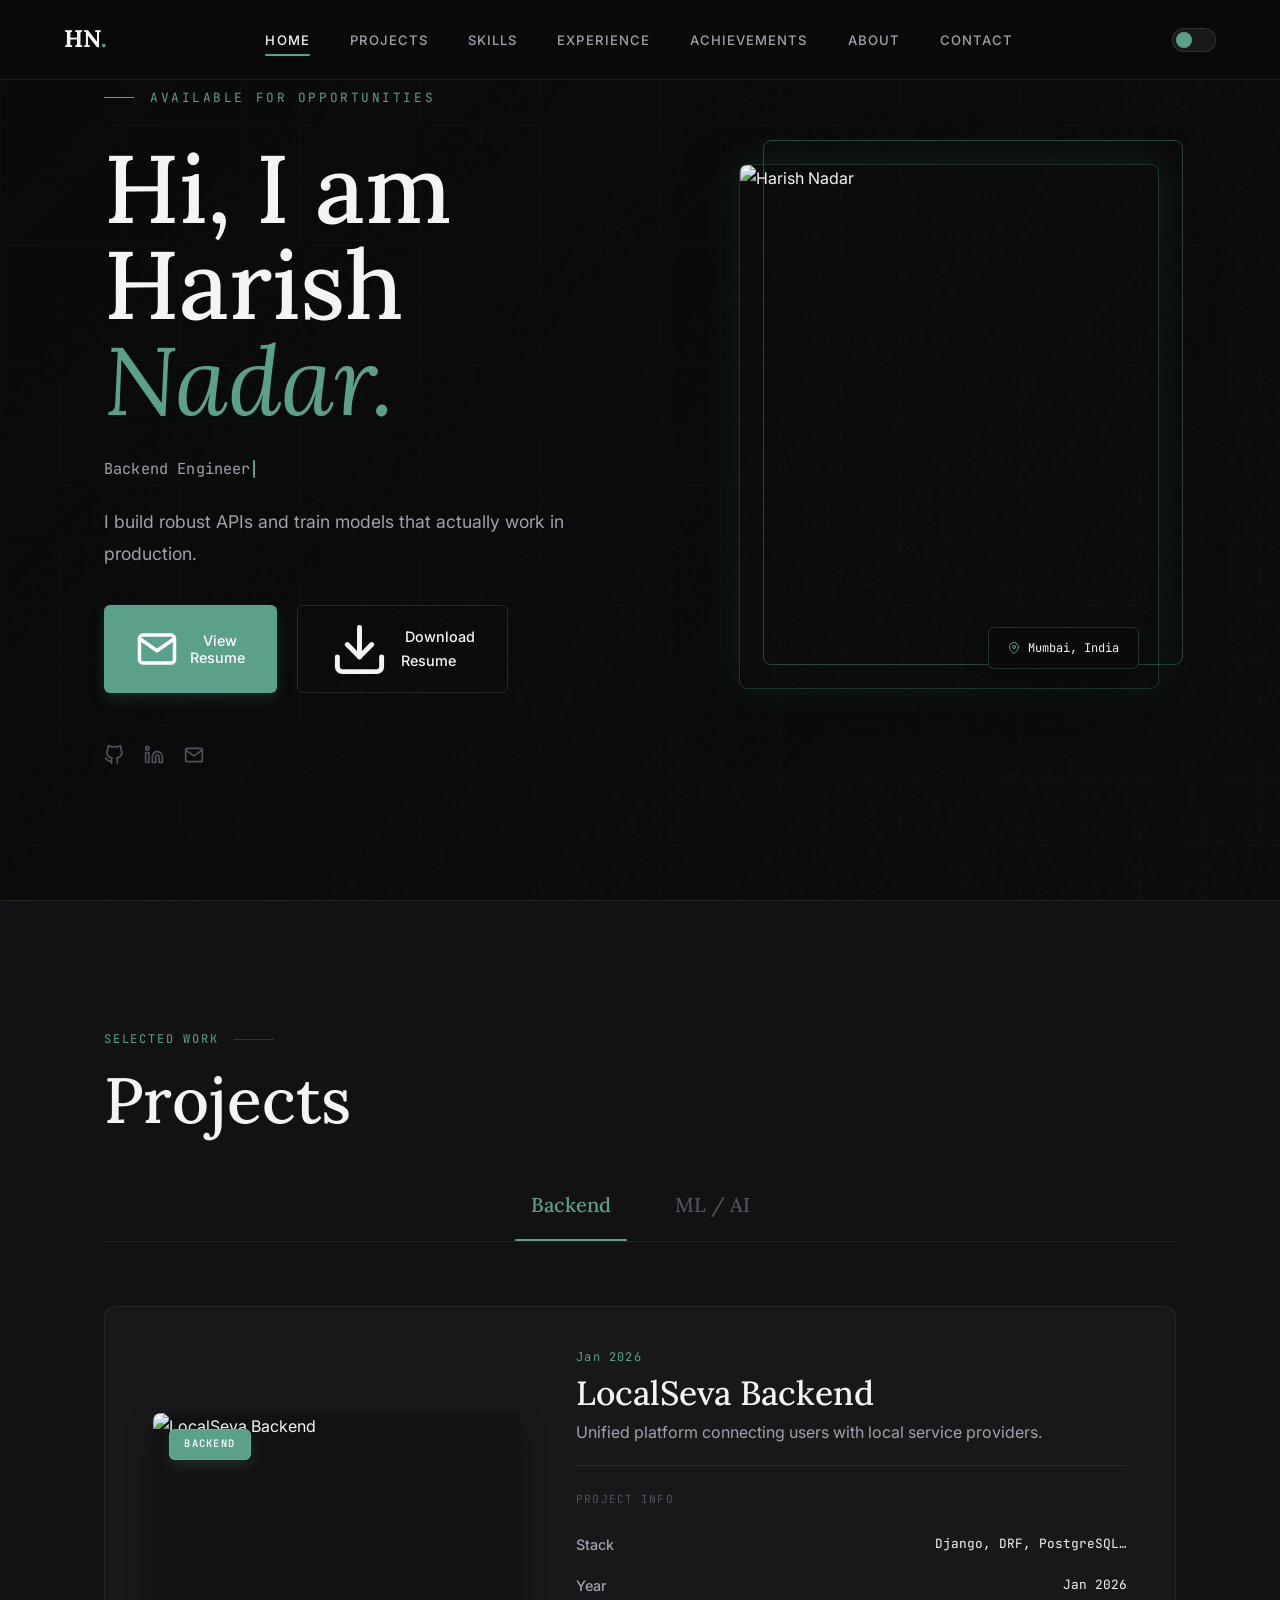
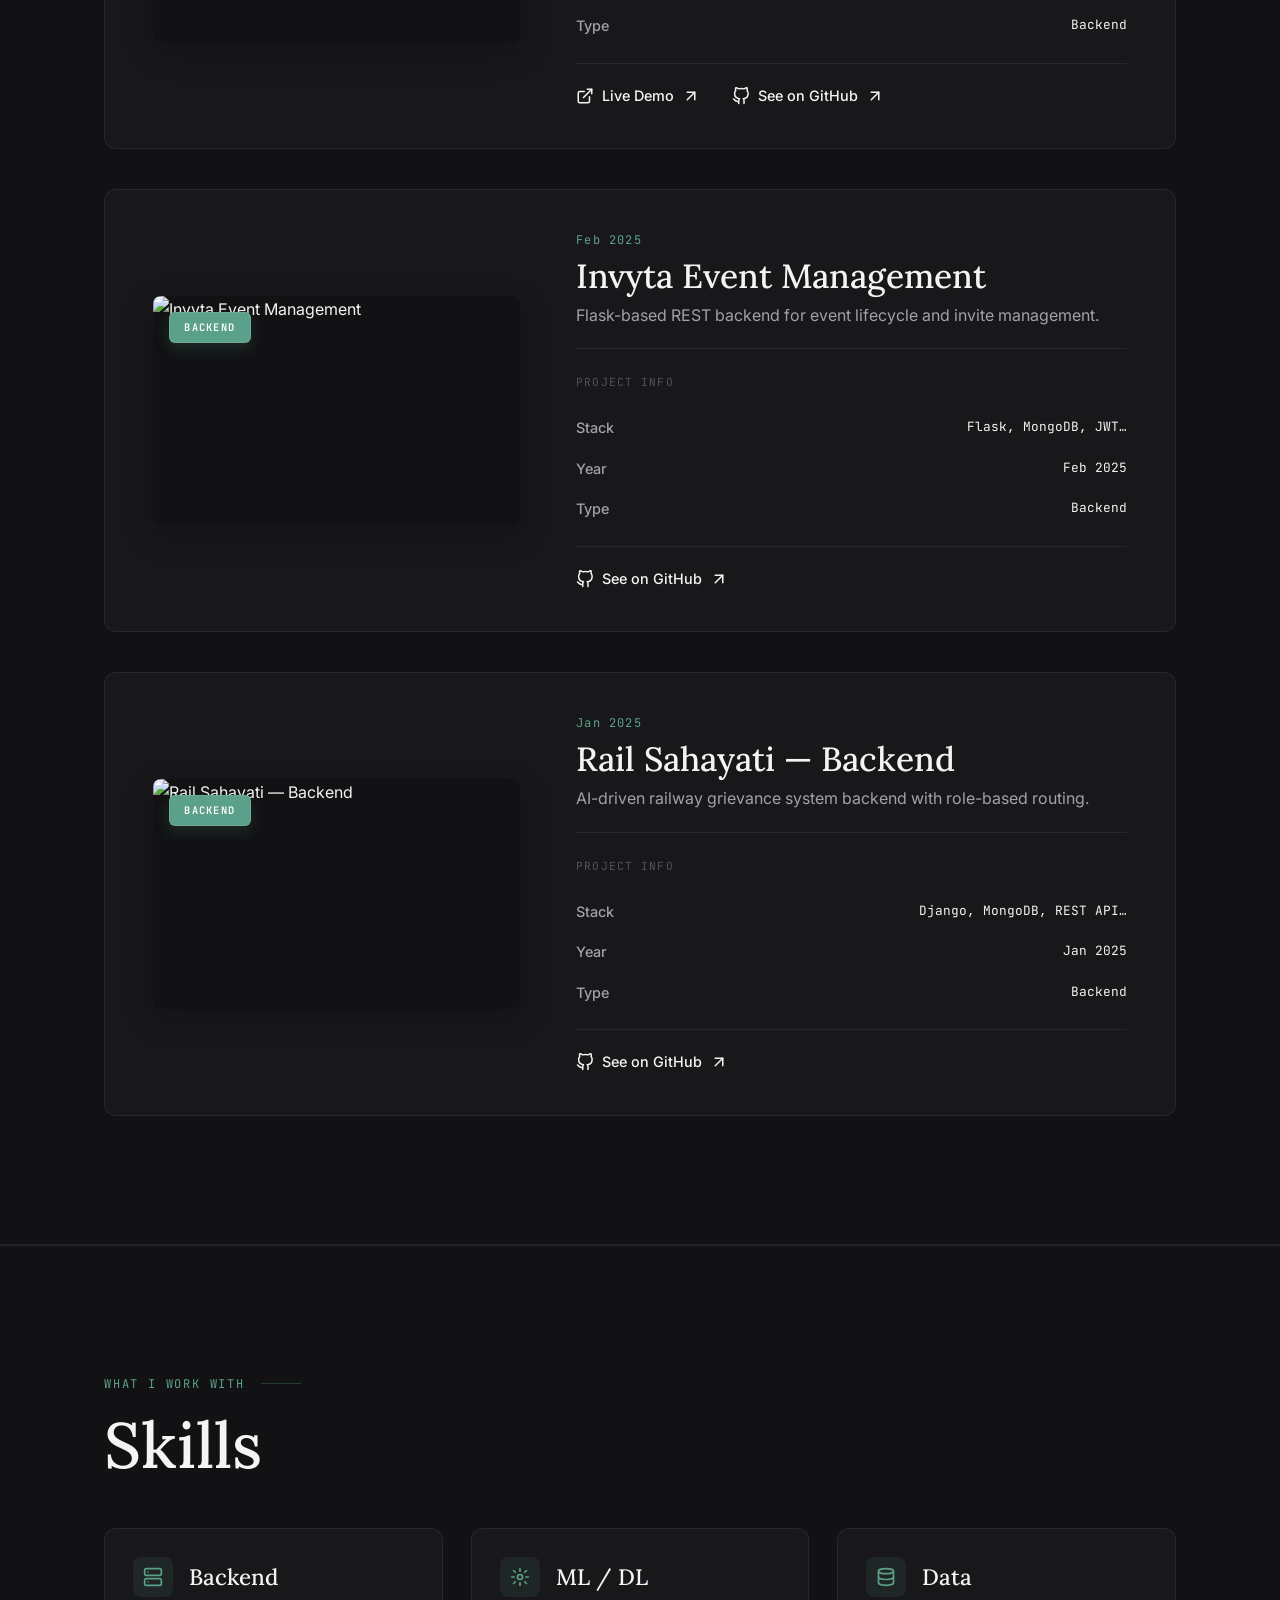
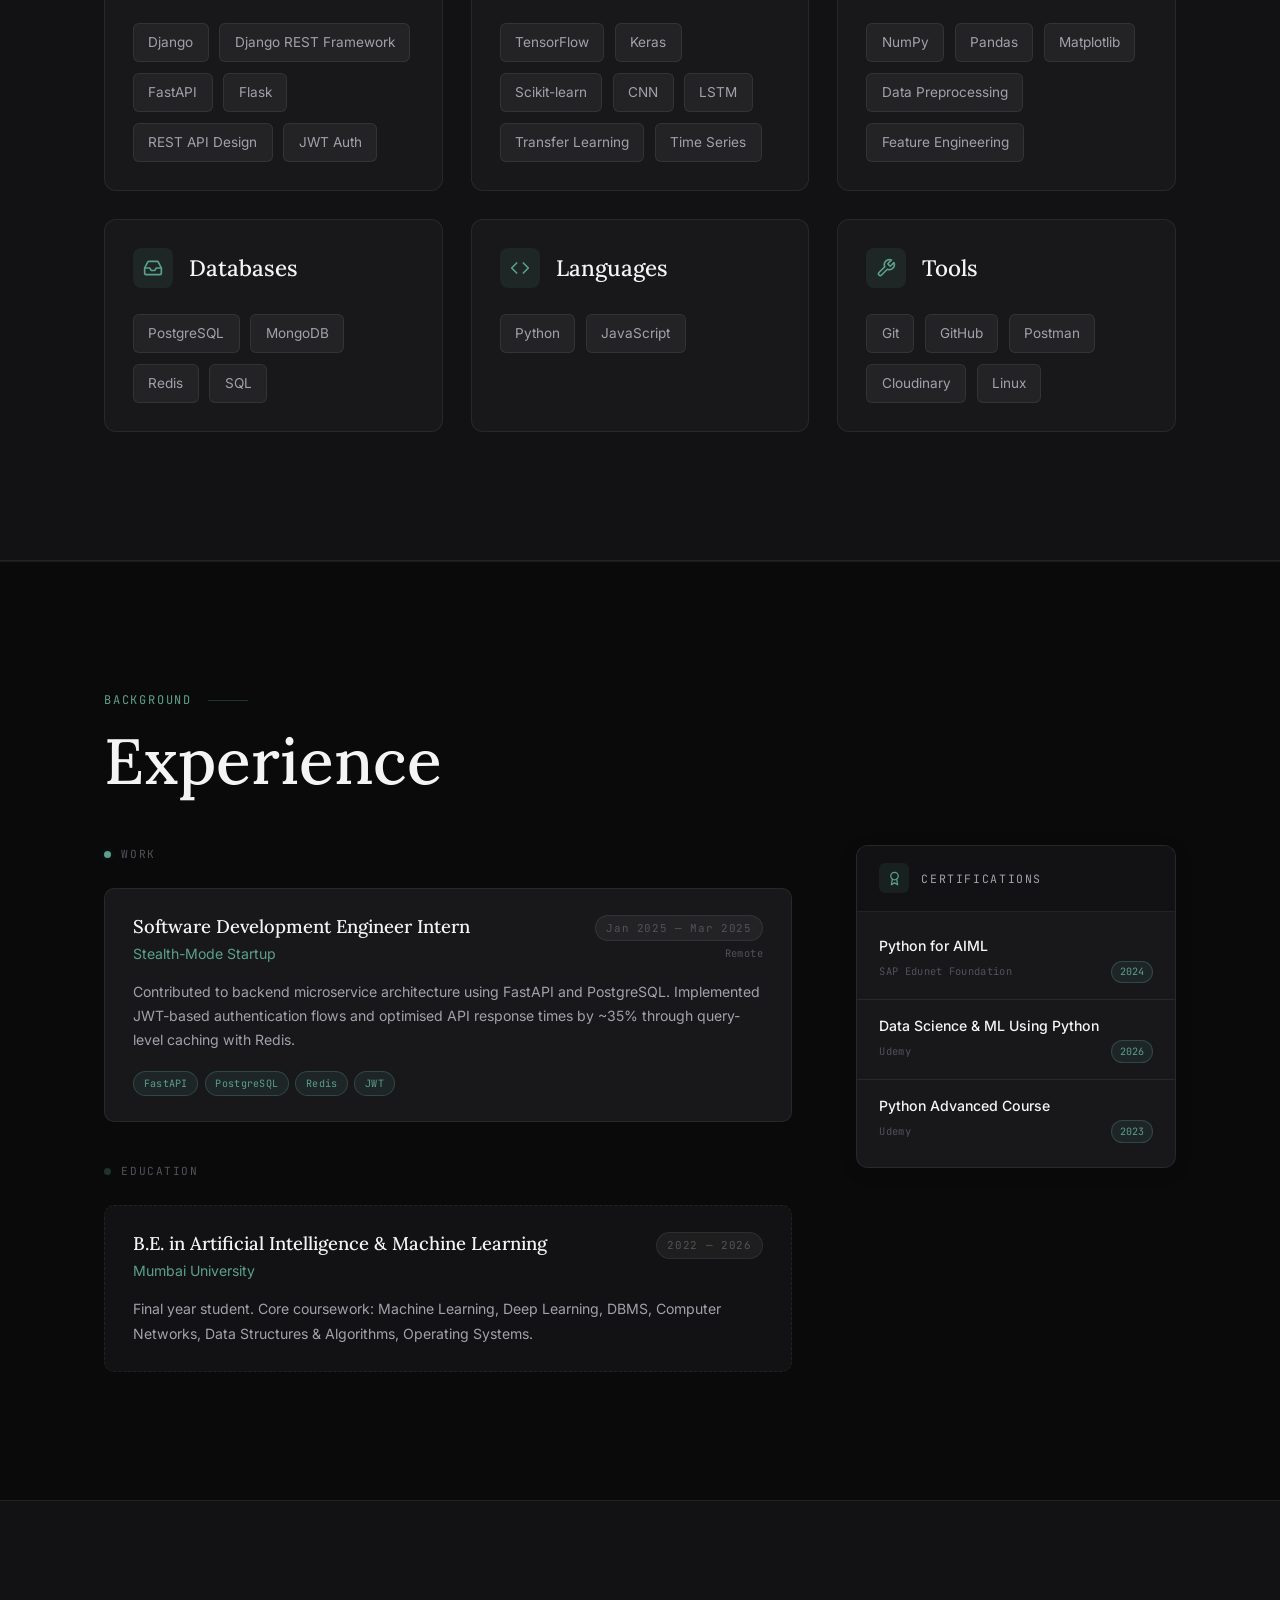
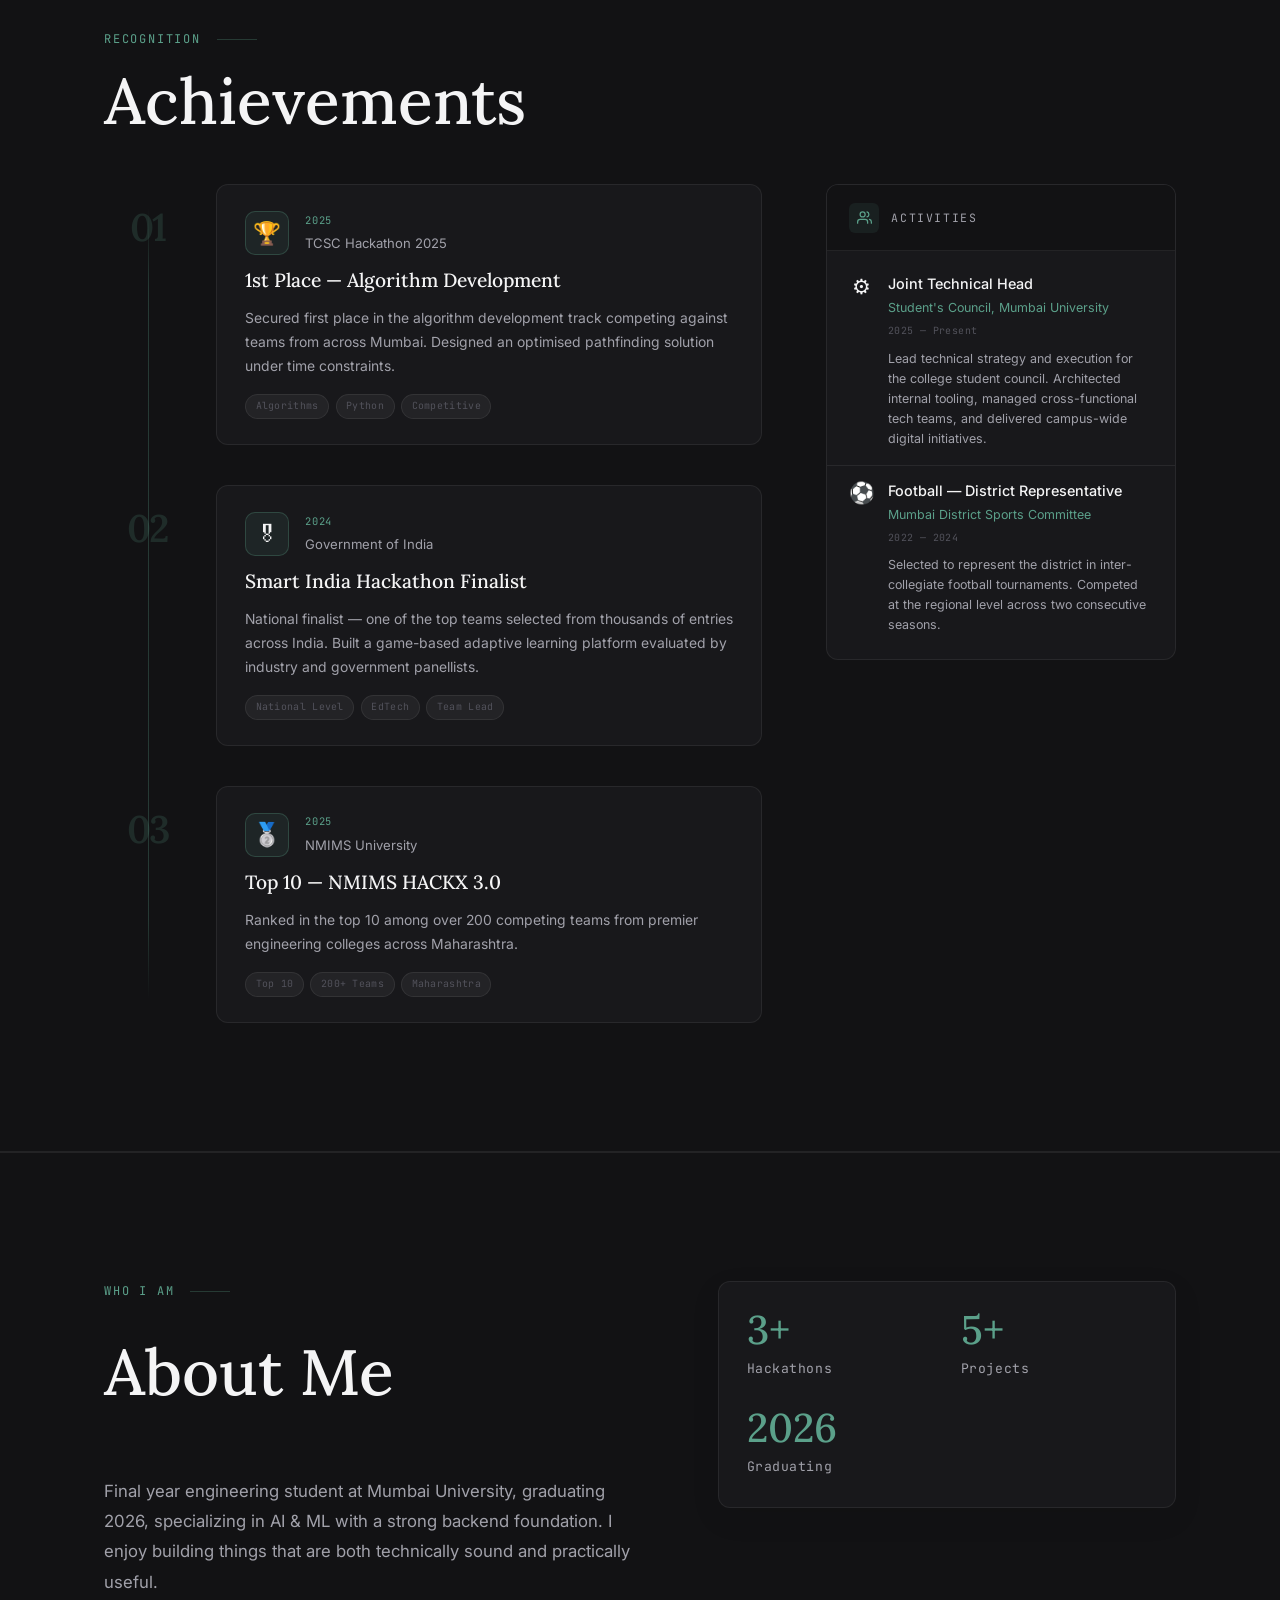
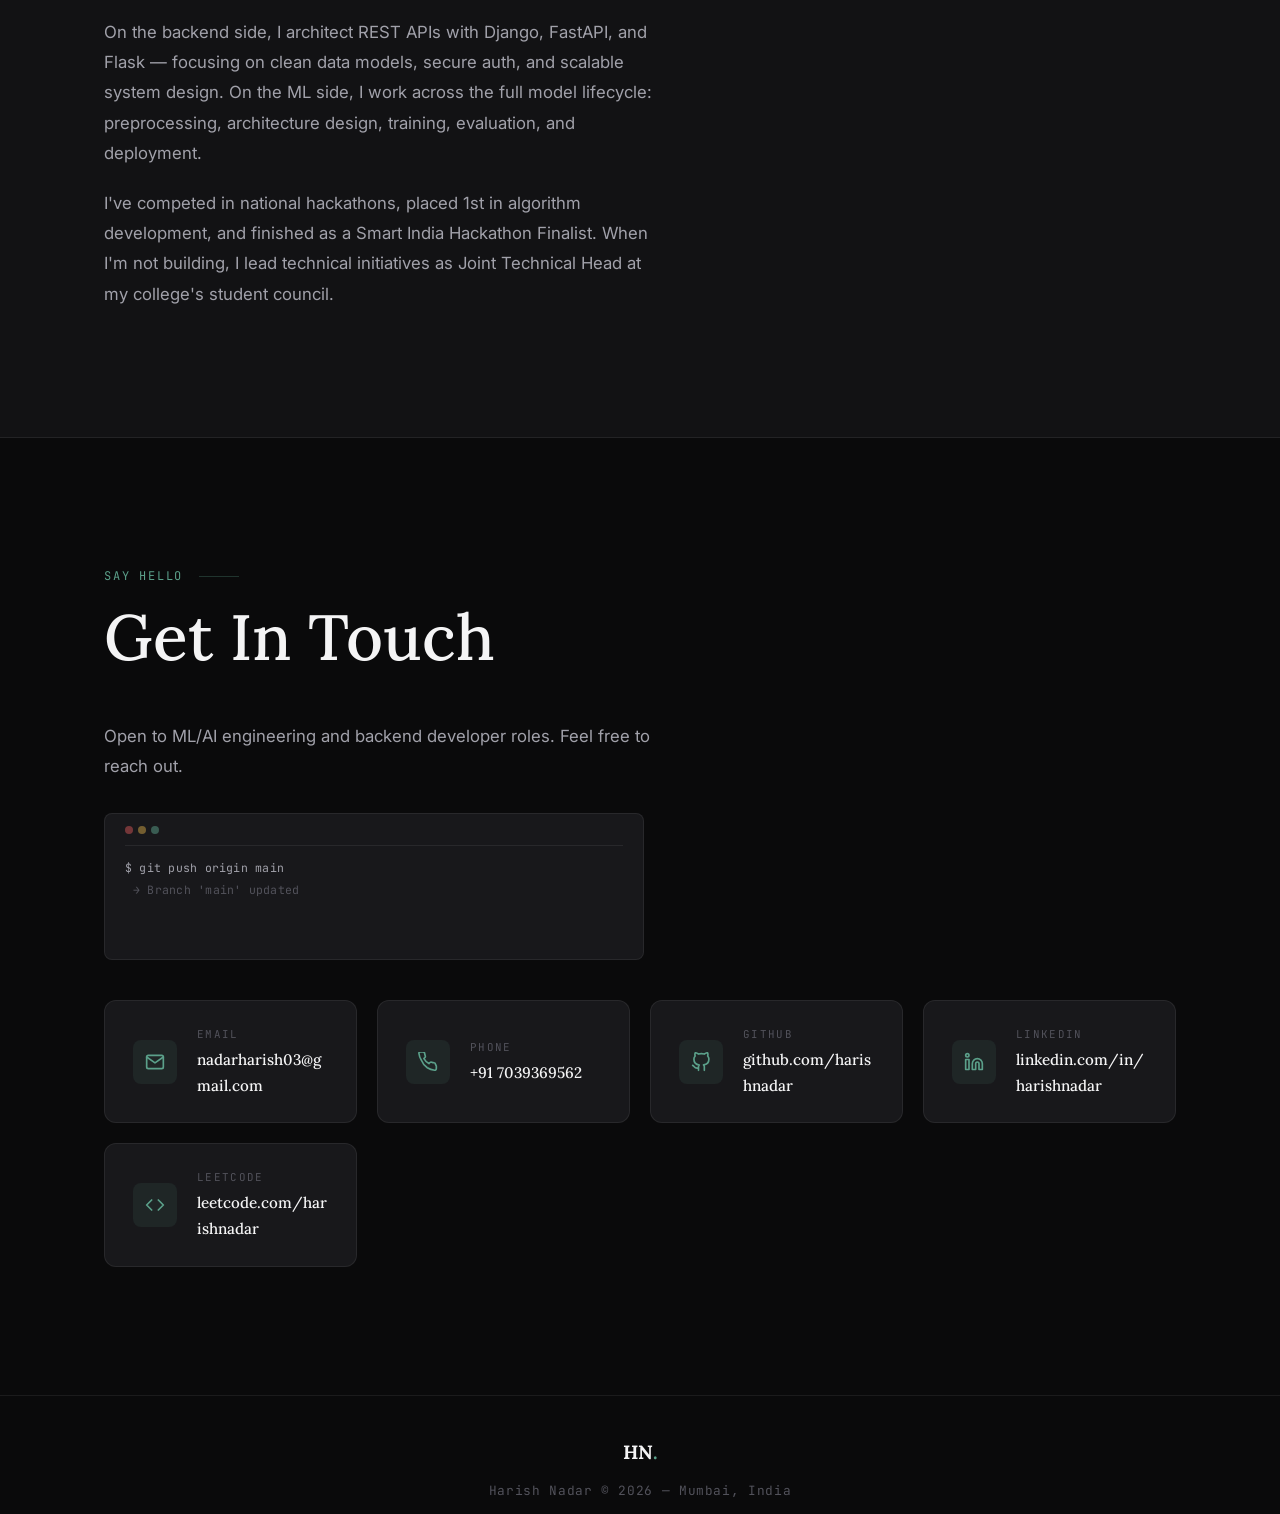
==== index.html @ 237abdd5 "created portio base for my self" ====
<!DOCTYPE html>
<html lang="en">
<head>
  <meta charset="UTF-8" />
  <meta name="viewport" content="width=device-width, initial-scale=1.0" />
  <meta name="description" content="Harish Nadar — Backend Developer & AI/ML Engineer based in Mumbai." />
  <title>Harish Nadar — Portfolio</title>

  <link rel="preconnect" href="https://fonts.googleapis.com">
  <link rel="preconnect" href="https://fonts.gstatic.com" crossorigin>
  <link href="https://fonts.googleapis.com/css2?family=Inter:wght@300;400;500;600&family=Lora:ital,wght@0,400;0,500;0,600;0,700;1,400&family=JetBrains+Mono:wght@400;500&display=swap" rel="stylesheet">

  <link rel="stylesheet" href="css/global.css" />
  <link rel="stylesheet" href="css/navbar.css" />
  <link rel="stylesheet" href="css/hero.css" />
  <link rel="stylesheet" href="css/projects.css" />
  <link rel="stylesheet" href="css/skills.css" />
  <link rel="stylesheet" href="css/experience.css" />
  <link rel="stylesheet" href="css/achievements.css" />
  <link rel="stylesheet" href="css/about.css" />

  <script src="data/hero.js"></script>
  <script src="data/about.js"></script>
  <script src="data/projects_backend.js"></script>
  <script src="data/projects_ml.js"></script>
  <script src="data/skills.js"></script>
  <script src="data/experience.js"></script>
  <script src="data/contact.js"></script>
  <script src="data/resume_backend.js"></script>
  <script src="data/resume_ml.js"></script>
</head>
<body>

  <div id="scroll-progress" aria-hidden="true"></div>

  <nav id="navbar" role="navigation" aria-label="Main navigation">
    <a class="nav-logo" href="#hero">HN<span>.</span></a>
    <ul class="nav-links" id="nav-links" role="list">
      <li><a href="#hero">Home</a></li>
      <li><a href="#projects">Projects</a></li>
      <li><a href="#skills">Skills</a></li>
      <li><a href="#experience">Experience</a></li>
      <li><a href="#achievements">Achievements</a></li>
      <li><a href="#about">About</a></li>
      <li><a href="#contact">Contact</a></li>
    </ul>
    <div class="nav-right">
      <button id="theme-toggle" aria-label="Toggle light/dark mode"></button>
      <button class="nav-hamburger" id="nav-hamburger" aria-label="Toggle menu" aria-expanded="false">
        <span></span><span></span><span></span>
      </button>
    </div>
  </nav>

  <section id="hero"         aria-label="Introduction"></section>
  <section id="projects"     aria-label="Projects"></section>
  <section id="skills"       aria-label="Skills"></section>
  <section id="experience"   aria-label="Experience"></section>
  <section id="achievements" aria-label="Achievements and Activities"></section>
  <section id="about"        aria-label="About"></section>
  <section id="contact"      aria-label="Contact"></section>

  <footer>
    <a class="footer-logo" href="#hero">HN<span>.</span></a>
    <p class="footer-text">Harish Nadar &copy; 2026 &mdash; Mumbai, India</p>
  </footer>

  <script src="js/theme.js"></script>
  <script src="js/navbar.js"></script>
  <script src="js/hero.js"></script>
  <script src="js/projects.js"></script>
  <script src="js/skills.js"></script>
  <script src="js/experience.js"></script>
  <script src="js/achievements.js"></script>
  <script src="js/about.js"></script>
  <script src="js/contact.js"></script>

</body>
</html>
---- css/global.css ----
/* ── Global / Tokens ── */

*, *::before, *::after {
  box-sizing: border-box;
  margin: 0;
  padding: 0;
}

:root {
  /* ── Colors (Dark Mode Default) ── */
  --bg-primary:      #0a0a0b;
  --bg-secondary:    #121214;
  --bg-card:         #18181b;
  --nav-bg:          rgba(10, 10, 11, 0.85);
  --text-primary:    #f4f4f5;
  --text-muted:      #a1a1aa;
  --text-dim:        #52525b;
  --accent:          #5ba08a;
  --accent-light:    rgba(91, 160, 138, 0.1);
  --accent-glow:     rgba(91, 160, 138, 0.18);
  --border:          rgba(255, 255, 255, 0.07);
  --border-hover:    rgba(255, 255, 255, 0.13);
  --border-accent:   rgba(91, 160, 138, 0.28);
  --tag-bg:          rgba(255, 255, 255, 0.05);

  /* ── Typography ── */
  --font-display:    'Lora', serif;
  --font-body:       'Inter', sans-serif;
  --font-mono:       'JetBrains Mono', monospace;

  /* ── Layout ── */
  --max-w: 1200px;
  --pad-x: clamp(1.5rem, 5vw, 6rem);
  --section-spacing: clamp(5rem, 10vw, 8rem);
  
  /* ── Effects ── */
  --transition:        0.3s cubic-bezier(0.4, 0, 0.2, 1);
  --transition-smooth: 0.45s cubic-bezier(0.16, 1, 0.3, 1);
  --transition-bounce: 0.5s cubic-bezier(0.34, 1.56, 0.64, 1);
  --shadow-sm:   0 1px 2px 0 rgb(0 0 0 / 0.05);
  --shadow-md:   0 4px 6px -1px rgb(0 0 0 / 0.1), 0 2px 4px -2px rgb(0 0 0 / 0.1);
  --shadow-lg:   0 20px 40px rgba(0, 0, 0, 0.18);
  --shadow-lift: 0 8px 24px rgba(0, 0, 0, 0.2), 0 2px 8px rgba(0, 0, 0, 0.12);
  --shadow-premium: 0 25px 50px rgba(0, 0, 0, 0.22), 0 0 40px var(--accent-glow);
}

/* ── Light theme ── */
body.light {
  --bg-primary:      #fcfcfc;
  --bg-secondary:    #f4f4f5;
  --bg-card:         #ffffff;
  --nav-bg:          rgba(252, 252, 252, 0.85);
  --text-primary:    #18181b;
  --text-muted:      #52525b;
  --text-dim:        #a1a1aa;
  --accent:          #3a7a67;
  --accent-light:    rgba(58, 122, 103, 0.08);
  --accent-glow:     rgba(58, 122, 103, 0.14);
  --border:          rgba(0, 0, 0, 0.07);
  --border-hover:    rgba(0, 0, 0, 0.11);
  --border-accent:   rgba(58, 122, 103, 0.22);
  --tag-bg:          rgba(0, 0, 0, 0.03);
}

html {
  scroll-behavior: smooth;
  font-size: 16px;
}

body {
  font-family: var(--font-body);
  background: var(--bg-primary);
  color: var(--text-primary);
  line-height: 1.7;
  transition: background var(--transition), color var(--transition);
  overflow-x: hidden;
  -webkit-font-smoothing: antialiased;
}

/* ── Subtle Texture ── */
body::before {
  content: "";
  position: fixed;
  inset: 0;
  z-index: 0;
  pointer-events: none;
  background-image: url("data:image/svg+xml,%3Csvg viewBox='0 0 200 200' xmlns='http://www.w3.org/2000/svg'%3E%3Cfilter id='noiseFilter'%3E%3CfeTurbulence type='fractalNoise' baseFrequency='0.65' numOctaves='3' stitchTiles='stitch'/%3E%3C/filter%3E%3Crect width='100%25' height='100%25' filter='url(%23noiseFilter)'/%3E%3C/svg%3E");
  opacity: 0.015;
  mix-blend-mode: overlay;
}

body.light::before {
  opacity: 0.03;
}

body > * { position: relative; z-index: 1; }

/* ── Keyframes ── */
@keyframes reveal {
  from { opacity: 0; transform: translateY(28px); }
  to   { opacity: 1; transform: translateY(0); }
}

@keyframes revealScale {
  from { opacity: 0; transform: translateY(20px) scale(0.97); }
  to   { opacity: 1; transform: translateY(0) scale(1); }
}

@keyframes fadeIn {
  from { opacity: 0; }
  to   { opacity: 1; }
}

@keyframes fadeUp {
  from { opacity: 0; transform: translateY(16px); }
  to   { opacity: 1; transform: translateY(0); }
}

@keyframes shimmer {
  0%   { background-position: -200% center; }
  100% { background-position: 200% center; }
}

/* ── Section base ── */
section {
  padding: var(--section-spacing) 0;
  scroll-margin-top: 80px;
}

.section-wrap {
  max-width: var(--max-w);
  margin: 0 auto;
  padding: 0 var(--pad-x);
}

.section-label {
  font-family: var(--font-mono);
  font-size: 0.75rem;
  letter-spacing: 0.15em;
  text-transform: uppercase;
  color: var(--accent);
  display: flex;
  align-items: center;
  gap: 1rem;
  margin-bottom: 1rem;
}

.section-label::after {
  content: "";
  height: 1px;
  width: 40px;
  background: var(--border-accent);
}

.section-heading {
  font-family: var(--font-display);
  font-size: clamp(2.5rem, 5vw, 4rem);
  font-weight: 500;
  line-height: 1.1;
  color: var(--text-primary);
  margin-bottom: 3rem;
}

/* ── Buttons ── */
.btn-primary {
  display: inline-flex;
  align-items: center;
  gap: 0.75rem;
  padding: 0.85rem 2rem;
  background: var(--accent);
  color: #fff;
  font-family: var(--font-body);
  font-size: 0.9rem;
  font-weight: 500;
  text-decoration: none;
  border-radius: 6px;
  border: none;
  cursor: pointer;
  transition: all var(--transition-smooth);
  box-shadow: 0 6px 14px var(--accent-glow);
  position: relative;
  overflow: hidden;
}

.btn-primary::after {
  content: "";
  position: absolute;
  inset: 0;
  background: linear-gradient(120deg, transparent 30%, rgba(255,255,255,0.12) 50%, transparent 70%);
  background-size: 200% 100%;
  opacity: 0;
  transition: opacity 0.3s;
}

.btn-primary:hover {
  transform: translateY(-3px);
  box-shadow: 0 14px 28px var(--accent-glow);
  filter: brightness(1.06);
}

.btn-primary:hover::after {
  opacity: 1;
  animation: shimmer 0.7s linear;
}

.btn-primary:active {
  transform: translateY(-1px);
}

.btn-outline {
  display: inline-flex;
  align-items: center;
  gap: 0.75rem;
  padding: 0.85rem 2rem;
  background: transparent;
  color: var(--text-primary);
  font-family: var(--font-body);
  font-size: 0.9rem;
  font-weight: 500;
  text-decoration: none;
  border-radius: 6px;
  border: 1px solid var(--border-hover);
  cursor: pointer;
  transition: all var(--transition-smooth);
}

.btn-outline:hover {
  border-color: var(--accent);
  color: var(--accent);
  background: var(--accent-light);
  transform: translateY(-3px);
  box-shadow: 0 8px 18px var(--accent-glow);
}

.btn-outline:active {
  transform: translateY(-1px);
}

/* ── Tag ── */
.tag {
  font-family: var(--font-mono);
  font-size: 0.7rem;
  padding: 0.35rem 0.9rem;
  border-radius: 100px;
  background: var(--tag-bg);
  color: var(--text-muted);
  border: 1px solid var(--border);
  transition: all var(--transition-smooth);
}

.tag:hover {
  border-color: var(--accent);
  color: var(--accent);
  background: var(--accent-light);
  transform: scale(1.06) translateY(-1px);
  box-shadow: 0 4px 10px var(--accent-glow);
}

/* ── Scrollbar ── */
::-webkit-scrollbar { width: 5px; }
::-webkit-scrollbar-track { background: var(--bg-primary); }
::-webkit-scrollbar-thumb { background: var(--border-hover); border-radius: 10px; }
::-webkit-scrollbar-thumb:hover { background: var(--accent); }

/* ── Reveal Animations ── */
.reveal {
  opacity: 0;
  transform: translateY(28px);
  transition: opacity 0.7s cubic-bezier(0.16, 1, 0.3, 1),
              transform 0.7s cubic-bezier(0.16, 1, 0.3, 1);
}

.reveal.active {
  opacity: 1;
  transform: translateY(0);
}

.reveal-scale {
  opacity: 0;
  transform: translateY(20px) scale(0.97);
  transition: opacity 0.65s cubic-bezier(0.16, 1, 0.3, 1),
              transform 0.65s cubic-bezier(0.16, 1, 0.3, 1);
}

.reveal-scale.active {
  opacity: 1;
  transform: translateY(0) scale(1);
}

/* Stagger delays */
.reveal:nth-child(1), .reveal-scale:nth-child(1) { transition-delay: 0s; }
.reveal:nth-child(2), .reveal-scale:nth-child(2) { transition-delay: 0.08s; }
.reveal:nth-child(3), .reveal-scale:nth-child(3) { transition-delay: 0.16s; }
.reveal:nth-child(4), .reveal-scale:nth-child(4) { transition-delay: 0.24s; }
.reveal:nth-child(5), .reveal-scale:nth-child(5) { transition-delay: 0.32s; }
.reveal:nth-child(6), .reveal-scale:nth-child(6) { transition-delay: 0.40s; }
---- css/navbar.css ----
/* ── Navbar ── */
#navbar {
  position: fixed;
  top: 0;
  left: 0;
  width: 100%;
  height: 80px;
  z-index: 1000;
  display: flex;
  align-items: center;
  justify-content: space-between;
  padding: 0 var(--pad-x);
  background: var(--nav-bg);
  backdrop-filter: blur(14px);
  -webkit-backdrop-filter: blur(14px);
  border-bottom: 1px solid var(--border);
  transition: height var(--transition-smooth), box-shadow var(--transition-smooth);
}

#navbar.scrolled {
  height: 64px;
  box-shadow: 0 1px 20px rgba(0, 0, 0, 0.12);
}

/* Scroll progress indicator */
#scroll-progress {
  position: fixed;
  top: 0;
  left: 0;
  height: 2px;
  background: linear-gradient(90deg, var(--accent), rgba(91, 160, 138, 0.6));
  width: 0%;
  z-index: 1001;
  transition: width 0.08s linear;
  box-shadow: 0 0 8px var(--accent-glow);
}

.nav-logo {
  font-family: var(--font-display);
  font-size: 1.5rem;
  font-weight: 700;
  color: var(--text-primary);
  text-decoration: none;
  letter-spacing: -0.02em;
  transition: color var(--transition-smooth);
}

.nav-logo:hover {
  color: var(--accent);
}

.nav-logo span {
  color: var(--accent);
}

.nav-links {
  display: flex;
  gap: 2.5rem;
  list-style: none;
}

.nav-links a {
  font-family: var(--font-body);
  font-size: 0.82rem;
  font-weight: 500;
  color: var(--text-muted);
  text-decoration: none;
  text-transform: uppercase;
  letter-spacing: 0.08em;
  transition: color var(--transition-smooth);
  position: relative;
  padding: 0.5rem 0;
}

.nav-links a:hover,
.nav-links a.active {
  color: var(--text-primary);
}

.nav-links a::after {
  content: "";
  position: absolute;
  bottom: 0;
  left: 50%;
  width: 0;
  height: 2px;
  background: var(--accent);
  border-radius: 1px;
  transition: width var(--transition-smooth), left var(--transition-smooth);
  box-shadow: 0 0 6px var(--accent-glow);
}

.nav-links a:hover::after,
.nav-links a.active::after {
  width: 100%;
  left: 0;
}

.nav-right {
  display: flex;
  align-items: center;
  gap: 1.5rem;
}

/* Theme toggle */
#theme-toggle {
  width: 44px;
  height: 24px;
  border-radius: 100px;
  background: var(--bg-card);
  border: 1px solid var(--border-hover);
  position: relative;
  cursor: pointer;
  transition: all var(--transition-smooth);
  flex-shrink: 0;
}

#theme-toggle:hover {
  border-color: var(--accent);
  box-shadow: 0 0 10px var(--accent-glow);
}

#theme-toggle::after {
  content: "";
  position: absolute;
  top: 3px;
  left: 3px;
  width: 16px;
  height: 16px;
  border-radius: 50%;
  background: var(--accent);
  transition: transform var(--transition-smooth);
}

body.light #theme-toggle::after {
  transform: translateX(20px);
}

/* Mobile Hamburger */
.nav-hamburger {
  display: none;
  flex-direction: column;
  gap: 5px;
  background: none;
  border: none;
  cursor: pointer;
  padding: 5px;
  z-index: 1002;
}

.nav-hamburger span {
  display: block;
  width: 24px;
  height: 2px;
  background: var(--text-primary);
  transition: all var(--transition-smooth);
  border-radius: 2px;
}

@media (max-width: 900px) {
  .nav-hamburger { display: flex; }
  
  .nav-links {
    position: fixed;
    top: 0;
    right: -100%;
    width: 80%;
    height: 100vh;
    background: var(--bg-primary);
    flex-direction: column;
    align-items: center;
    justify-content: center;
    gap: 2rem;
    transition: right 0.5s cubic-bezier(0.77, 0, 0.175, 1);
    box-shadow: -10px 0 30px rgba(0,0,0,0.15);
    border-left: 1px solid var(--border);
  }
  
  .nav-links.open {
    right: 0;
  }
  
  .nav-links a {
    font-size: 1.1rem;
  }
}
---- css/hero.css ----
/* ── Hero ── */
#hero {
  min-height: 100vh;
  display: flex;
  align-items: center;
  padding-top: 80px;
  position: relative;
  overflow: hidden;
  background: linear-gradient(135deg, var(--bg-primary) 0%, rgba(91, 160, 138, 0.02) 100%);
}

#hero::before {
  content: "";
  position: absolute;
  inset: 0;
  background-image: 
    linear-gradient(90deg, var(--border) 1px, transparent 1px),
    linear-gradient(var(--border) 1px, transparent 1px);
  background-size: 60px 60px;
  opacity: 0.25;
  pointer-events: none;
  z-index: 0;
  animation: gridShift 20s linear infinite;
}

@keyframes gridShift {
  0% { transform: translateY(0); }
  100% { transform: translateY(60px); }
}

/* ── Backend Log Background ── */
.hero-logs {
  position: absolute;
  right: 0;
  top: 0;
  bottom: 0;
  width: 42%;
  display: flex;
  flex-direction: column;
  justify-content: flex-start;
  padding-top: 80px;
  gap: 0;
  pointer-events: none;
  z-index: 0;
  overflow: hidden;
  mask-image: linear-gradient(
    to bottom,
    transparent 0%,
    rgba(0,0,0,0.6) 15%,
    rgba(0,0,0,0.6) 85%,
    transparent 100%
  );
}

.hero-logs .log-stream {
  display: flex;
  flex-direction: column;
  gap: 0;
  animation: logScroll 28s linear infinite;
  will-change: transform;
}

@keyframes logScroll {
  0%   { transform: translateY(0); }
  100% { transform: translateY(-50%); }
}

.hero-logs .log-line {
  font-family: var(--font-mono);
  font-size: 0.68rem;
  line-height: 1.9;
  padding: 0 2rem;
  white-space: nowrap;
  opacity: 0.045;
  color: var(--accent);
  letter-spacing: 0.02em;
  transition: opacity 0.3s;
}

.hero-logs .log-line.log-ok     { color: var(--accent); }
.hero-logs .log-line.log-warn   { color: #e8c97a; }
.hero-logs .log-line.log-error  { color: #e07a7a; }

body.light .hero-logs .log-line { opacity: 0.07; }

/* ── Hero Wrap ── */
.hero-wrap {
  max-width: var(--max-w);
  margin: 0 auto;
  padding: 0 var(--pad-x);
  width: 100%;
  display: grid;
  grid-template-columns: 1.1fr 0.9fr;
  gap: 4rem;
  align-items: center;
  position: relative;
  z-index: 1;
}

.hero-left {
  display: flex;
  flex-direction: column;
  gap: 1.5rem;
  z-index: 2;
}

.hero-label {
  font-family: var(--font-mono);
  font-size: 0.8rem;
  letter-spacing: 0.2em;
  text-transform: uppercase;
  color: var(--accent);
  display: flex;
  align-items: center;
  gap: 1rem;
  opacity: 0;
  animation: heroReveal 0.8s cubic-bezier(0.16, 1, 0.3, 1) forwards;
}

@keyframes heroReveal {
  from { opacity: 0; transform: translateY(20px); }
  to { opacity: 1; transform: translateY(0); }
}

.hero-label::before {
  content: "";
  width: 30px;
  height: 1px;
  background: var(--accent);
}

.hero-heading {
  font-family: var(--font-display);
  font-size: clamp(3.5rem, 8vw, 6rem);
  font-weight: 500;
  line-height: 1;
  color: var(--text-primary);
  margin: 0.5rem 0;
  opacity: 0;
  animation: heroReveal 0.8s cubic-bezier(0.16, 1, 0.3, 1) 0.12s forwards;
}

.hero-heading em {
  font-style: italic;
  font-weight: 400;
  color: var(--accent);
}

/* ── Typing Role Line ── */
.hero-role-wrap {
  height: 1.6rem;
  display: flex;
  align-items: center;
  gap: 0;
  opacity: 0;
  animation: heroReveal 0.8s cubic-bezier(0.16, 1, 0.3, 1) 0.22s forwards;
  margin-top: -0.25rem;
}

.hero-role-text {
  font-family: var(--font-mono);
  font-size: 0.95rem;
  color: var(--text-muted);
  letter-spacing: 0.01em;
}

.hero-cursor {
  display: inline-block;
  width: 2px;
  height: 1.1em;
  background: var(--accent);
  margin-left: 3px;
  vertical-align: middle;
  border-radius: 1px;
  animation: blink 1.1s ease-in-out infinite;
}

@keyframes blink {
  0%, 100% { opacity: 1; }
  50%       { opacity: 0; }
}

.hero-tagline {
  font-size: 1.1rem;
  line-height: 1.8;
  color: var(--text-muted);
  max-width: 520px;
  opacity: 0;
  animation: heroReveal 0.8s cubic-bezier(0.16, 1, 0.3, 1) 0.32s forwards;
}

.hero-actions {
  display: flex;
  gap: 1.25rem;
  margin-top: 0.75rem;
  flex-wrap: wrap;
  opacity: 0;
  animation: heroReveal 0.8s cubic-bezier(0.16, 1, 0.3, 1) 0.42s forwards;
}

.hero-social {
  display: flex;
  align-items: center;
  gap: 1.25rem;
  margin-top: 1.75rem;
  opacity: 0;
  animation: heroReveal 0.8s cubic-bezier(0.16, 1, 0.3, 1) 0.52s forwards;
}

.hero-social a {
  color: var(--text-dim);
  transition: all var(--transition-smooth);
  display: flex;
  align-items: center;
  justify-content: center;
}

.hero-social a:hover {
  color: var(--accent);
  transform: translateY(-3px);
}

.hero-social svg {
  width: 20px;
  height: 20px;
}

.social-divider {
  width: 1px;
  height: 20px;
  background: var(--border);
}

/* ── Hero Right - Photo ── */
.hero-right {
  position: relative;
  display: flex;
  justify-content: center;
  align-items: center;
  opacity: 0;
  animation: fadeIn 1.2s ease 0.5s forwards;
}

.hero-photo-wrap {
  position: relative;
  width: 100%;
  max-width: 420px;
  aspect-ratio: 4/5;
  z-index: 1;
  transition: transform 0.6s cubic-bezier(0.16, 1, 0.3, 1);
}

.hero-photo-frame {
  width: 100%;
  height: 100%;
  border-radius: 8px;
  overflow: hidden;
  box-shadow: 0 20px 60px rgba(0,0,0,0.4), 0 0 40px var(--accent-glow);
  border: 1px solid var(--border-accent);
  position: relative;
  transition: all 0.6s cubic-bezier(0.16, 1, 0.3, 1);
}

.hero-photo-frame img {
  width: 100%;
  height: 100%;
  object-fit: cover;
  transition: transform 0.6s var(--transition);
}

.hero-photo-wrap:hover .hero-photo-frame {
  box-shadow: 0 30px 80px rgba(0,0,0,0.5), 0 0 60px var(--accent-glow);
  border-color: var(--accent);
}

.hero-photo-wrap:hover .hero-photo-frame img {
  transform: scale(1.07);
}

.hero-photo-wrap::before {
  content: "";
  position: absolute;
  top: -24px;
  right: -24px;
  width: 100%;
  height: 100%;
  border: 1.5px solid var(--accent);
  border-radius: 8px;
  z-index: -1;
  transition: all 0.6s cubic-bezier(0.16, 1, 0.3, 1);
  opacity: 0.4;
}

.hero-photo-wrap:hover::before {
  top: -12px;
  right: -12px;
  opacity: 0.9;
}

.hero-location {
  position: absolute;
  bottom: 20px;
  right: 20px;
  background: rgba(10, 10, 11, 0.9);
  backdrop-filter: blur(12px);
  padding: 0.6rem 1.2rem;
  border-radius: 6px;
  border: 1px solid var(--border-accent);
  display: flex;
  align-items: center;
  gap: 0.5rem;
  font-family: var(--font-mono);
  font-size: 0.75rem;
  color: var(--text-primary);
  box-shadow: 0 8px 24px rgba(0,0,0,0.3);
  transition: all var(--transition-smooth);
}

.hero-location:hover {
  background: rgba(10, 10, 11, 0.95);
  border-color: var(--accent);
  box-shadow: 0 12px 32px var(--accent-glow);
}

.hero-location svg {
  width: 12px;
  height: 12px;
  color: var(--accent);
}

/* ── Resume Select Modal ── */
.resume-select-body {
  display: flex;
  flex-direction: column;
  gap: 0.85rem;
  padding: 1.75rem;
}

.resume-type-btn {
  display: flex;
  align-items: center;
  justify-content: space-between;
  padding: 1rem 1.5rem;
  background: var(--bg-secondary);
  border: 1px solid var(--border);
  border-radius: 8px;
  cursor: pointer;
  transition: all var(--transition-smooth);
  text-align: left;
  width: 100%;
  font-family: var(--font-body);
}

.resume-type-btn:hover {
  border-color: var(--accent);
  background: var(--accent-light);
  transform: translateX(4px);
  box-shadow: 0 4px 16px var(--accent-glow);
}

.resume-type-label {
  display: flex;
  flex-direction: column;
  gap: 0.2rem;
}

.resume-type-title {
  font-size: 0.95rem;
  font-weight: 500;
  color: var(--text-primary);
  transition: color var(--transition);
}

.resume-type-btn:hover .resume-type-title {
  color: var(--accent);
}

.resume-type-sub {
  font-family: var(--font-mono);
  font-size: 0.7rem;
  color: var(--text-dim);
  letter-spacing: 0.05em;
}

.resume-type-arrow {
  color: var(--text-dim);
  font-size: 1.1rem;
  transition: all var(--transition-smooth);
}

.resume-type-btn:hover .resume-type-arrow {
  color: var(--accent);
  transform: translateX(4px);
}

/* ── Resume View Modal ── */
#resume-view-modal .modal {
  max-width: 780px;
}

.resume-doc {
  padding: 2.5rem 2.75rem;
  display: flex;
  flex-direction: column;
  gap: 0;
}

.resume-header {
  margin-bottom: 2rem;
  padding-bottom: 1.75rem;
  border-bottom: 1px solid var(--border);
}

.resume-name {
  font-family: var(--font-display);
  font-size: 2.2rem;
  font-weight: 600;
  color: var(--text-primary);
  line-height: 1.1;
  margin-bottom: 0.4rem;
}

.resume-title-line {
  font-family: var(--font-mono);
  font-size: 0.8rem;
  color: var(--accent);
  letter-spacing: 0.15em;
  text-transform: uppercase;
  margin-bottom: 1.1rem;
}

.resume-contact-row {
  display: flex;
  flex-wrap: wrap;
  gap: 0.5rem 1.5rem;
}

.resume-contact-item {
  display: flex;
  align-items: center;
  gap: 0.4rem;
  font-family: var(--font-mono);
  font-size: 0.72rem;
  color: var(--text-muted);
  letter-spacing: 0.03em;
}

.resume-contact-item svg {
  width: 11px;
  height: 11px;
  color: var(--accent);
  flex-shrink: 0;
}

.resume-section {
  margin-bottom: 1.75rem;
}

.resume-section-title {
  font-family: var(--font-mono);
  font-size: 0.68rem;
  letter-spacing: 0.18em;
  text-transform: uppercase;
  color: var(--accent);
  margin-bottom: 0.85rem;
  display: flex;
  align-items: center;
  gap: 0.75rem;
}

.resume-section-title::after {
  content: "";
  flex: 1;
  height: 1px;
  background: var(--border-accent);
  opacity: 0.6;
}

.resume-summary {
  font-size: 0.9rem;
  color: var(--text-muted);
  line-height: 1.75;
}

.resume-skills-grid {
  display: flex;
  flex-direction: column;
  gap: 0.6rem;
}

.resume-skill-row {
  display: grid;
  grid-template-columns: 130px 1fr;
  gap: 0.75rem;
  align-items: start;
  font-size: 0.82rem;
}

.resume-skill-category {
  font-family: var(--font-mono);
  font-size: 0.7rem;
  color: var(--text-dim);
  padding-top: 0.15rem;
  letter-spacing: 0.04em;
}

.resume-skill-pills {
  display: flex;
  flex-wrap: wrap;
  gap: 0.35rem;
}

.resume-skill-pill {
  font-family: var(--font-mono);
  font-size: 0.68rem;
  padding: 0.2rem 0.65rem;
  border-radius: 100px;
  background: var(--tag-bg);
  color: var(--text-muted);
  border: 1px solid var(--border);
}

.resume-entries {
  display: flex;
  flex-direction: column;
  gap: 1.25rem;
}

.resume-entry {
  display: grid;
  grid-template-columns: 1fr auto;
  gap: 0.25rem 1rem;
}

.resume-entry-title {
  font-size: 0.9rem;
  font-weight: 600;
  color: var(--text-primary);
  grid-column: 1;
}

.resume-entry-period {
  font-family: var(--font-mono);
  font-size: 0.68rem;
  color: var(--text-dim);
  grid-column: 2;
  grid-row: 1;
  white-space: nowrap;
  padding-top: 0.15rem;
  letter-spacing: 0.04em;
}

.resume-entry-org {
  font-size: 0.8rem;
  color: var(--accent);
  grid-column: 1;
}

.resume-entry-desc {
  font-size: 0.82rem;
  color: var(--text-muted);
  line-height: 1.65;
  grid-column: 1 / -1;
  margin-top: 0.2rem;
}

.resume-entry-tags {
  display: flex;
  flex-wrap: wrap;
  gap: 0.3rem;
  grid-column: 1 / -1;
  margin-top: 0.35rem;
}

.resume-entry-tag {
  font-family: var(--font-mono);
  font-size: 0.63rem;
  padding: 0.15rem 0.55rem;
  border-radius: 100px;
  background: var(--accent-light);
  color: var(--accent);
  border: 1px solid var(--border-accent);
}

.resume-certs {
  display: flex;
  flex-direction: column;
  gap: 0.75rem;
}

.resume-cert-item {
  display: flex;
  justify-content: space-between;
  align-items: center;
  gap: 1rem;
}

.resume-cert-title {
  font-size: 0.85rem;
  color: var(--text-primary);
}

.resume-cert-meta {
  font-family: var(--font-mono);
  font-size: 0.68rem;
  color: var(--text-dim);
  white-space: nowrap;
  letter-spacing: 0.03em;
}

@media (max-width: 900px) {
  .hero-wrap {
    grid-template-columns: 1fr;
    text-align: center;
    gap: 3rem;
  }
  
  .hero-left {
    align-items: center;
  }
  
  .hero-label, .hero-role-wrap {
    justify-content: center;
  }
  
  .hero-actions {
    justify-content: center;
  }
  
  .hero-social {
    justify-content: center;
  }
  
  .hero-right {
    order: -1;
  }

  .hero-logs {
    display: none;
  }

  .resume-doc {
    padding: 1.5rem;
  }

  .resume-skill-row {
    grid-template-columns: 1fr;
    gap: 0.35rem;
  }

  .resume-entry {
    grid-template-columns: 1fr;
  }

  .resume-entry-period {
    grid-column: 1;
    grid-row: auto;
  }
}
---- css/projects.css ----
/* ── Projects Section ── */
#projects {
  background: var(--bg-secondary);
  border-top: 1px solid var(--border);
  border-bottom: 1px solid var(--border);
}

.project-tabs {
  display: flex;
  gap: 2rem;
  margin-bottom: 4rem;
  border-bottom: 1px solid var(--border);
  padding-bottom: 1rem;
  justify-content: center;
}

.tab-btn {
  background: none;
  border: none;
  font-family: var(--font-display);
  font-size: 1.25rem;
  font-weight: 500;
  color: var(--text-dim);
  cursor: pointer;
  transition: all var(--transition-smooth);
  position: relative;
  padding: 0.5rem 1rem;
}

.tab-btn:hover {
  color: var(--text-primary);
}

.tab-btn.active {
  color: var(--accent);
}

.tab-btn.active::after {
  content: "";
  position: absolute;
  bottom: -1rem;
  left: 0;
  width: 100%;
  height: 2px;
  background: var(--accent);
  border-radius: 1px;
  box-shadow: 0 0 8px var(--accent-glow);
}

/* Projects List */
.projects-list {
  display: flex;
  flex-direction: column;
  gap: 2.5rem;
}

.project-row {
  display: grid;
  grid-template-columns: 0.8fr 1.2fr;
  gap: 3.5rem;
  align-items: center;
  padding: 2.5rem 3rem;
  background: var(--bg-card);
  border-radius: 12px;
  border: 1px solid var(--border);
  transition: border-color var(--transition-smooth),
              transform var(--transition-smooth),
              box-shadow var(--transition-smooth),
              background var(--transition-smooth);
  cursor: pointer;
  opacity: 0;
  transform: translateY(32px);
}

.project-row.visible {
  opacity: 1;
  transform: translateY(0);
}

.project-row:hover {
  border-color: var(--accent);
  transform: translateY(-8px) scale(1.005);
  box-shadow: 0 28px 60px rgba(0,0,0,0.18), 0 0 40px var(--accent-glow);
  background: var(--bg-secondary);
}

/* Project Image */
.pr-image {
  position: relative;
  border-radius: 8px;
  overflow: hidden;
  aspect-ratio: 16/10;
  background: var(--bg-secondary);
  box-shadow: 0 10px 30px rgba(0,0,0,0.2);
  transition: box-shadow var(--transition-smooth);
}

.pr-image img {
  width: 100%;
  height: 100%;
  object-fit: cover;
  transition: transform 0.65s cubic-bezier(0.16, 1, 0.3, 1);
}

.project-row:hover .pr-image {
  box-shadow: 0 20px 50px rgba(0,0,0,0.3);
}

.project-row:hover .pr-image img {
  transform: scale(1.07);
}

.pr-badge {
  position: absolute;
  top: 1rem;
  left: 1rem;
  background: var(--accent);
  color: #fff;
  font-family: var(--font-mono);
  font-size: 0.65rem;
  padding: 0.35rem 0.9rem;
  border-radius: 6px;
  text-transform: uppercase;
  letter-spacing: 0.12em;
  font-weight: 600;
  box-shadow: 0 6px 14px var(--accent-glow);
  backdrop-filter: blur(8px);
  border: 1px solid rgba(255, 255, 255, 0.1);
  transition: all var(--transition-smooth);
}

.project-row:hover .pr-badge {
  transform: translateY(-3px);
  box-shadow: 0 10px 22px var(--accent-glow);
}

/* Project Info */
.pr-info {
  display: flex;
  flex-direction: column;
  gap: 1.25rem;
}

.pr-top {
  display: flex;
  flex-direction: column;
  gap: 0.35rem;
}

.pr-date {
  font-family: var(--font-mono);
  font-size: 0.75rem;
  color: var(--accent);
  letter-spacing: 0.1em;
}

.pr-title {
  font-family: var(--font-display);
  font-size: 2.1rem;
  font-weight: 500;
  color: var(--text-primary);
  line-height: 1.2;
  transition: color var(--transition-smooth);
}

.project-row:hover .pr-title {
  color: var(--accent);
}

.pr-desc {
  font-size: 1rem;
  color: var(--text-muted);
  line-height: 1.65;
}

/* Project Meta Table */
.pr-meta-table {
  display: flex;
  flex-direction: column;
  gap: 1rem;
  padding: 1.5rem 0;
  border-top: 1px solid var(--border);
  border-bottom: 1px solid var(--border);
}

.pr-meta-label {
  font-family: var(--font-mono);
  font-size: 0.7rem;
  text-transform: uppercase;
  letter-spacing: 0.1em;
  color: var(--text-dim);
  margin-bottom: 0.5rem;
}

.pr-meta-row {
  display: flex;
  justify-content: space-between;
  font-size: 0.9rem;
}

.pr-meta-row span:first-child {
  color: var(--text-muted);
  font-weight: 500;
}

.pr-meta-row span:last-child {
  color: var(--text-primary);
  font-family: var(--font-mono);
  font-size: 0.8rem;
}

/* Project Links */
.pr-links {
  display: flex;
  gap: 2rem;
  align-items: center;
}

.pr-link {
  display: inline-flex;
  align-items: center;
  gap: 0.5rem;
  color: var(--text-primary);
  text-decoration: none;
  font-size: 0.9rem;
  font-weight: 500;
  transition: all var(--transition-smooth);
}

.pr-link:hover {
  color: var(--accent);
  transform: translateX(5px);
}

.pr-link svg {
  width: 18px;
  height: 18px;
  transition: transform 0.4s cubic-bezier(0.16, 1, 0.3, 1);
}

.pr-link:hover svg {
  transform: rotate(-45deg) scale(1.1);
}

/* ── Modals ── */
.modal-overlay {
  position: fixed;
  inset: 0;
  background: rgba(10, 10, 11, 0.88);
  backdrop-filter: blur(10px);
  z-index: 2000;
  display: flex;
  align-items: center;
  justify-content: center;
  padding: 2rem;
  opacity: 0;
  pointer-events: none;
  transition: opacity 0.35s var(--transition);
}

.modal-overlay.open {
  opacity: 1;
  pointer-events: auto;
}

.modal {
  background: var(--bg-card);
  width: 100%;
  max-width: 900px;
  max-height: 90vh;
  border-radius: 16px;
  border: 1px solid var(--border);
  overflow-y: auto;
  position: relative;
  transform: scale(0.92) translateY(24px);
  transition: transform 0.4s cubic-bezier(0.16, 1, 0.3, 1);
}

.modal-overlay.open .modal {
  transform: scale(1) translateY(0);
}

.modal-header {
  padding: 1.75rem 2rem;
  border-bottom: 1px solid var(--border);
  display: flex;
  justify-content: space-between;
  align-items: center;
  position: sticky;
  top: 0;
  background: var(--bg-card);
  z-index: 10;
}

.modal-title {
  font-family: var(--font-display);
  font-size: 1.6rem;
  font-weight: 500;
  color: var(--text-primary);
}

.modal-close {
  background: none;
  border: none;
  color: var(--text-muted);
  font-size: 1.4rem;
  cursor: pointer;
  transition: all var(--transition-smooth);
  padding: 0.25rem 0.5rem;
  border-radius: 4px;
}

.modal-close:hover {
  color: var(--accent);
  background: var(--accent-light);
}

.modal-body {
  padding: 2rem;
  display: flex;
  flex-direction: column;
  gap: 2rem;
}

.modal-image {
  width: 100%;
  border-radius: 8px;
  border: 1px solid var(--border);
}

.modal-overview {
  font-size: 1.05rem;
  line-height: 1.8;
  color: var(--text-muted);
}

.modal-highlights-label {
  font-family: var(--font-display);
  font-size: 1.2rem;
  font-weight: 500;
  color: var(--text-primary);
  margin-bottom: 1rem;
}

.modal-highlights {
  list-style: none;
  display: grid;
  grid-template-columns: 1fr 1fr;
  gap: 0.85rem;
}

.modal-highlights li {
  position: relative;
  padding-left: 1.5rem;
  color: var(--text-muted);
  font-size: 0.92rem;
  line-height: 1.6;
}

.modal-highlights li::before {
  content: "→";
  position: absolute;
  left: 0;
  color: var(--accent);
}

.modal-tags {
  display: flex;
  flex-wrap: wrap;
  gap: 0.65rem;
}

.modal-actions {
  display: flex;
  gap: 1rem;
  margin-top: 0.5rem;
}

@media (max-width: 900px) {
  .project-row {
    grid-template-columns: 1fr;
    gap: 2rem;
    padding: 2rem;
  }
  
  .modal-highlights {
    grid-template-columns: 1fr;
  }
}
---- css/skills.css ----
/* ── Skills Section ── */
#skills {
  background: var(--bg-secondary);
  border-top: 1px solid var(--border);
  border-bottom: 1px solid var(--border);
}

.skills-grid {
  display: grid;
  grid-template-columns: repeat(auto-fit, minmax(280px, 1fr));
  gap: 1.75rem;
}

.skill-category {
  background: var(--bg-card);
  border: 1px solid var(--border);
  border-radius: 12px;
  padding: 1.75rem;
  display: flex;
  flex-direction: column;
  gap: 1.25rem;
  transition: border-color var(--transition-smooth),
              transform var(--transition-smooth),
              box-shadow var(--transition-smooth),
              background var(--transition-smooth);
  opacity: 0;
  transform: translateY(24px) scale(0.98);
}

.skill-category.visible {
  opacity: 1;
  transform: translateY(0) scale(1);
}

.skill-category:hover {
  border-color: var(--accent);
  box-shadow: 0 18px 40px rgba(0,0,0,0.12), 0 0 28px var(--accent-glow);
  transform: translateY(-6px) scale(1.01);
  background: var(--bg-secondary);
}

.skill-cat-header {
  display: flex;
  align-items: center;
  gap: 1rem;
  margin-bottom: 0.35rem;
}

.skill-cat-icon {
  width: 40px;
  height: 40px;
  background: var(--accent-light);
  border-radius: 8px;
  display: flex;
  align-items: center;
  justify-content: center;
  flex-shrink: 0;
  transition: all var(--transition-smooth);
}

.skill-category:hover .skill-cat-icon {
  background: var(--accent);
  transform: scale(1.1) rotate(5deg);
}

.skill-cat-icon svg {
  width: 20px;
  height: 20px;
  color: var(--accent);
  transition: color var(--transition);
}

.skill-category:hover .skill-cat-icon svg {
  color: #fff;
}

.skill-cat-name {
  font-family: var(--font-display);
  font-size: 1.4rem;
  font-weight: 500;
  color: var(--text-primary);
}

.skill-pills {
  display: flex;
  flex-wrap: wrap;
  gap: 0.65rem;
}

.skill-pill {
  font-family: var(--font-body);
  font-size: 0.85rem;
  color: var(--text-muted);
  background: var(--tag-bg);
  border: 1px solid var(--border);
  padding: 0.45rem 0.9rem;
  border-radius: 6px;
  transition: all var(--transition-smooth);
  cursor: default;
}

.skill-pill:hover {
  border-color: var(--accent);
  color: var(--accent);
  background: var(--accent-light);
  transform: translateY(-2px);
  box-shadow: 0 4px 10px var(--accent-glow);
}
---- css/experience.css ----
/* ══════════════════════════════════════════
   Experience Section
══════════════════════════════════════════ */
#experience {
  background: var(--bg-primary);
  border-top: 1px solid var(--border);
}

/* Two-column layout: main + sticky certs */
.exp-layout {
  display: grid;
  grid-template-columns: 1fr 320px;
  gap: 4rem;
  align-items: start;
}

/* ── Group labels ── */
.exp-group {
  display: flex;
  flex-direction: column;
  gap: 1.25rem;
  margin-bottom: 2.5rem;
}

.exp-group:last-child {
  margin-bottom: 0;
}

.exp-group-label {
  display: flex;
  align-items: center;
  gap: 0.65rem;
  font-family: var(--font-mono);
  font-size: 0.7rem;
  letter-spacing: 0.14em;
  text-transform: uppercase;
  color: var(--text-dim);
  margin-bottom: 0.25rem;
}

.exp-group-dot {
  width: 7px;
  height: 7px;
  border-radius: 50%;
  background: var(--accent);
  flex-shrink: 0;
  box-shadow: 0 0 6px var(--accent-glow);
}

.exp-group-dot--edu {
  background: var(--border-accent);
  box-shadow: none;
}

/* ── Experience Card ── */
.exp-card {
  background: var(--bg-card);
  border: 1px solid var(--border);
  border-radius: 10px;
  padding: 1.6rem 1.75rem;
  display: flex;
  flex-direction: column;
  gap: 0.9rem;
  transition: border-color var(--transition-smooth),
              box-shadow var(--transition-smooth),
              transform var(--transition-smooth);
  /* reveal */
  opacity: 0;
  transform: translateY(22px);
}

.exp-card.is-visible {
  opacity: 1;
  transform: translateY(0);
}

.exp-card:hover {
  border-color: var(--border-accent);
  box-shadow: 0 12px 30px rgba(0,0,0,0.14), 0 0 20px var(--accent-glow);
  transform: translateY(-4px);
}

.exp-card--edu {
  background: var(--bg-secondary);
  border-style: dashed;
}

.exp-card--edu:hover {
  border-style: solid;
}

.exp-card-head {
  display: flex;
  justify-content: space-between;
  align-items: flex-start;
  gap: 1rem;
}

.exp-card-left {
  display: flex;
  flex-direction: column;
  gap: 0.2rem;
}

.exp-card-title {
  font-family: var(--font-display);
  font-size: 1.15rem;
  font-weight: 500;
  color: var(--text-primary);
  line-height: 1.3;
  transition: color var(--transition-smooth);
}

.exp-card:hover .exp-card-title {
  color: var(--accent);
}

.exp-card-org {
  font-size: 0.88rem;
  color: var(--accent);
  font-family: var(--font-body);
}

.exp-card-right {
  display: flex;
  flex-direction: column;
  align-items: flex-end;
  gap: 0.2rem;
  flex-shrink: 0;
}

.exp-card-period {
  font-family: var(--font-mono);
  font-size: 0.68rem;
  color: var(--text-dim);
  letter-spacing: 0.06em;
  white-space: nowrap;
  background: var(--tag-bg);
  border: 1px solid var(--border);
  padding: 0.2rem 0.65rem;
  border-radius: 100px;
}

.exp-card-location {
  font-family: var(--font-mono);
  font-size: 0.65rem;
  color: var(--text-dim);
  letter-spacing: 0.04em;
}

.exp-card-desc {
  font-size: 0.88rem;
  color: var(--text-muted);
  line-height: 1.72;
}

.exp-card-tags {
  display: flex;
  flex-wrap: wrap;
  gap: 0.4rem;
  margin-top: 0.25rem;
}

.exp-tag {
  font-family: var(--font-mono);
  font-size: 0.63rem;
  padding: 0.18rem 0.6rem;
  border-radius: 100px;
  background: var(--accent-light);
  color: var(--accent);
  border: 1px solid var(--border-accent);
  letter-spacing: 0.03em;
}

/* ══════════════════════════════════════════
   Sticky Certifications Panel
══════════════════════════════════════════ */
.certs-sticky-wrap {
  position: sticky;
  top: 110px;
  align-self: start;
}

.certs-panel {
  background: var(--bg-card);
  border: 1px solid var(--border);
  border-radius: 12px;
  overflow: hidden;
  box-shadow: 0 4px 20px rgba(0,0,0,0.08);
  transition: box-shadow var(--transition-smooth),
              border-color var(--transition-smooth);
}

.certs-panel:hover {
  border-color: var(--border-accent);
  box-shadow: 0 10px 36px rgba(0,0,0,0.12), 0 0 24px var(--accent-glow);
}

.certs-panel-header {
  display: flex;
  align-items: center;
  gap: 0.75rem;
  padding: 1.1rem 1.4rem;
  border-bottom: 1px solid var(--border);
  background: var(--bg-secondary);
}

.certs-panel-icon {
  width: 30px;
  height: 30px;
  background: var(--accent-light);
  border-radius: 6px;
  display: flex;
  align-items: center;
  justify-content: center;
  flex-shrink: 0;
}

.certs-panel-icon svg {
  width: 15px;
  height: 15px;
  color: var(--accent);
}

.certs-panel-title {
  font-family: var(--font-mono);
  font-size: 0.72rem;
  letter-spacing: 0.14em;
  text-transform: uppercase;
  color: var(--text-muted);
}

.cert-list {
  display: flex;
  flex-direction: column;
  padding: 0.5rem 0;
}

/* ── Cert Card ── */
.cert-card {
  position: relative;
  padding: 1rem 1.4rem;
  border-bottom: 1px solid var(--border);
  transition: background var(--transition-smooth),
              padding-left var(--transition-smooth);
  cursor: default;
  /* reveal */
  opacity: 0;
  transform: translateX(12px);
}

.cert-card.is-visible {
  opacity: 1;
  transform: translateX(0);
}

.cert-card:last-child {
  border-bottom: none;
}

.cert-card:hover {
  background: var(--accent-light);
  padding-left: 1.8rem;
}

.cert-card-bar {
  position: absolute;
  left: 0;
  top: 0;
  bottom: 0;
  width: 3px;
  background: var(--accent);
  border-radius: 0 2px 2px 0;
  transform: scaleY(0);
  transform-origin: bottom;
  transition: transform var(--transition-smooth);
}

.cert-card:hover .cert-card-bar {
  transform: scaleY(1);
}

.cert-card-inner {
  display: flex;
  flex-direction: column;
  gap: 0.3rem;
}

.cert-card-title {
  font-size: 0.88rem;
  font-weight: 500;
  color: var(--text-primary);
  line-height: 1.4;
  transition: color var(--transition-smooth);
}

.cert-card:hover .cert-card-title {
  color: var(--accent);
}

.cert-card-meta {
  display: flex;
  justify-content: space-between;
  align-items: center;
  gap: 0.5rem;
}

.cert-issuer {
  font-family: var(--font-mono);
  font-size: 0.65rem;
  color: var(--text-dim);
  letter-spacing: 0.03em;
}

.cert-year {
  font-family: var(--font-mono);
  font-size: 0.63rem;
  color: var(--accent);
  background: var(--accent-light);
  border: 1px solid var(--border-accent);
  padding: 0.1rem 0.5rem;
  border-radius: 100px;
}

/* ══════════════════════════════════════════
   Responsive
══════════════════════════════════════════ */
@media (max-width: 960px) {
  .exp-layout {
    grid-template-columns: 1fr;
    gap: 3rem;
  }

  .certs-sticky-wrap {
    position: relative;
    top: auto;
  }
}
---- css/achievements.css ----
/* ══════════════════════════════════════════
   Achievements Section
══════════════════════════════════════════ */
#achievements {
  background: var(--bg-secondary);
  border-top: 1px solid var(--border);
  border-bottom: 1px solid var(--border);
}

/* Two-column layout: timeline + sticky activities */
.ach-layout {
  display: grid;
  grid-template-columns: 1fr 350px;
  gap: 4rem;
  align-items: start;
}

/* ══════════════════════════════════════════
   Achievement Timeline Items
══════════════════════════════════════════ */
.ach-timeline {
  display: flex;
  flex-direction: column;
  gap: 0;
  position: relative;
}

/* Vertical guide line */
.ach-timeline::before {
  content: "";
  position: absolute;
  left: 44px;
  top: 24px;
  bottom: 24px;
  width: 1px;
  background: linear-gradient(
    to bottom,
    transparent,
    var(--border-accent) 10%,
    var(--border-accent) 90%,
    transparent
  );
  pointer-events: none;
}

.ach-item {
  display: grid;
  grid-template-columns: 88px 1fr;
  gap: 0 1.5rem;
  padding-bottom: 2.5rem;
  /* reveal */
  opacity: 0;
  transform: translateX(-16px);
  transition: opacity 0.6s cubic-bezier(0.16, 1, 0.3, 1),
              transform 0.6s cubic-bezier(0.16, 1, 0.3, 1);
}

.ach-item:last-child {
  padding-bottom: 0;
}

.ach-item.is-visible {
  opacity: 1;
  transform: translateX(0);
}

/* Rank number */
.ach-rank {
  display: flex;
  align-items: flex-start;
  justify-content: center;
  padding-top: 1.5rem;
  font-family: var(--font-display);
  font-size: 2.4rem;
  font-weight: 600;
  color: var(--accent);
  line-height: 1;
  letter-spacing: -0.03em;
  opacity: 0.18;
  transition: opacity var(--transition-smooth),
              transform var(--transition-smooth);
  user-select: none;
}

.ach-item:hover .ach-rank {
  opacity: 0.55;
  transform: scale(1.08);
}

/* Achievement content card */
.ach-content {
  background: var(--bg-card);
  border: 1px solid var(--border);
  border-radius: 12px;
  padding: 1.6rem 1.75rem;
  display: flex;
  flex-direction: column;
  gap: 0.85rem;
  transition: border-color var(--transition-smooth),
              box-shadow var(--transition-smooth),
              transform var(--transition-smooth);
  position: relative;
  overflow: hidden;
}

/* Left accent stripe on hover */
.ach-content::before {
  content: "";
  position: absolute;
  left: 0;
  top: 0;
  bottom: 0;
  width: 3px;
  background: linear-gradient(to bottom, var(--accent), transparent);
  border-radius: 2px 0 0 2px;
  transform: scaleY(0);
  transform-origin: top;
  transition: transform 0.4s cubic-bezier(0.16, 1, 0.3, 1);
}

.ach-item:hover .ach-content {
  border-color: var(--accent);
  box-shadow: 0 16px 40px rgba(0,0,0,0.16), 0 0 30px var(--accent-glow);
  transform: translateX(6px) translateY(-3px);
}

.ach-item:hover .ach-content::before {
  transform: scaleY(1);
}

.ach-content-head {
  display: flex;
  align-items: center;
  gap: 1rem;
}

.ach-badge-wrap {
  width: 44px;
  height: 44px;
  background: var(--accent-light);
  border: 1px solid var(--border-accent);
  border-radius: 10px;
  display: flex;
  align-items: center;
  justify-content: center;
  flex-shrink: 0;
  font-size: 1.4rem;
  line-height: 1;
  transition: all var(--transition-smooth);
}

.ach-item:hover .ach-badge-wrap {
  background: var(--accent);
  border-color: var(--accent);
  transform: scale(1.1) rotate(-5deg);
}

.ach-meta {
  display: flex;
  flex-direction: column;
  gap: 0.15rem;
}

.ach-period {
  font-family: var(--font-mono);
  font-size: 0.65rem;
  color: var(--accent);
  letter-spacing: 0.08em;
}

.ach-org {
  font-size: 0.82rem;
  color: var(--text-muted);
}

.ach-title {
  font-family: var(--font-display);
  font-size: 1.2rem;
  font-weight: 500;
  color: var(--text-primary);
  line-height: 1.3;
  transition: color var(--transition-smooth);
}

.ach-item:hover .ach-title {
  color: var(--accent);
}

.ach-desc {
  font-size: 0.87rem;
  color: var(--text-muted);
  line-height: 1.72;
}

.ach-tags {
  display: flex;
  flex-wrap: wrap;
  gap: 0.4rem;
  margin-top: 0.1rem;
}

.ach-tag {
  font-family: var(--font-mono);
  font-size: 0.62rem;
  padding: 0.18rem 0.6rem;
  border-radius: 100px;
  background: var(--tag-bg);
  color: var(--text-dim);
  border: 1px solid var(--border);
  letter-spacing: 0.03em;
  transition: all var(--transition-smooth);
}

.ach-item:hover .ach-tag {
  border-color: var(--border-accent);
  color: var(--text-muted);
}

/* ══════════════════════════════════════════
   Sticky Activities Card
══════════════════════════════════════════ */
.act-sticky-wrap {
  position: sticky;
  top: 110px;
  align-self: start;
}

.act-card {
  background: var(--bg-card);
  border: 1px solid var(--border);
  border-radius: 12px;
  overflow: hidden;
  transition: border-color var(--transition-smooth),
              box-shadow var(--transition-smooth);
}

.act-card:hover {
  border-color: var(--border-accent);
  box-shadow: 0 10px 36px rgba(0,0,0,0.12), 0 0 24px var(--accent-glow);
}

.act-card-header {
  display: flex;
  align-items: center;
  gap: 0.75rem;
  padding: 1.1rem 1.4rem;
  border-bottom: 1px solid var(--border);
  background: var(--bg-secondary);
}

.act-card-icon {
  width: 30px;
  height: 30px;
  background: var(--accent-light);
  border-radius: 6px;
  display: flex;
  align-items: center;
  justify-content: center;
  flex-shrink: 0;
}

.act-card-icon svg {
  width: 15px;
  height: 15px;
  color: var(--accent);
}

.act-card-title {
  font-family: var(--font-mono);
  font-size: 0.72rem;
  letter-spacing: 0.14em;
  text-transform: uppercase;
  color: var(--text-muted);
}

.act-list {
  display: flex;
  flex-direction: column;
  padding: 0.5rem 0;
}

/* ── Activity Item ── */
.act-item {
  display: flex;
  gap: 0.9rem;
  padding: 1rem 1.4rem;
  border-bottom: 1px solid var(--border);
  transition: background var(--transition-smooth),
              padding-left var(--transition-smooth);
  /* reveal */
  opacity: 0;
  transform: translateY(10px);
}

.act-item.is-visible {
  opacity: 1;
  transform: translateY(0);
}

.act-item:last-child {
  border-bottom: none;
}

.act-item:hover {
  background: var(--accent-light);
  padding-left: 1.8rem;
}

.act-item-icon {
  font-size: 1.3rem;
  line-height: 1;
  flex-shrink: 0;
  padding-top: 0.1rem;
  width: 24px;
  text-align: center;
}

.act-item-body {
  display: flex;
  flex-direction: column;
  gap: 0.2rem;
}

.act-item-title {
  font-size: 0.9rem;
  font-weight: 500;
  color: var(--text-primary);
  line-height: 1.3;
  transition: color var(--transition-smooth);
}

.act-item:hover .act-item-title {
  color: var(--accent);
}

.act-item-org {
  font-size: 0.78rem;
  color: var(--accent);
}

.act-item-period {
  font-family: var(--font-mono);
  font-size: 0.62rem;
  color: var(--text-dim);
  letter-spacing: 0.04em;
  margin-top: 0.1rem;
}

.act-item-desc {
  font-size: 0.78rem;
  color: var(--text-muted);
  line-height: 1.6;
  margin-top: 0.35rem;
}

/* ══════════════════════════════════════════
   Responsive
══════════════════════════════════════════ */
@media (max-width: 960px) {
  .ach-layout {
    grid-template-columns: 1fr;
    gap: 3rem;
  }

  .act-sticky-wrap {
    position: relative;
    top: auto;
  }

  .ach-timeline::before {
    left: 36px;
  }

  .ach-item {
    grid-template-columns: 70px 1fr;
  }

  .ach-rank {
    font-size: 1.9rem;
  }
}

@media (max-width: 600px) {
  .ach-item {
    grid-template-columns: 1fr;
  }

  .ach-rank {
    display: none;
  }

  .ach-timeline::before {
    display: none;
  }
}
---- css/about.css ----
/* ══════════════════════════════════════════
   About Section
══════════════════════════════════════════ */
#about {
  background: var(--bg-secondary);
  border-top: 1px solid var(--border);
  border-bottom: 1px solid var(--border);
}

#about .section-inner {
  display: grid;
  grid-template-columns: 1.2fr 1fr;
  gap: 4rem;
  align-items: start;
}

.about-text {
  display: flex;
  flex-direction: column;
  gap: 1.25rem;
}

.about-para {
  font-size: 1.05rem;
  color: var(--text-muted);
  line-height: 1.8;
  margin: 0;
  opacity: 0;
  transform: translateY(18px);
  transition: opacity 0.6s cubic-bezier(0.16, 1, 0.3, 1),
              transform 0.6s cubic-bezier(0.16, 1, 0.3, 1);
}

.about-para.active {
  opacity: 1;
  transform: translateY(0);
}

.about-para:nth-child(3) { transition-delay: 0.05s; }
.about-para:nth-child(4) { transition-delay: 0.12s; }
.about-para:nth-child(5) { transition-delay: 0.20s; }

/* ── Stats (CSS sticky) ── */
.about-stats-container {
  position: sticky;
  top: 110px;
  align-self: start;
}

.about-stats {
  display: grid;
  grid-template-columns: repeat(2, 1fr);
  gap: 1.75rem;
  padding: 1.75rem;
  background: var(--bg-card);
  border: 1px solid var(--border);
  border-radius: 12px;
  box-shadow: 0 10px 30px rgba(0,0,0,0.08);
  transition: all var(--transition-smooth);
}

.about-stats:hover {
  box-shadow: 0 20px 50px rgba(0,0,0,0.16), 0 0 40px var(--accent-glow);
  border-color: var(--border-accent);
}

.about-stat {
  display: flex;
  flex-direction: column;
  gap: 0.5rem;
  transition: all var(--transition-smooth);
  cursor: default;
}

.about-stat:hover {
  transform: translateY(-3px);
}

.stat-value {
  font-family: var(--font-display);
  font-size: 2.5rem;
  font-weight: 500;
  color: var(--accent);
  transition: all var(--transition-smooth);
  line-height: 1;
}

.about-stat:hover .stat-value {
  font-size: 2.8rem;
  text-shadow: 0 0 20px var(--accent-glow);
}

.stat-label {
  font-size: 0.82rem;
  color: var(--text-muted);
  font-family: var(--font-mono);
  letter-spacing: 0.04em;
}

@media (max-width: 900px) {
  #about .section-inner {
    grid-template-columns: 1fr;
    gap: 3rem;
  }

  .about-stats-container {
    position: relative;
    top: auto;
  }

  .about-stats {
    grid-template-columns: repeat(2, 1fr);
  }
}

/* ══════════════════════════════════════════
   Contact Section
══════════════════════════════════════════ */
#contact {
  padding-top: var(--section-spacing);
  padding-bottom: var(--section-spacing);
  background: var(--bg-primary);
}

.contact-sub {
  font-size: 1.05rem;
  color: var(--text-muted);
  margin-bottom: 2rem;
  max-width: 560px;
  line-height: 1.8;
}

/* ── Terminal Strip ── */
.terminal-strip {
  background: var(--bg-card);
  border: 1px solid var(--border);
  border-radius: 8px;
  padding: 0.75rem 1.25rem 1rem;
  margin-bottom: 2.5rem;
  max-width: 540px;
  overflow: hidden;
  position: relative;
}

.terminal-strip-dots {
  display: flex;
  gap: 5px;
  margin-bottom: 0.75rem;
  padding-bottom: 0.65rem;
  border-bottom: 1px solid var(--border);
}

.terminal-strip-dots span {
  width: 8px;
  height: 8px;
  border-radius: 50%;
  background: var(--border-hover);
  display: block;
}

.terminal-strip-dots span:nth-child(1) { background: rgba(255, 100, 100, 0.4); }
.terminal-strip-dots span:nth-child(2) { background: rgba(255, 200, 80, 0.4);  }
.terminal-strip-dots span:nth-child(3) { background: rgba(91, 160, 138, 0.5);  }

.terminal-lines {
  display: flex;
  flex-direction: column;
  gap: 0.15rem;
  min-height: 3.6rem;
}

/* Individual terminal line */
.t-line {
  font-family: var(--font-mono);
  font-size: 0.72rem;
  line-height: 1.7;
  letter-spacing: 0.02em;
  opacity: 0;
  transform: translateY(6px);
  transition: opacity 0.4s ease, transform 0.4s ease;
  white-space: nowrap;
  overflow: hidden;
  text-overflow: ellipsis;
}

.t-line.t-visible {
  opacity: 1;
  transform: translateY(0);
}

.t-line.t-fading {
  opacity: 0;
  transform: translateY(-5px);
  transition: opacity 0.45s ease, transform 0.45s ease;
}

.t-cmd {
  color: var(--text-muted);
}

.t-cmd::before {
  /* prefix already in text */
}

.t-out {
  color: var(--text-dim);
  padding-left: 0.5rem;
}

.t-out.t-ok {
  color: var(--accent);
  opacity: 0;
}

.t-out.t-ok.t-visible {
  opacity: 0.75;
}

body.light .t-out.t-ok.t-visible {
  opacity: 0.9;
}

/* ── Contact Grid ── */
.contact-grid {
  display: grid;
  grid-template-columns: repeat(auto-fit, minmax(240px, 1fr));
  gap: 1.25rem;
}

.contact-card {
  background: var(--bg-card);
  border: 1px solid var(--border);
  border-radius: 12px;
  padding: 1.5rem 1.75rem;
  display: flex;
  align-items: center;
  gap: 1.25rem;
  text-decoration: none;
  transition: all var(--transition-smooth);
  min-height: 90px;
}

.contact-card:hover {
  border-color: var(--accent);
  box-shadow: 0 16px 40px rgba(0,0,0,0.14), 0 0 26px var(--accent-glow);
  transform: translateY(-5px) scale(1.01);
  background: var(--bg-secondary);
}

.contact-icon {
  width: 44px;
  height: 44px;
  background: var(--accent-light);
  border-radius: 8px;
  display: flex;
  align-items: center;
  justify-content: center;
  flex-shrink: 0;
  transition: all var(--transition-smooth);
}

.contact-card:hover .contact-icon {
  background: var(--accent);
  transform: scale(1.08) rotate(-4deg);
}

.contact-icon svg {
  width: 20px;
  height: 20px;
  color: var(--accent);
  transition: color var(--transition);
}

.contact-card:hover .contact-icon svg {
  color: #fff;
}

.contact-info {
  display: flex;
  flex-direction: column;
  gap: 0.2rem;
  flex: 1;
  min-width: 0;
}

.contact-label {
  font-family: var(--font-mono);
  font-size: 0.68rem;
  color: var(--text-dim);
  letter-spacing: 0.12em;
  text-transform: uppercase;
}

.contact-value {
  font-family: var(--font-display);
  font-size: 0.95rem;
  font-weight: 500;
  color: var(--text-primary);
  word-break: break-word;
  overflow-wrap: break-word;
  transition: color var(--transition);
}

.contact-card:hover .contact-value {
  color: var(--accent);
}

/* ══════════════════════════════════════════
   Footer
══════════════════════════════════════════ */
footer {
  background: var(--bg-primary);
  border-top: 1px solid var(--border);
  padding: 2.5rem var(--pad-x);
  text-align: center;
}

.footer-logo {
  font-family: var(--font-display);
  font-size: 1.2rem;
  font-weight: 700;
  color: var(--text-primary);
  text-decoration: none;
  display: inline-block;
  margin-bottom: 0.75rem;
  transition: color var(--transition);
}

.footer-logo:hover {
  color: var(--accent);
}

.footer-logo span {
  color: var(--accent);
}

.footer-text {
  font-size: 0.8rem;
  color: var(--text-dim);
  font-family: var(--font-mono);
  letter-spacing: 0.05em;
}

@media (max-width: 900px) {
  .contact-grid {
    grid-template-columns: 1fr;
  }

  .terminal-strip {
    max-width: 100%;
  }
}
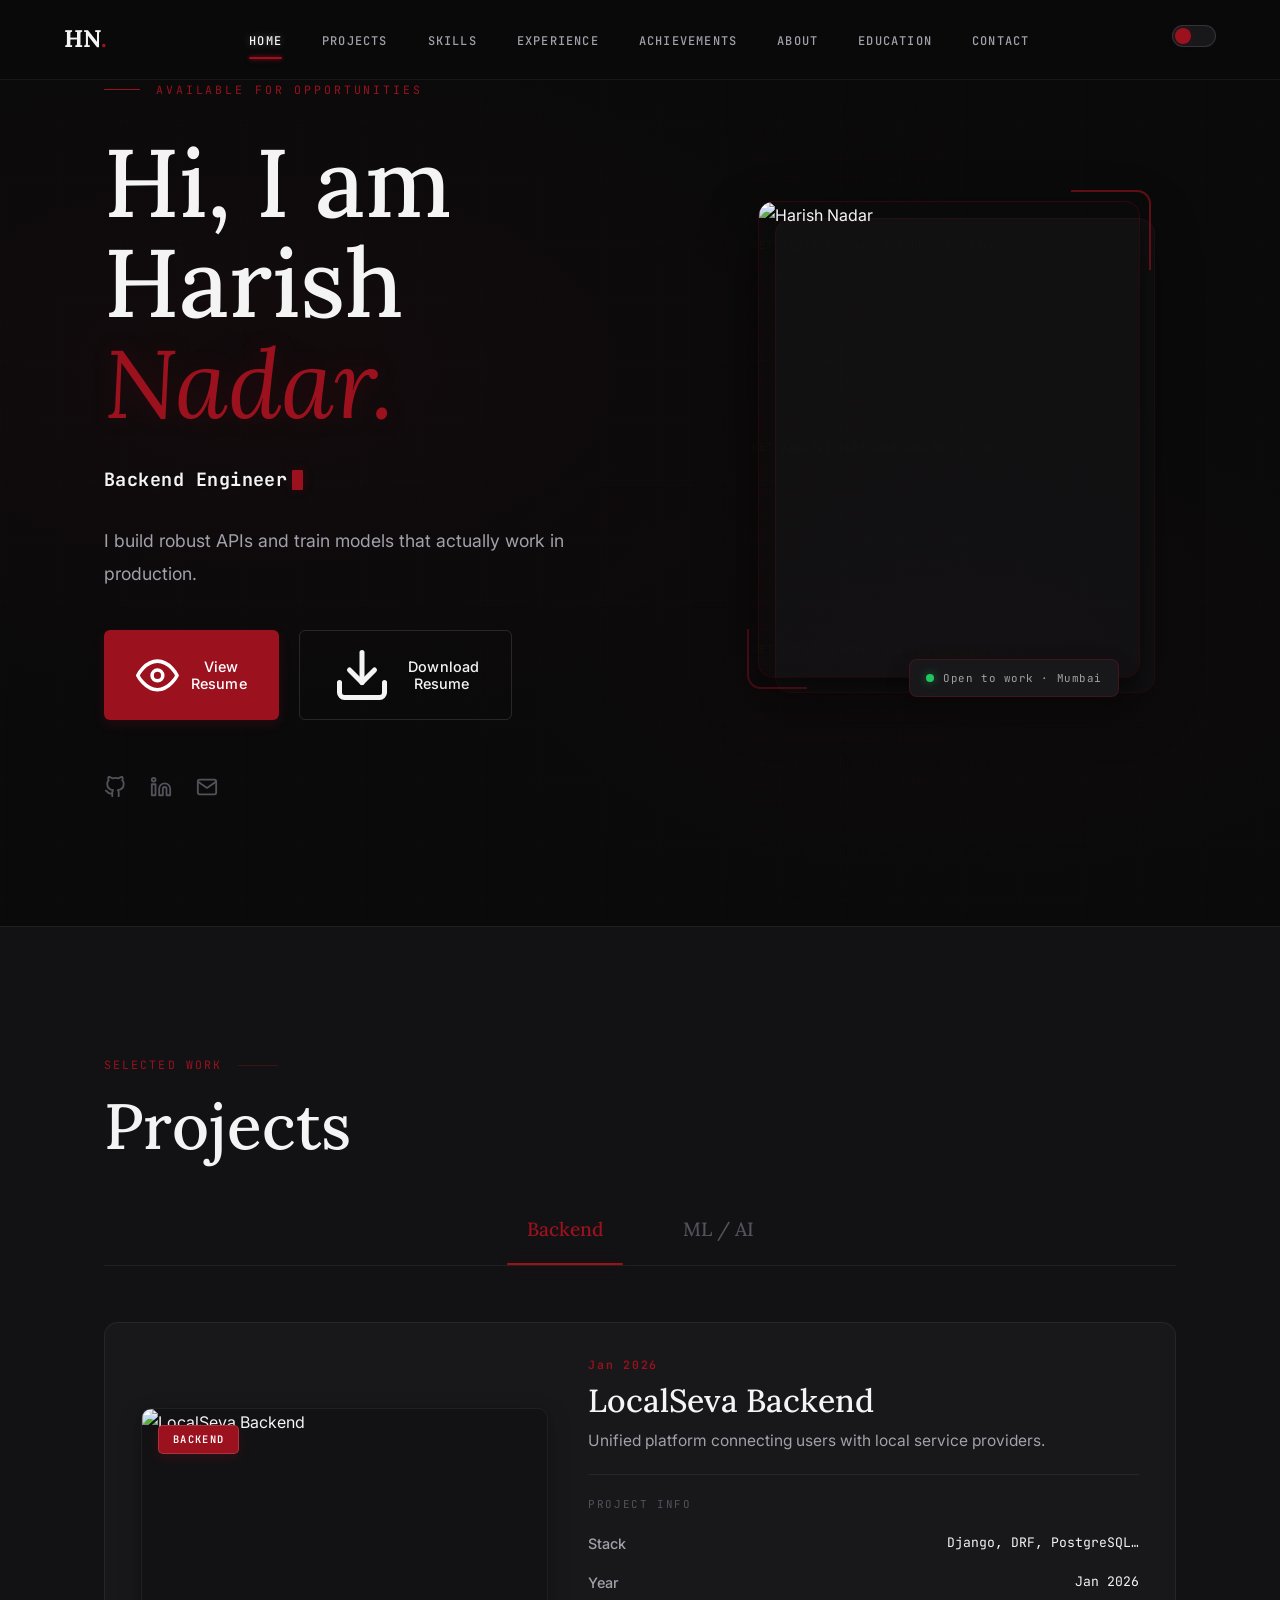
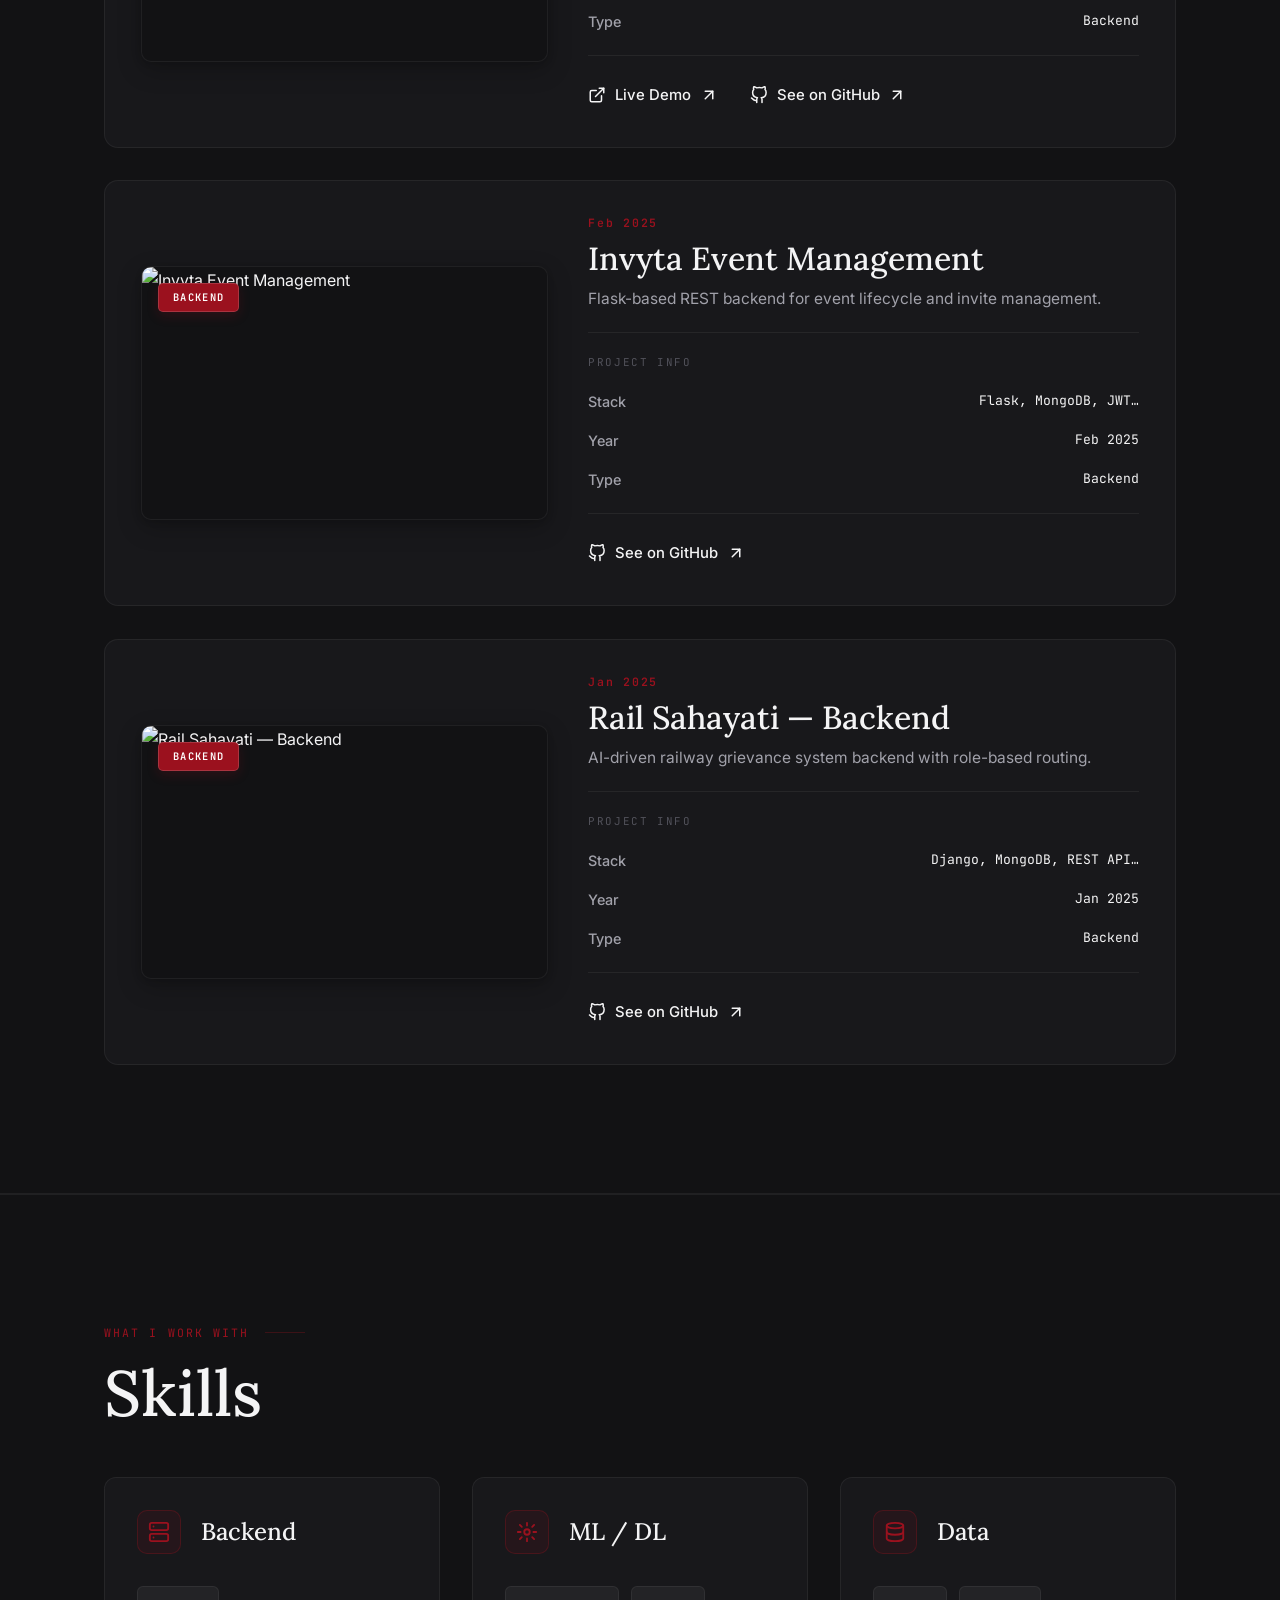
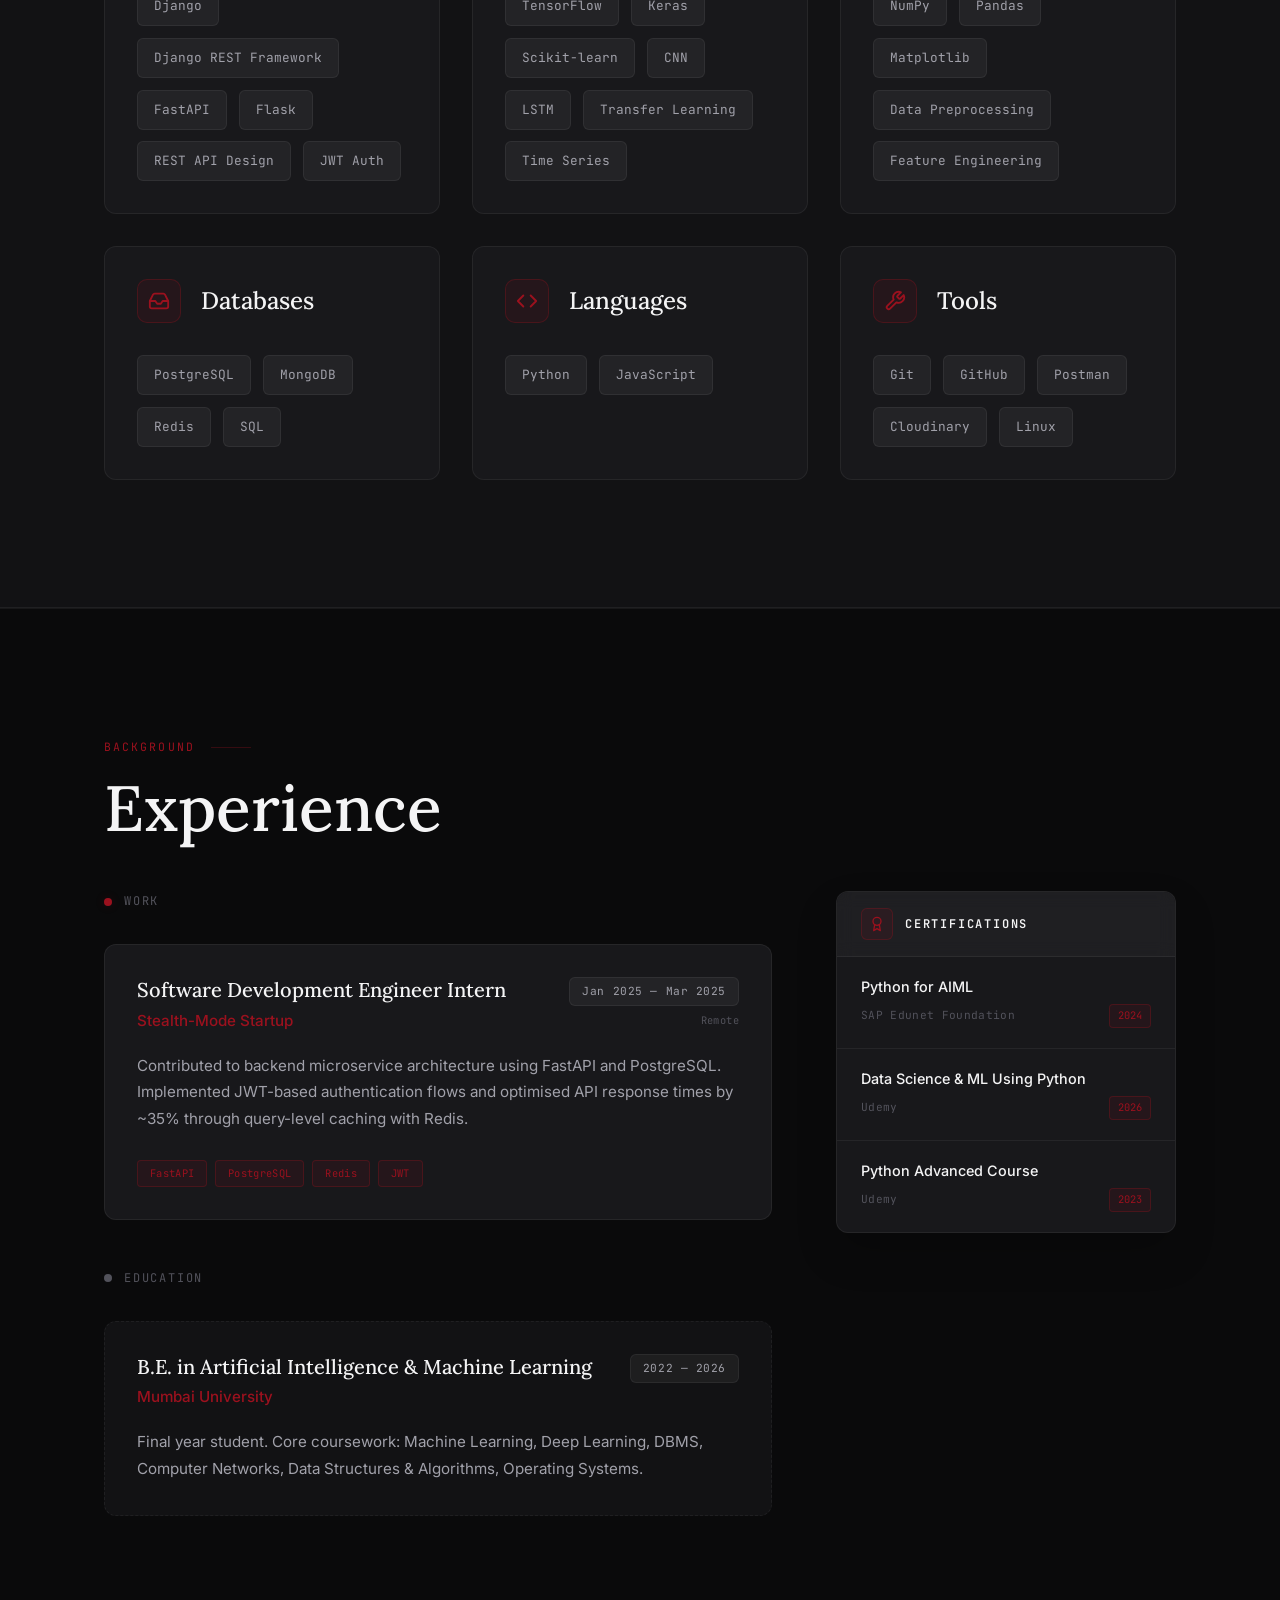
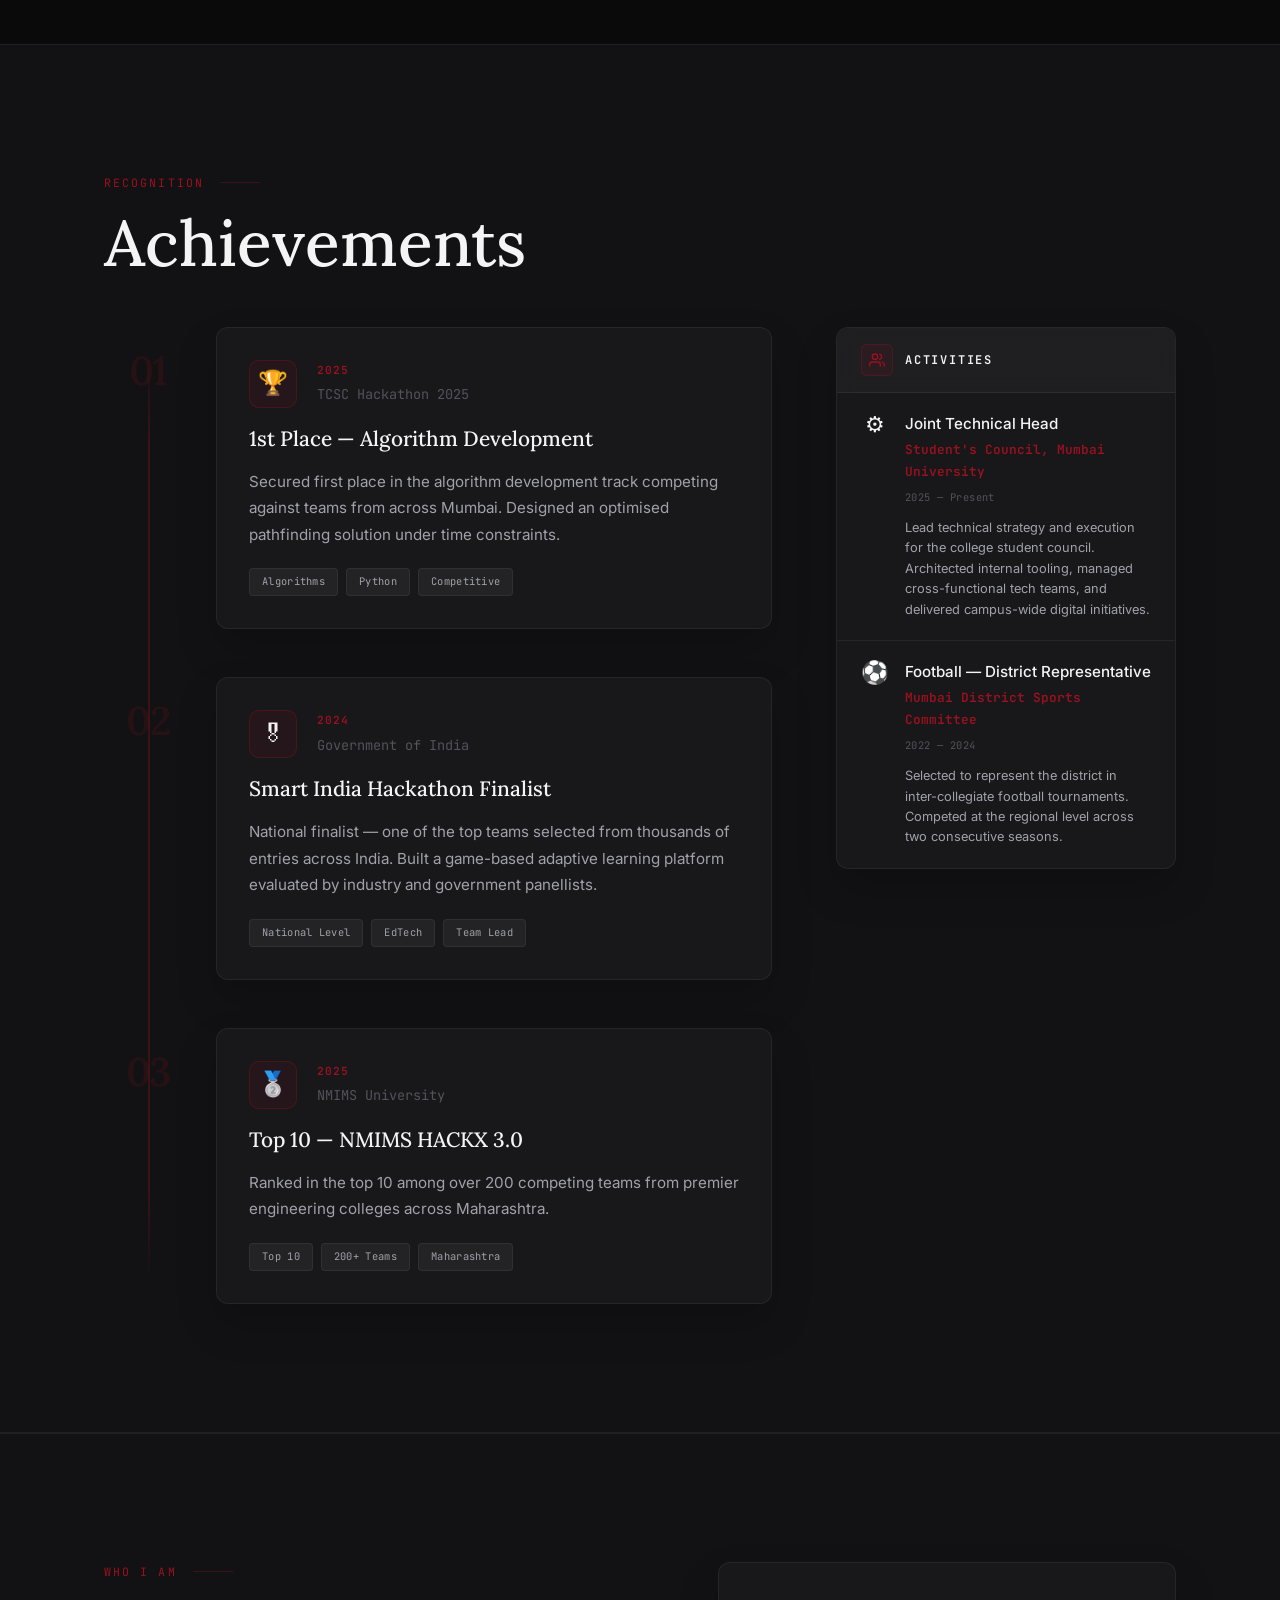
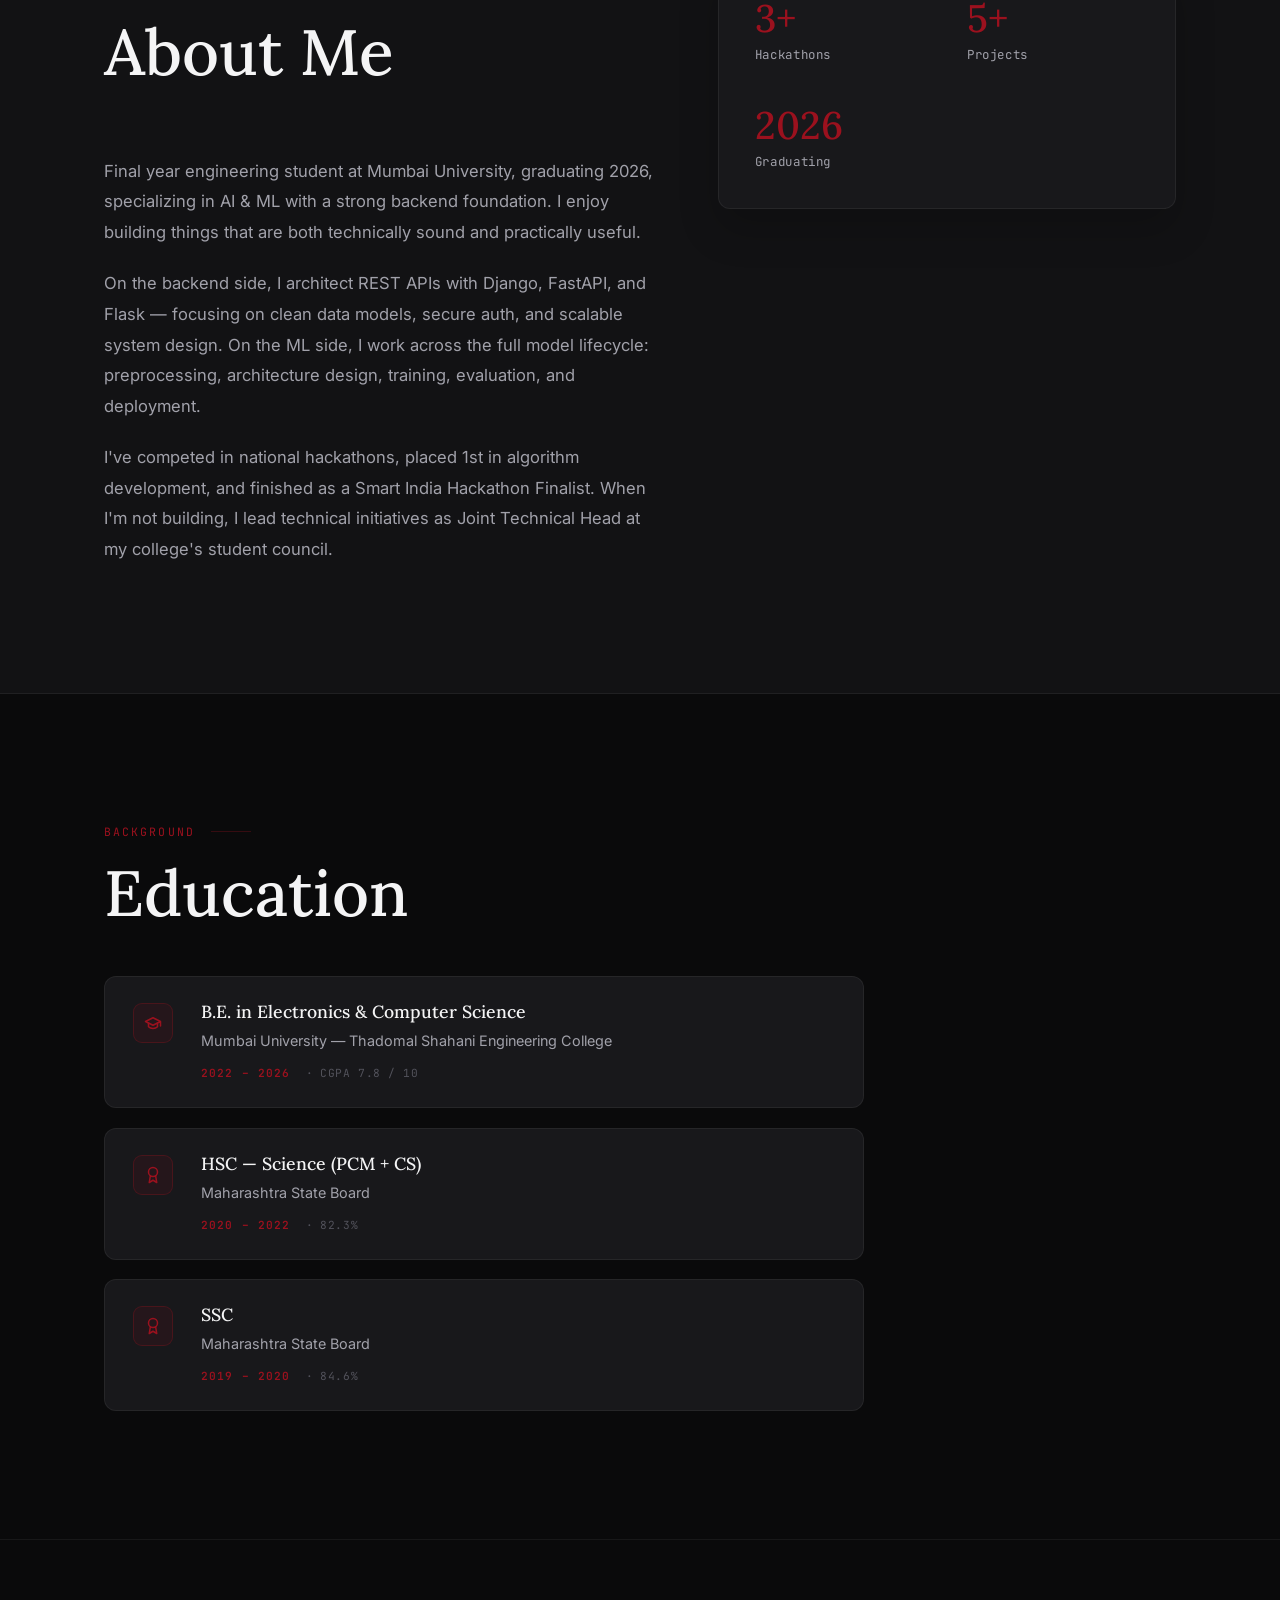
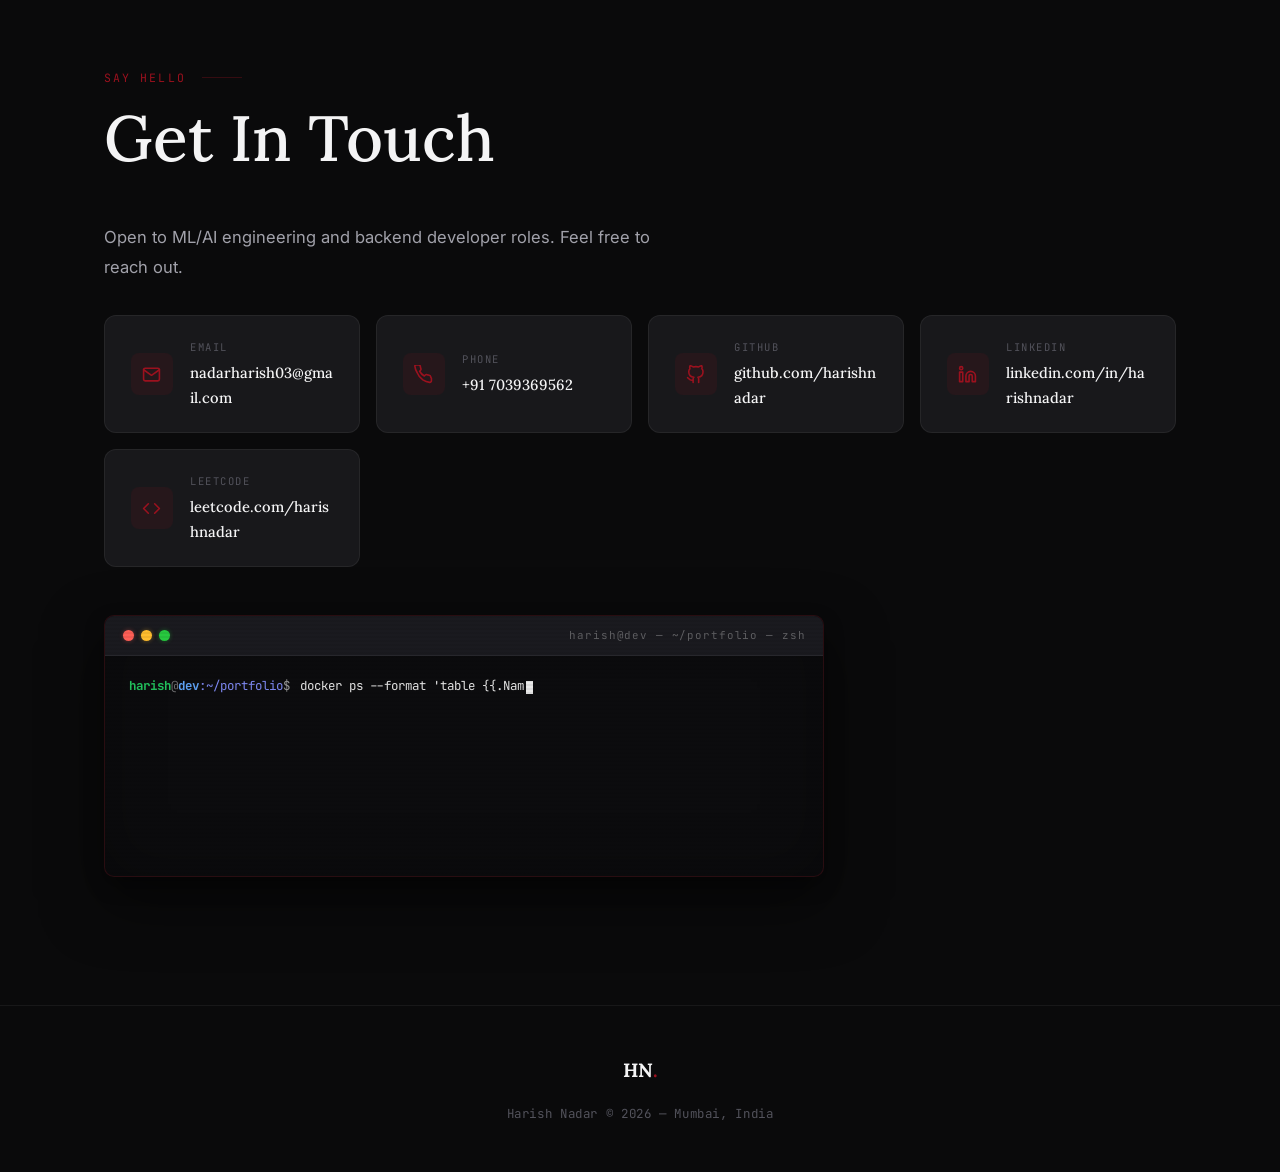
==== commit c7217670: "added few changes to ui elements but the download glitch still exists" ====
--- a/index.html
+++ b/index.html
@@ -8,7 +8,7 @@
 
   <link rel="preconnect" href="https://fonts.googleapis.com">
   <link rel="preconnect" href="https://fonts.gstatic.com" crossorigin>
-  <link href="https://fonts.googleapis.com/css2?family=Inter:wght@300;400;500;600&family=Lora:ital,wght@0,400;0,500;0,600;0,700;1,400&family=JetBrains+Mono:wght@400;500&display=swap" rel="stylesheet">
+  <link href="https://fonts.googleapis.com/css2?family=Inter:wght@300;400;500;600&family=Lora:ital,wght@0,400;0,500;0,600;0,700;1,400&family=JetBrains+Mono:wght@400;500;600;700&display=swap" rel="stylesheet">
 
   <link rel="stylesheet" href="css/global.css" />
   <link rel="stylesheet" href="css/navbar.css" />
@@ -25,6 +25,7 @@
   <script src="data/projects_ml.js"></script>
   <script src="data/skills.js"></script>
   <script src="data/experience.js"></script>
+  <script src="data/education.js"></script>   <!-- add this -->
   <script src="data/contact.js"></script>
   <script src="data/resume_backend.js"></script>
   <script src="data/resume_ml.js"></script>
@@ -42,6 +43,7 @@
       <li><a href="#experience">Experience</a></li>
       <li><a href="#achievements">Achievements</a></li>
       <li><a href="#about">About</a></li>
+      <li><a href="#education">Education</a></li>
       <li><a href="#contact">Contact</a></li>
     </ul>
     <div class="nav-right">
@@ -58,6 +60,7 @@
   <section id="experience"   aria-label="Experience"></section>
   <section id="achievements" aria-label="Achievements and Activities"></section>
   <section id="about"        aria-label="About"></section>
+  <section id="education"    aria-label="Education"></section>
   <section id="contact"      aria-label="Contact"></section>
 
   <footer>
@@ -73,6 +76,7 @@
   <script src="js/experience.js"></script>
   <script src="js/achievements.js"></script>
   <script src="js/about.js"></script>
+  <script src="js/education.js"></script>
   <script src="js/contact.js"></script>
 
 </body>
--- a/css/global.css
+++ b/css/global.css
@@ -15,12 +15,15 @@
   --text-primary:    #f4f4f5;
   --text-muted:      #a1a1aa;
   --text-dim:        #52525b;
-  --accent:          #5ba08a;
-  --accent-light:    rgba(91, 160, 138, 0.1);
-  --accent-glow:     rgba(91, 160, 138, 0.18);
-  --border:          rgba(255, 255, 255, 0.07);
-  --border-hover:    rgba(255, 255, 255, 0.13);
-  --border-accent:   rgba(91, 160, 138, 0.28);
+
+  /* Ruby/Crimson Accent */
+  --accent:          #9b111e;
+  --accent-rgb:      155, 17, 30;
+  --accent-light:    rgba(155, 17, 30, 0.1);
+  --accent-glow:     rgba(155, 17, 30, 0.2);
+  --border:          rgba(255, 255, 255, 0.06);
+  --border-hover:    rgba(255, 255, 255, 0.12);
+  --border-accent:   rgba(155, 17, 30, 0.3);
   --tag-bg:          rgba(255, 255, 255, 0.05);
 
   /* ── Typography ── */
@@ -32,39 +35,77 @@
   --max-w: 1200px;
   --pad-x: clamp(1.5rem, 5vw, 6rem);
   --section-spacing: clamp(5rem, 10vw, 8rem);
-  
+
   /* ── Effects ── */
-  --transition:        0.3s cubic-bezier(0.4, 0, 0.2, 1);
-  --transition-smooth: 0.45s cubic-bezier(0.16, 1, 0.3, 1);
-  --transition-bounce: 0.5s cubic-bezier(0.34, 1.56, 0.64, 1);
-  --shadow-sm:   0 1px 2px 0 rgb(0 0 0 / 0.05);
-  --shadow-md:   0 4px 6px -1px rgb(0 0 0 / 0.1), 0 2px 4px -2px rgb(0 0 0 / 0.1);
-  --shadow-lg:   0 20px 40px rgba(0, 0, 0, 0.18);
-  --shadow-lift: 0 8px 24px rgba(0, 0, 0, 0.2), 0 2px 8px rgba(0, 0, 0, 0.12);
+  --ease-premium:      cubic-bezier(0.25, 0.46, 0.45, 0.94);
+  --ease-out-expo:     cubic-bezier(0.19, 1, 0.22, 1);
+  --ease-in-out-quart: cubic-bezier(0.77, 0, 0.175, 1);
+
+  --transition:        0.4s var(--ease-premium);
+  --transition-smooth: 0.6s var(--ease-out-expo);
+  --transition-bounce: 0.55s cubic-bezier(0.34, 1.56, 0.64, 1);
+  --transition-snappy: 0.2s cubic-bezier(0.4, 0, 0.2, 1);
+
+  --shadow-sm:      0 1px 2px 0 rgb(0 0 0 / 0.05);
+  --glass-bg:       rgba(18, 18, 20, 0.7);
+  --glass-border:   rgba(255, 255, 255, 0.08);
+  --panel-shadow:   0 20px 50px rgba(0, 0, 0, 0.3);
+  --shadow-md:      0 4px 6px -1px rgb(0 0 0 / 0.1), 0 2px 4px -2px rgb(0 0 0 / 0.1);
+  --shadow-lg:      0 20px 40px rgba(0, 0, 0, 0.18);
+  --shadow-lift:    0 8px 24px rgba(0, 0, 0, 0.2), 0 2px 8px rgba(0, 0, 0, 0.12);
   --shadow-premium: 0 25px 50px rgba(0, 0, 0, 0.22), 0 0 40px var(--accent-glow);
 }
 
-/* ── Light theme ── */
+/* ══════════════════════════════════════════
+   Light Theme — Fully redesigned palette
+══════════════════════════════════════════ */
 body.light {
-  --bg-primary:      #fcfcfc;
-  --bg-secondary:    #f4f4f5;
-  --bg-card:         #ffffff;
-  --nav-bg:          rgba(252, 252, 252, 0.85);
-  --text-primary:    #18181b;
-  --text-muted:      #52525b;
-  --text-dim:        #a1a1aa;
-  --accent:          #3a7a67;
-  --accent-light:    rgba(58, 122, 103, 0.08);
-  --accent-glow:     rgba(58, 122, 103, 0.14);
+  /* Warm off-white base — not harsh white */
+  --bg-primary:    #f7f5f2;
+  --bg-secondary:  #efece8;
+  --bg-card:       #faf9f7;
+  --nav-bg:        rgba(247, 245, 242, 0.88);
+
+  /* High-contrast readable text */
+  --text-primary:  #1a1714;
+  --text-muted:    #4a4540;
+  --text-dim:      #9e9790;
+
+  /* Refined accent — deep ruby with better visibility on light bg */
+  --accent:          #a01020;
+  --accent-rgb:      160, 16, 32;
+  --accent-light:    rgba(160, 16, 32, 0.07);
+  --accent-glow:     rgba(160, 16, 32, 0.14);
+
+  /* Subtle borders — soft, not stark */
   --border:          rgba(0, 0, 0, 0.07);
-  --border-hover:    rgba(0, 0, 0, 0.11);
-  --border-accent:   rgba(58, 122, 103, 0.22);
-  --tag-bg:          rgba(0, 0, 0, 0.03);
-}
-
+  --border-hover:    rgba(0, 0, 0, 0.13);
+  --border-accent:   rgba(160, 16, 32, 0.22);
+  --tag-bg:          rgba(0, 0, 0, 0.04);
+
+  /* Elevated shadows for light mode depth */
+  --shadow-sm:      0 1px 3px rgba(0,0,0,0.06), 0 1px 2px rgba(0,0,0,0.04);
+  --shadow-md:      0 4px 12px rgba(0,0,0,0.08), 0 2px 4px rgba(0,0,0,0.05);
+  --shadow-lg:      0 12px 28px rgba(0,0,0,0.1), 0 4px 8px rgba(0,0,0,0.06);
+  --shadow-lift:    0 8px 20px rgba(0,0,0,0.1), 0 2px 6px rgba(0,0,0,0.06);
+  --shadow-premium: 0 16px 40px rgba(0,0,0,0.12), 0 0 20px rgba(160,16,32,0.1);
+  --glass-bg:       rgba(247, 245, 242, 0.75);
+  --glass-border:   rgba(0, 0, 0, 0.08);
+  --panel-shadow:   0 12px 32px rgba(0, 0, 0, 0.1);
+}
+
+/* ── Smooth scroll with high-quality feel ── */
 html {
   scroll-behavior: smooth;
   font-size: 16px;
+  /* High-refresh smooth scroll */
+  scroll-padding-top: 80px;
+}
+
+@media (prefers-reduced-motion: no-preference) {
+  html {
+    scroll-behavior: smooth;
+  }
 }
 
 body {
@@ -72,9 +113,11 @@
   background: var(--bg-primary);
   color: var(--text-primary);
   line-height: 1.7;
-  transition: background var(--transition), color var(--transition);
+  transition: background 0.5s var(--ease-premium), color 0.5s var(--ease-premium);
   overflow-x: hidden;
   -webkit-font-smoothing: antialiased;
+  -moz-osx-font-smoothing: grayscale;
+  text-rendering: optimizeLegibility;
 }
 
 /* ── Subtle Texture ── */
@@ -90,7 +133,28 @@
 }
 
 body.light::before {
-  opacity: 0.03;
+  opacity: 0.025;
+  mix-blend-mode: multiply;
+}
+
+/* Background Tech Animations Container */
+.tech-bg-animations {
+  position: fixed;
+  inset: 0;
+  z-index: 0;
+  pointer-events: none;
+  overflow: hidden;
+  user-select: none;
+}
+
+.tech-bg-element {
+  position: absolute;
+  font-family: var(--font-mono);
+  font-size: 0.75rem;
+  color: var(--accent);
+  opacity: 0;
+  white-space: nowrap;
+  transition: opacity 1s ease, transform 1s ease;
 }
 
 body > * { position: relative; z-index: 1; }
@@ -135,8 +199,8 @@
 
 .section-label {
   font-family: var(--font-mono);
-  font-size: 0.75rem;
-  letter-spacing: 0.15em;
+  font-size: 0.72rem;
+  letter-spacing: 0.18em;
   text-transform: uppercase;
   color: var(--accent);
   display: flex;
@@ -166,7 +230,7 @@
   display: inline-flex;
   align-items: center;
   gap: 0.75rem;
-  padding: 0.85rem 2rem;
+  padding: 0.875rem 2rem;
   background: var(--accent);
   color: #fff;
   font-family: var(--font-body);
@@ -177,9 +241,11 @@
   border: none;
   cursor: pointer;
   transition: all var(--transition-smooth);
-  box-shadow: 0 6px 14px var(--accent-glow);
+  box-shadow: 0 4px 12px var(--accent-glow), 0 1px 3px rgba(0,0,0,0.2);
   position: relative;
   overflow: hidden;
+  will-change: transform, box-shadow;
+  letter-spacing: 0.01em;
 }
 
 .btn-primary::after {
@@ -193,9 +259,9 @@
 }
 
 .btn-primary:hover {
-  transform: translateY(-3px);
-  box-shadow: 0 14px 28px var(--accent-glow);
-  filter: brightness(1.06);
+  transform: translateY(-4px) scale(1.015);
+  box-shadow: 0 16px 36px var(--accent-glow), 0 4px 12px rgba(0,0,0,0.15);
+  filter: brightness(1.08);
 }
 
 .btn-primary:hover::after {
@@ -204,14 +270,15 @@
 }
 
 .btn-primary:active {
-  transform: translateY(-1px);
+  transform: translateY(-1px) scale(0.97);
+  transition: all var(--transition-snappy);
 }
 
 .btn-outline {
   display: inline-flex;
   align-items: center;
   gap: 0.75rem;
-  padding: 0.85rem 2rem;
+  padding: 0.875rem 2rem;
   background: transparent;
   color: var(--text-primary);
   font-family: var(--font-body);
@@ -222,52 +289,78 @@
   border: 1px solid var(--border-hover);
   cursor: pointer;
   transition: all var(--transition-smooth);
+  will-change: transform, box-shadow, border-color;
+  letter-spacing: 0.01em;
+}
+
+body.light .btn-outline {
+  box-shadow: var(--shadow-sm);
 }
 
 .btn-outline:hover {
   border-color: var(--accent);
   color: var(--accent);
   background: var(--accent-light);
-  transform: translateY(-3px);
-  box-shadow: 0 8px 18px var(--accent-glow);
+  transform: translateY(-4px) scale(1.015);
+  box-shadow: 0 12px 28px var(--accent-glow);
 }
 
 .btn-outline:active {
-  transform: translateY(-1px);
+  transform: translateY(-1px) scale(0.97);
+  transition: all var(--transition-snappy);
 }
 
 /* ── Tag ── */
 .tag {
   font-family: var(--font-mono);
   font-size: 0.7rem;
-  padding: 0.35rem 0.9rem;
+  padding: 0.35rem 0.85rem;
   border-radius: 100px;
   background: var(--tag-bg);
   color: var(--text-muted);
   border: 1px solid var(--border);
   transition: all var(--transition-smooth);
+  will-change: transform, box-shadow, border-color;
+}
+
+body.light .tag {
+  box-shadow: 0 1px 3px rgba(0,0,0,0.05);
 }
 
 .tag:hover {
   border-color: var(--accent);
   color: var(--accent);
   background: var(--accent-light);
-  transform: scale(1.06) translateY(-1px);
-  box-shadow: 0 4px 10px var(--accent-glow);
+  transform: scale(1.08) translateY(-2px);
+  box-shadow: 0 6px 14px var(--accent-glow);
 }
 
 /* ── Scrollbar ── */
-::-webkit-scrollbar { width: 5px; }
-::-webkit-scrollbar-track { background: var(--bg-primary); }
+::-webkit-scrollbar { width: 4px; }
+::-webkit-scrollbar-track { background: transparent; }
 ::-webkit-scrollbar-thumb { background: var(--border-hover); border-radius: 10px; }
 ::-webkit-scrollbar-thumb:hover { background: var(--accent); }
+
+/* ── Scroll Progress Bar ── */
+#scroll-progress {
+  position: fixed;
+  top: 0;
+  left: 0;
+  height: 2px;
+  background: linear-gradient(90deg, var(--accent), rgba(var(--accent-rgb), 0.4));
+  width: 0%;
+  z-index: 9999;
+  transition: width 0.1s linear;
+  box-shadow: 0 0 8px var(--accent-glow);
+}
 
 /* ── Reveal Animations ── */
 .reveal {
   opacity: 0;
-  transform: translateY(28px);
-  transition: opacity 0.7s cubic-bezier(0.16, 1, 0.3, 1),
-              transform 0.7s cubic-bezier(0.16, 1, 0.3, 1);
+  transform: translateY(30px);
+  transition: opacity 0.85s var(--ease-out-expo),
+              transform 0.85s var(--ease-out-expo);
+  will-change: opacity, transform;
 }
 
 .reveal.active {
@@ -278,8 +371,9 @@
 .reveal-scale {
   opacity: 0;
   transform: translateY(20px) scale(0.97);
-  transition: opacity 0.65s cubic-bezier(0.16, 1, 0.3, 1),
-              transform 0.65s cubic-bezier(0.16, 1, 0.3, 1);
+  transition: opacity 0.85s var(--ease-out-expo),
+              transform 0.85s var(--ease-out-expo);
+  will-change: opacity, transform;
 }
 
 .reveal-scale.active {
@@ -288,9 +382,9 @@
 }
 
 /* Stagger delays */
-.reveal:nth-child(1), .reveal-scale:nth-child(1) { transition-delay: 0s; }
-.reveal:nth-child(2), .reveal-scale:nth-child(2) { transition-delay: 0.08s; }
-.reveal:nth-child(3), .reveal-scale:nth-child(3) { transition-delay: 0.16s; }
-.reveal:nth-child(4), .reveal-scale:nth-child(4) { transition-delay: 0.24s; }
-.reveal:nth-child(5), .reveal-scale:nth-child(5) { transition-delay: 0.32s; }
-.reveal:nth-child(6), .reveal-scale:nth-child(6) { transition-delay: 0.40s; }
+.reveal:nth-child(1), .reveal-scale:nth-child(1) { transition-delay: 0.05s; }
+.reveal:nth-child(2), .reveal-scale:nth-child(2) { transition-delay: 0.15s; }
+.reveal:nth-child(3), .reveal-scale:nth-child(3) { transition-delay: 0.25s; }
+.reveal:nth-child(4), .reveal-scale:nth-child(4) { transition-delay: 0.35s; }
+.reveal:nth-child(5), .reveal-scale:nth-child(5) { transition-delay: 0.45s; }
+.reveal:nth-child(6), .reveal-scale:nth-child(6) { transition-delay: 0.55s; }
--- a/css/navbar.css
+++ b/css/navbar.css
@@ -19,7 +19,8 @@
 
 #navbar.scrolled {
   height: 64px;
-  box-shadow: 0 1px 20px rgba(0, 0, 0, 0.12);
+  box-shadow: 0 4px 30px rgba(0, 0, 0, 0.2);
+  border-bottom: 1px solid var(--border-accent);
 }
 
 /* Scroll progress indicator */
@@ -28,11 +29,12 @@
   top: 0;
   left: 0;
   height: 2px;
-  background: linear-gradient(90deg, var(--accent), rgba(91, 160, 138, 0.6));
+  background: var(--accent);
   width: 0%;
   z-index: 1001;
-  transition: width 0.08s linear;
-  box-shadow: 0 0 8px var(--accent-glow);
+  transition: width 0.1s linear;
+  box-shadow: 0 0 15px var(--accent-glow), 0 0 5px var(--accent);
+  will-change: width;
 }
 
 .nav-logo {
@@ -42,11 +44,12 @@
   color: var(--text-primary);
   text-decoration: none;
   letter-spacing: -0.02em;
-  transition: color var(--transition-smooth);
+  transition: all var(--transition-smooth);
 }
 
 .nav-logo:hover {
   color: var(--accent);
+  text-shadow: 0 0 10px var(--accent-glow);
 }
 
 .nav-logo span {
@@ -60,52 +63,49 @@
 }
 
 .nav-links a {
-  font-family: var(--font-body);
-  font-size: 0.82rem;
+  font-family: var(--font-mono); /* Using mono for a more tech feel */
+  font-size: 0.75rem;
   font-weight: 500;
   color: var(--text-muted);
   text-decoration: none;
   text-transform: uppercase;
-  letter-spacing: 0.08em;
-  transition: color var(--transition-smooth);
+  letter-spacing: 0.1em;
+  transition: all var(--transition-smooth);
   position: relative;
   padding: 0.5rem 0;
+  will-change: color, text-shadow;
 }
 
 .nav-links a:hover,
 .nav-links a.active {
   color: var(--text-primary);
-}
-
+  text-shadow: 0 0 8px rgba(255, 255, 255, 0.3);
+}
+
+/* Scroll-based active indicator (checkpoint glow) */
 .nav-links a::after {
   content: "";
   position: absolute;
-  bottom: 0;
+  bottom: -2px;
   left: 50%;
   width: 0;
   height: 2px;
   background: var(--accent);
   border-radius: 1px;
-  transition: width var(--transition-smooth), left var(--transition-smooth);
-  box-shadow: 0 0 6px var(--accent-glow);
-}
-
-.nav-links a:hover::after,
+  transition: width 0.4s var(--ease-out-expo), left 0.4s var(--ease-out-expo);
+  box-shadow: 0 0 10px var(--accent-glow), 0 0 4px var(--accent);
+  will-change: width, left;
+}
+
 .nav-links a.active::after {
   width: 100%;
   left: 0;
 }
 
-.nav-right {
-  display: flex;
-  align-items: center;
-  gap: 1.5rem;
-}
-
 /* Theme toggle */
 #theme-toggle {
   width: 44px;
-  height: 24px;
+  height: 22px;
   border-radius: 100px;
   background: var(--bg-card);
   border: 1px solid var(--border-hover);
@@ -113,34 +113,37 @@
   cursor: pointer;
   transition: all var(--transition-smooth);
   flex-shrink: 0;
+  will-change: box-shadow, border-color;
 }
 
 #theme-toggle:hover {
   border-color: var(--accent);
-  box-shadow: 0 0 10px var(--accent-glow);
+  box-shadow: 0 0 15px var(--accent-glow);
 }
 
 #theme-toggle::after {
   content: "";
   position: absolute;
-  top: 3px;
-  left: 3px;
+  top: 2px;
+  left: 2px;
   width: 16px;
   height: 16px;
   border-radius: 50%;
   background: var(--accent);
-  transition: transform var(--transition-smooth);
+  transition: transform 0.4s var(--ease-out-expo);
+  will-change: transform;
+  box-shadow: 0 0 8px var(--accent-glow);
 }
 
 body.light #theme-toggle::after {
-  transform: translateX(20px);
+  transform: translateX(22px);
 }
 
 /* Mobile Hamburger */
 .nav-hamburger {
   display: none;
   flex-direction: column;
-  gap: 5px;
+  gap: 6px;
   background: none;
   border: none;
   cursor: pointer;
@@ -150,11 +153,23 @@
 
 .nav-hamburger span {
   display: block;
-  width: 24px;
-  height: 2px;
+  width: 22px;
+  height: 1.5px;
   background: var(--text-primary);
   transition: all var(--transition-smooth);
   border-radius: 2px;
+}
+
+.nav-hamburger.open span:nth-child(1) {
+  transform: translateY(7.5px) rotate(45deg);
+}
+
+.nav-hamburger.open span:nth-child(2) {
+  opacity: 0;
+}
+
+.nav-hamburger.open span:nth-child(3) {
+  transform: translateY(-7.5px) rotate(-45deg);
 }
 
 @media (max-width: 900px) {
@@ -164,16 +179,16 @@
     position: fixed;
     top: 0;
     right: -100%;
-    width: 80%;
+    width: 100%;
     height: 100vh;
     background: var(--bg-primary);
     flex-direction: column;
     align-items: center;
     justify-content: center;
-    gap: 2rem;
-    transition: right 0.5s cubic-bezier(0.77, 0, 0.175, 1);
-    box-shadow: -10px 0 30px rgba(0,0,0,0.15);
-    border-left: 1px solid var(--border);
+    gap: 2.5rem;
+    transition: right 0.6s var(--ease-in-out-quart);
+    box-shadow: -10px 0 30px rgba(0,0,0,0.3);
+    border-left: 1px solid var(--border-accent);
   }
   
   .nav-links.open {
@@ -181,6 +196,7 @@
   }
   
   .nav-links a {
-    font-size: 1.1rem;
+    font-size: 1.2rem;
+    letter-spacing: 0.2em;
   }
 }
--- a/css/hero.css
+++ b/css/hero.css
@@ -6,39 +6,54 @@
   padding-top: 80px;
   position: relative;
   overflow: hidden;
-  background: linear-gradient(135deg, var(--bg-primary) 0%, rgba(91, 160, 138, 0.02) 100%);
+  /* Balanced gradient — no heavy dark bias */
+  background:
+    radial-gradient(ellipse 80% 60% at 20% 40%, rgba(var(--accent-rgb), 0.055) 0%, transparent 65%),
+    radial-gradient(ellipse 70% 50% at 75% 70%, rgba(var(--accent-rgb), 0.03) 0%, transparent 60%),
+    var(--bg-primary);
+}
+
+body.light #hero {
+  background:
+    radial-gradient(ellipse 80% 60% at 20% 40%, rgba(var(--accent-rgb), 0.06) 0%, transparent 65%),
+    radial-gradient(ellipse 60% 45% at 80% 65%, rgba(var(--accent-rgb), 0.03) 0%, transparent 55%),
+    var(--bg-primary);
 }
 
 #hero::before {
   content: "";
   position: absolute;
   inset: 0;
-  background-image: 
+  background-image:
     linear-gradient(90deg, var(--border) 1px, transparent 1px),
     linear-gradient(var(--border) 1px, transparent 1px);
   background-size: 60px 60px;
-  opacity: 0.25;
+  opacity: 0.12;
   pointer-events: none;
   z-index: 0;
-  animation: gridShift 20s linear infinite;
+  animation: gridShift 40s linear infinite;
+}
+
+body.light #hero::before {
+  opacity: 0.09;
 }
 
 @keyframes gridShift {
-  0% { transform: translateY(0); }
+  0%   { transform: translateY(0); }
   100% { transform: translateY(60px); }
 }
 
-/* ── Backend Log Background ── */
+/* ── Ambient Backend Log Background ── */
 .hero-logs {
   position: absolute;
   right: 0;
   top: 0;
   bottom: 0;
-  width: 42%;
+  width: 45%;
   display: flex;
   flex-direction: column;
   justify-content: flex-start;
-  padding-top: 80px;
+  padding-top: 100px;
   gap: 0;
   pointer-events: none;
   z-index: 0;
@@ -46,8 +61,8 @@
   mask-image: linear-gradient(
     to bottom,
     transparent 0%,
-    rgba(0,0,0,0.6) 15%,
-    rgba(0,0,0,0.6) 85%,
+    rgba(0,0,0,1) 20%,
+    rgba(0,0,0,1) 80%,
     transparent 100%
   );
 }
@@ -56,7 +71,7 @@
   display: flex;
   flex-direction: column;
   gap: 0;
-  animation: logScroll 28s linear infinite;
+  animation: logScroll 40s linear infinite;
   will-change: transform;
 }
 
@@ -67,21 +82,21 @@
 
 .hero-logs .log-line {
   font-family: var(--font-mono);
-  font-size: 0.68rem;
-  line-height: 1.9;
-  padding: 0 2rem;
+  font-size: 0.7rem;
+  line-height: 2;
+  padding: 0 3rem;
   white-space: nowrap;
-  opacity: 0.045;
+  opacity: 0.03;
   color: var(--accent);
   letter-spacing: 0.02em;
-  transition: opacity 0.3s;
-}
-
-.hero-logs .log-line.log-ok     { color: var(--accent); }
-.hero-logs .log-line.log-warn   { color: #e8c97a; }
-.hero-logs .log-line.log-error  { color: #e07a7a; }
-
-body.light .hero-logs .log-line { opacity: 0.07; }
+}
+
+.hero-logs .log-line.log-ok    { color: var(--accent); opacity: 0.05; }
+.hero-logs .log-line.log-warn  { color: #f59e0b; opacity: 0.035; }
+.hero-logs .log-line.log-error { color: #ef4444; opacity: 0.03; }
+
+body.light .hero-logs .log-line       { opacity: 0.05; }
+body.light .hero-logs .log-line.log-ok { opacity: 0.07; }
 
 /* ── Hero Wrap ── */
 .hero-wrap {
@@ -100,31 +115,31 @@
 .hero-left {
   display: flex;
   flex-direction: column;
-  gap: 1.5rem;
+  gap: 1.75rem;
   z-index: 2;
 }
 
 .hero-label {
   font-family: var(--font-mono);
-  font-size: 0.8rem;
-  letter-spacing: 0.2em;
+  font-size: 0.72rem;
+  letter-spacing: 0.25em;
   text-transform: uppercase;
   color: var(--accent);
   display: flex;
   align-items: center;
   gap: 1rem;
   opacity: 0;
-  animation: heroReveal 0.8s cubic-bezier(0.16, 1, 0.3, 1) forwards;
+  animation: heroReveal 1s var(--ease-out-expo) forwards;
 }
 
 @keyframes heroReveal {
-  from { opacity: 0; transform: translateY(20px); }
-  to { opacity: 1; transform: translateY(0); }
+  from { opacity: 0; transform: translateY(30px); }
+  to   { opacity: 1; transform: translateY(0); }
 }
 
 .hero-label::before {
   content: "";
-  width: 30px;
+  width: 36px;
   height: 1px;
   background: var(--accent);
 }
@@ -133,60 +148,69 @@
   font-family: var(--font-display);
   font-size: clamp(3.5rem, 8vw, 6rem);
   font-weight: 500;
-  line-height: 1;
+  line-height: 1.05;
   color: var(--text-primary);
-  margin: 0.5rem 0;
-  opacity: 0;
-  animation: heroReveal 0.8s cubic-bezier(0.16, 1, 0.3, 1) 0.12s forwards;
+  margin: 0.25rem 0;
+  opacity: 0;
+  animation: heroReveal 1s var(--ease-out-expo) 0.1s forwards;
 }
 
 .hero-heading em {
   font-style: italic;
   font-weight: 400;
   color: var(--accent);
-}
-
-/* ── Typing Role Line ── */
+  text-shadow: 0 0 24px var(--accent-glow);
+}
+
+/* ── Typing Role Line — bold, high contrast, clearly visible ── */
 .hero-role-wrap {
-  height: 1.6rem;
+  height: 2.2rem;
   display: flex;
   align-items: center;
   gap: 0;
   opacity: 0;
-  animation: heroReveal 0.8s cubic-bezier(0.16, 1, 0.3, 1) 0.22s forwards;
+  animation: heroReveal 1s var(--ease-out-expo) 0.2s forwards;
   margin-top: -0.25rem;
 }
 
 .hero-role-text {
   font-family: var(--font-mono);
-  font-size: 0.95rem;
-  color: var(--text-muted);
-  letter-spacing: 0.01em;
+  font-size: 1.15rem;
+  font-weight: 700;
+  color: var(--text-primary);
+  letter-spacing: 0.025em;
+  text-shadow: 0 1px 3px rgba(0,0,0,0.15);
+}
+
+body.light .hero-role-text {
+  color: var(--text-primary);
+  text-shadow: none;
 }
 
 .hero-cursor {
   display: inline-block;
-  width: 2px;
-  height: 1.1em;
+  width: 11px;
+  height: 1.25em;
   background: var(--accent);
-  margin-left: 3px;
+  margin-left: 5px;
   vertical-align: middle;
+  animation: t-blink 0.85s step-end infinite;
+  box-shadow: 0 0 12px var(--accent-glow);
   border-radius: 1px;
-  animation: blink 1.1s ease-in-out infinite;
-}
-
-@keyframes blink {
-  0%, 100% { opacity: 1; }
+}
+
+@keyframes t-blink {
+  from, to { opacity: 1; }
   50%       { opacity: 0; }
 }
 
 .hero-tagline {
   font-size: 1.1rem;
-  line-height: 1.8;
+  line-height: 1.85;
   color: var(--text-muted);
   max-width: 520px;
   opacity: 0;
-  animation: heroReveal 0.8s cubic-bezier(0.16, 1, 0.3, 1) 0.32s forwards;
+  animation: heroReveal 1s var(--ease-out-expo) 0.3s forwards;
 }
 
 .hero-actions {
@@ -195,16 +219,16 @@
   margin-top: 0.75rem;
   flex-wrap: wrap;
   opacity: 0;
-  animation: heroReveal 0.8s cubic-bezier(0.16, 1, 0.3, 1) 0.42s forwards;
+  animation: heroReveal 1s var(--ease-out-expo) 0.4s forwards;
 }
 
 .hero-social {
   display: flex;
   align-items: center;
-  gap: 1.25rem;
+  gap: 1.5rem;
   margin-top: 1.75rem;
   opacity: 0;
-  animation: heroReveal 0.8s cubic-bezier(0.16, 1, 0.3, 1) 0.52s forwards;
+  animation: heroReveal 1s var(--ease-out-expo) 0.5s forwards;
 }
 
 .hero-social a {
@@ -217,133 +241,236 @@
 
 .hero-social a:hover {
   color: var(--accent);
-  transform: translateY(-3px);
+  transform: translateY(-5px) scale(1.12);
+  filter: drop-shadow(0 0 8px var(--accent-glow));
 }
 
 .hero-social svg {
-  width: 20px;
-  height: 20px;
-}
-
-.social-divider {
-  width: 1px;
-  height: 20px;
-  background: var(--border);
-}
-
-/* ── Hero Right - Photo ── */
+  width: 22px;
+  height: 22px;
+}
+
+/* ── Hero Right - Photo (Modern layered card layout) ── */
 .hero-right {
   position: relative;
   display: flex;
   justify-content: center;
   align-items: center;
   opacity: 0;
-  animation: fadeIn 1.2s ease 0.5s forwards;
-}
-
+  animation: fadeIn 1.5s var(--ease-out-expo) 0.6s forwards;
+  /* smooth scroll parallax handled via JS — needs will-change */
+  will-change: transform;
+}
+
+/* Outer container with layered feel */
 .hero-photo-wrap {
   position: relative;
   width: 100%;
-  max-width: 420px;
-  aspect-ratio: 4/5;
+  max-width: 380px;
   z-index: 1;
-  transition: transform 0.6s cubic-bezier(0.16, 1, 0.3, 1);
-}
-
+  /* Use aspect-ratio for frame proportions */
+}
+
+/* Decorative background card (layer 1) */
+.hero-photo-wrap::before {
+  content: "";
+  position: absolute;
+  top: 16px;
+  left: 16px;
+  right: -16px;
+  bottom: -16px;
+  background: var(--bg-card);
+  border: 1px solid var(--border-accent);
+  border-radius: 16px;
+  z-index: -2;
+  transition: all 0.8s var(--ease-out-expo);
+  opacity: 0.5;
+}
+
+body.light .hero-photo-wrap::before {
+  box-shadow: var(--shadow-lg);
+  opacity: 0.8;
+}
+
+/* Accent line decoration (layer 2) */
+.hero-photo-wrap::after {
+  content: "";
+  position: absolute;
+  top: -12px;
+  right: -12px;
+  width: 80px;
+  height: 80px;
+  border-top: 2px solid var(--accent);
+  border-right: 2px solid var(--accent);
+  border-radius: 0 14px 0 0;
+  z-index: 2;
+  transition: all 0.8s var(--ease-out-expo);
+  opacity: 0.6;
+}
+
+.hero-photo-wrap:hover::before {
+  top: 12px;
+  left: 12px;
+  right: -12px;
+  bottom: -12px;
+  opacity: 0.7;
+}
+
+.hero-photo-wrap:hover::after {
+  opacity: 1;
+  top: -8px;
+  right: -8px;
+}
+
+/* Bottom-left accent corner */
+.hero-photo-accent-corner {
+  position: absolute;
+  bottom: -12px;
+  left: -12px;
+  width: 60px;
+  height: 60px;
+  border-bottom: 2px solid rgba(var(--accent-rgb), 0.4);
+  border-left: 2px solid rgba(var(--accent-rgb), 0.4);
+  border-radius: 0 0 0 14px;
+  z-index: 2;
+  transition: all 0.8s var(--ease-out-expo);
+}
+
+.hero-photo-wrap:hover .hero-photo-accent-corner {
+  opacity: 0.8;
+  bottom: -8px;
+  left: -8px;
+}
+
+/* Status badge */
+.hero-status-badge {
+  position: absolute;
+  bottom: -20px;
+  right: 20px;
+  background: var(--bg-card);
+  border: 1px solid var(--border-accent);
+  border-radius: 8px;
+  padding: 0.55rem 1rem;
+  display: flex;
+  align-items: center;
+  gap: 0.6rem;
+  z-index: 5;
+  box-shadow: 0 8px 24px rgba(0,0,0,0.2);
+  transition: all var(--transition-smooth);
+}
+
+body.light .hero-status-badge {
+  box-shadow: var(--shadow-md);
+  background: var(--bg-primary);
+}
+
+.hero-status-badge:hover {
+  transform: translateY(-3px);
+  box-shadow: 0 12px 30px rgba(0,0,0,0.25);
+}
+
+.hero-status-dot {
+  width: 8px;
+  height: 8px;
+  border-radius: 50%;
+  background: #22c55e;
+  box-shadow: 0 0 8px rgba(34,197,94,0.5);
+  animation: statusPulse 2.5s ease-in-out infinite;
+  flex-shrink: 0;
+}
+
+@keyframes statusPulse {
+  0%, 100% { box-shadow: 0 0 6px rgba(34,197,94,0.4); }
+  50%       { box-shadow: 0 0 14px rgba(34,197,94,0.7); }
+}
+
+.hero-status-text {
+  font-family: var(--font-mono);
+  font-size: 0.68rem;
+  color: var(--text-muted);
+  letter-spacing: 0.05em;
+  white-space: nowrap;
+}
+
+/* Main photo frame */
 .hero-photo-frame {
   width: 100%;
-  height: 100%;
-  border-radius: 8px;
+  aspect-ratio: 4 / 5;
+  border-radius: 14px;
   overflow: hidden;
-  box-shadow: 0 20px 60px rgba(0,0,0,0.4), 0 0 40px var(--accent-glow);
-  border: 1px solid var(--border-accent);
+  box-shadow:
+    0 24px 60px rgba(0,0,0,0.45),
+    0 8px 20px rgba(0,0,0,0.25),
+    0 0 0 1px var(--border-accent);
   position: relative;
-  transition: all 0.6s cubic-bezier(0.16, 1, 0.3, 1);
+  transition: all 0.8s var(--ease-out-expo);
+}
+
+body.light .hero-photo-frame {
+  box-shadow:
+    0 16px 40px rgba(0,0,0,0.14),
+    0 4px 12px rgba(0,0,0,0.08),
+    0 0 0 1px var(--border-accent);
+}
+
+.hero-photo-frame::after {
+  content: "";
+  position: absolute;
+  inset: 0;
+  background: linear-gradient(
+    160deg,
+    transparent 50%,
+    rgba(var(--accent-rgb), 0.08) 100%
+  );
+  pointer-events: none;
+  z-index: 1;
+  transition: opacity 0.6s;
+  opacity: 0;
+}
+
+.hero-photo-wrap:hover .hero-photo-frame {
+  box-shadow:
+    0 32px 80px rgba(0,0,0,0.55),
+    0 12px 30px rgba(0,0,0,0.3),
+    0 0 0 1px var(--accent);
+}
+
+.hero-photo-wrap:hover .hero-photo-frame::after {
+  opacity: 1;
 }
 
 .hero-photo-frame img {
   width: 100%;
   height: 100%;
   object-fit: cover;
-  transition: transform 0.6s var(--transition);
-}
-
-.hero-photo-wrap:hover .hero-photo-frame {
-  box-shadow: 0 30px 80px rgba(0,0,0,0.5), 0 0 60px var(--accent-glow);
-  border-color: var(--accent);
+  transition: transform 1.2s var(--ease-out-expo), filter 0.8s;
+  filter: grayscale(0.15) contrast(1.02);
+  display: block;
 }
 
 .hero-photo-wrap:hover .hero-photo-frame img {
-  transform: scale(1.07);
-}
-
-.hero-photo-wrap::before {
-  content: "";
-  position: absolute;
-  top: -24px;
-  right: -24px;
-  width: 100%;
-  height: 100%;
-  border: 1.5px solid var(--accent);
-  border-radius: 8px;
-  z-index: -1;
-  transition: all 0.6s cubic-bezier(0.16, 1, 0.3, 1);
-  opacity: 0.4;
-}
-
-.hero-photo-wrap:hover::before {
-  top: -12px;
-  right: -12px;
-  opacity: 0.9;
-}
-
-.hero-location {
-  position: absolute;
-  bottom: 20px;
-  right: 20px;
-  background: rgba(10, 10, 11, 0.9);
-  backdrop-filter: blur(12px);
-  padding: 0.6rem 1.2rem;
-  border-radius: 6px;
-  border: 1px solid var(--border-accent);
-  display: flex;
-  align-items: center;
-  gap: 0.5rem;
-  font-family: var(--font-mono);
-  font-size: 0.75rem;
-  color: var(--text-primary);
-  box-shadow: 0 8px 24px rgba(0,0,0,0.3);
-  transition: all var(--transition-smooth);
-}
-
-.hero-location:hover {
-  background: rgba(10, 10, 11, 0.95);
-  border-color: var(--accent);
-  box-shadow: 0 12px 32px var(--accent-glow);
-}
-
-.hero-location svg {
-  width: 12px;
-  height: 12px;
-  color: var(--accent);
-}
+  transform: scale(1.04);
+  filter: grayscale(0) contrast(1.04);
+}
+
+.hero-location { display: none; }
 
 /* ── Resume Select Modal ── */
 .resume-select-body {
   display: flex;
   flex-direction: column;
-  gap: 0.85rem;
-  padding: 1.75rem;
+  gap: 1rem;
+  padding: 2rem;
 }
 
 .resume-type-btn {
   display: flex;
   align-items: center;
   justify-content: space-between;
-  padding: 1rem 1.5rem;
+  padding: 1.25rem 1.75rem;
   background: var(--bg-secondary);
   border: 1px solid var(--border);
-  border-radius: 8px;
+  border-radius: 10px;
   cursor: pointer;
   transition: all var(--transition-smooth);
   text-align: left;
@@ -351,121 +478,163 @@
   font-family: var(--font-body);
 }
 
+body.light .resume-type-btn {
+  box-shadow: var(--shadow-sm);
+}
+
 .resume-type-btn:hover {
   border-color: var(--accent);
   background: var(--accent-light);
-  transform: translateX(4px);
-  box-shadow: 0 4px 16px var(--accent-glow);
+  transform: translateX(6px);
+  box-shadow: 0 10px 25px var(--accent-glow);
 }
 
 .resume-type-label {
   display: flex;
   flex-direction: column;
-  gap: 0.2rem;
+  gap: 0.3rem;
 }
 
 .resume-type-title {
-  font-size: 0.95rem;
-  font-weight: 500;
+  font-size: 1.05rem;
+  font-weight: 600;
   color: var(--text-primary);
   transition: color var(--transition);
 }
 
-.resume-type-btn:hover .resume-type-title {
-  color: var(--accent);
-}
+.resume-type-btn:hover .resume-type-title { color: var(--accent); }
 
 .resume-type-sub {
   font-family: var(--font-mono);
-  font-size: 0.7rem;
+  font-size: 0.72rem;
   color: var(--text-dim);
   letter-spacing: 0.05em;
 }
 
 .resume-type-arrow {
   color: var(--text-dim);
-  font-size: 1.1rem;
+  font-size: 1.2rem;
   transition: all var(--transition-smooth);
 }
 
 .resume-type-btn:hover .resume-type-arrow {
   color: var(--accent);
-  transform: translateX(4px);
+  transform: translateX(5px);
+}
+
+/* ── Download option row ── */
+.resume-download-row {
+  display: flex;
+  gap: 0.75rem;
+  padding: 0 2rem 2rem;
+}
+
+.resume-download-btn {
+  flex: 1;
+  display: flex;
+  align-items: center;
+  justify-content: center;
+  gap: 0.5rem;
+  padding: 0.65rem 1rem;
+  background: transparent;
+  border: 1px solid var(--border-hover);
+  border-radius: 8px;
+  font-family: var(--font-mono);
+  font-size: 0.72rem;
+  color: var(--text-muted);
+  cursor: pointer;
+  text-decoration: none;
+  transition: all var(--transition-smooth);
+  letter-spacing: 0.05em;
+  text-transform: uppercase;
+}
+
+.resume-download-btn:hover {
+  border-color: var(--accent);
+  color: var(--accent);
+  background: var(--accent-light);
+}
+
+.resume-download-btn svg {
+  width: 14px;
+  height: 14px;
 }
 
 /* ── Resume View Modal ── */
-#resume-view-modal .modal {
-  max-width: 780px;
-}
+#resume-view-modal .modal { max-width: 840px; }
 
 .resume-doc {
-  padding: 2.5rem 2.75rem;
+  padding: 3rem;
   display: flex;
   flex-direction: column;
   gap: 0;
 }
 
 .resume-header {
-  margin-bottom: 2rem;
-  padding-bottom: 1.75rem;
+  margin-bottom: 2.5rem;
+  padding-bottom: 2rem;
   border-bottom: 1px solid var(--border);
 }
 
 .resume-name {
   font-family: var(--font-display);
-  font-size: 2.2rem;
+  font-size: 2.5rem;
   font-weight: 600;
   color: var(--text-primary);
   line-height: 1.1;
-  margin-bottom: 0.4rem;
+  margin-bottom: 0.5rem;
 }
 
 .resume-title-line {
   font-family: var(--font-mono);
-  font-size: 0.8rem;
+  font-size: 0.85rem;
   color: var(--accent);
   letter-spacing: 0.15em;
   text-transform: uppercase;
-  margin-bottom: 1.1rem;
+  margin-bottom: 1.5rem;
+  font-weight: 600;
 }
 
 .resume-contact-row {
   display: flex;
   flex-wrap: wrap;
-  gap: 0.5rem 1.5rem;
+  gap: 0.75rem 2rem;
 }
 
 .resume-contact-item {
   display: flex;
   align-items: center;
-  gap: 0.4rem;
-  font-family: var(--font-mono);
-  font-size: 0.72rem;
+  gap: 0.5rem;
+  font-family: var(--font-mono);
+  font-size: 0.75rem;
   color: var(--text-muted);
   letter-spacing: 0.03em;
-}
+  text-decoration: none;
+  transition: color var(--transition);
+}
+
+.resume-contact-item:hover { color: var(--accent); }
 
 .resume-contact-item svg {
-  width: 11px;
-  height: 11px;
+  width: 14px;
+  height: 14px;
   color: var(--accent);
   flex-shrink: 0;
 }
 
-.resume-section {
-  margin-bottom: 1.75rem;
-}
+.resume-section { margin-bottom: 2rem; }
 
 .resume-section-title {
   font-family: var(--font-mono);
-  font-size: 0.68rem;
-  letter-spacing: 0.18em;
+  font-size: 0.72rem;
+  letter-spacing: 0.2em;
   text-transform: uppercase;
   color: var(--accent);
-  margin-bottom: 0.85rem;
-  display: flex;
-  align-items: center;
-  gap: 0.75rem;
+  margin-bottom: 1.25rem;
+  display: flex;
+  align-items: center;
+  gap: 1rem;
+  font-weight: 600;
 }
 
 .resume-section-title::after {
@@ -473,187 +642,41 @@
   flex: 1;
   height: 1px;
   background: var(--border-accent);
-  opacity: 0.6;
+  opacity: 0.4;
 }
 
 .resume-summary {
-  font-size: 0.9rem;
+  font-size: 0.95rem;
   color: var(--text-muted);
-  line-height: 1.75;
+  line-height: 1.8;
 }
 
 .resume-skills-grid {
   display: flex;
   flex-direction: column;
-  gap: 0.6rem;
+  gap: 0.8rem;
 }
 
 .resume-skill-row {
   display: grid;
-  grid-template-columns: 130px 1fr;
-  gap: 0.75rem;
+  grid-template-columns: 150px 1fr;
+  gap: 1rem;
   align-items: start;
-  font-size: 0.82rem;
-}
-
-.resume-skill-category {
-  font-family: var(--font-mono);
-  font-size: 0.7rem;
-  color: var(--text-dim);
-  padding-top: 0.15rem;
-  letter-spacing: 0.04em;
-}
-
-.resume-skill-pills {
-  display: flex;
-  flex-wrap: wrap;
-  gap: 0.35rem;
-}
-
-.resume-skill-pill {
-  font-family: var(--font-mono);
-  font-size: 0.68rem;
-  padding: 0.2rem 0.65rem;
-  border-radius: 100px;
-  background: var(--tag-bg);
-  color: var(--text-muted);
-  border: 1px solid var(--border);
-}
-
-.resume-entries {
-  display: flex;
-  flex-direction: column;
-  gap: 1.25rem;
-}
-
-.resume-entry {
-  display: grid;
-  grid-template-columns: 1fr auto;
-  gap: 0.25rem 1rem;
-}
-
-.resume-entry-title {
   font-size: 0.9rem;
-  font-weight: 600;
-  color: var(--text-primary);
-  grid-column: 1;
-}
-
-.resume-entry-period {
-  font-family: var(--font-mono);
-  font-size: 0.68rem;
-  color: var(--text-dim);
-  grid-column: 2;
-  grid-row: 1;
-  white-space: nowrap;
-  padding-top: 0.15rem;
-  letter-spacing: 0.04em;
-}
-
-.resume-entry-org {
-  font-size: 0.8rem;
-  color: var(--accent);
-  grid-column: 1;
-}
-
-.resume-entry-desc {
-  font-size: 0.82rem;
-  color: var(--text-muted);
-  line-height: 1.65;
-  grid-column: 1 / -1;
-  margin-top: 0.2rem;
-}
-
-.resume-entry-tags {
-  display: flex;
-  flex-wrap: wrap;
-  gap: 0.3rem;
-  grid-column: 1 / -1;
-  margin-top: 0.35rem;
-}
-
-.resume-entry-tag {
-  font-family: var(--font-mono);
-  font-size: 0.63rem;
-  padding: 0.15rem 0.55rem;
-  border-radius: 100px;
-  background: var(--accent-light);
-  color: var(--accent);
-  border: 1px solid var(--border-accent);
-}
-
-.resume-certs {
-  display: flex;
-  flex-direction: column;
-  gap: 0.75rem;
-}
-
-.resume-cert-item {
-  display: flex;
-  justify-content: space-between;
-  align-items: center;
-  gap: 1rem;
-}
-
-.resume-cert-title {
-  font-size: 0.85rem;
-  color: var(--text-primary);
-}
-
-.resume-cert-meta {
-  font-family: var(--font-mono);
-  font-size: 0.68rem;
-  color: var(--text-dim);
-  white-space: nowrap;
-  letter-spacing: 0.03em;
-}
-
+}
+
+/* Responsive */
 @media (max-width: 900px) {
   .hero-wrap {
     grid-template-columns: 1fr;
-    text-align: center;
     gap: 3rem;
   }
-  
-  .hero-left {
-    align-items: center;
-  }
-  
-  .hero-label, .hero-role-wrap {
+
+  .hero-right {
     justify-content: center;
   }
-  
-  .hero-actions {
-    justify-content: center;
+
+  .hero-photo-wrap {
+    max-width: 300px;
   }
-  
-  .hero-social {
-    justify-content: center;
-  }
-  
-  .hero-right {
-    order: -1;
-  }
-
-  .hero-logs {
-    display: none;
-  }
-
-  .resume-doc {
-    padding: 1.5rem;
-  }
-
-  .resume-skill-row {
-    grid-template-columns: 1fr;
-    gap: 0.35rem;
-  }
-
-  .resume-entry {
-    grid-template-columns: 1fr;
-  }
-
-  .resume-entry-period {
-    grid-column: 1;
-    grid-row: auto;
-  }
-}
+}
--- a/css/projects.css
+++ b/css/projects.css
@@ -7,8 +7,8 @@
 
 .project-tabs {
   display: flex;
-  gap: 2rem;
-  margin-bottom: 4rem;
+  gap: 2.5rem;
+  margin-bottom: 3.5rem;
   border-bottom: 1px solid var(--border);
   padding-bottom: 1rem;
   justify-content: center;
@@ -18,22 +18,22 @@
   background: none;
   border: none;
   font-family: var(--font-display);
-  font-size: 1.25rem;
+  font-size: 1.2rem;
   font-weight: 500;
   color: var(--text-dim);
   cursor: pointer;
   transition: all var(--transition-smooth);
   position: relative;
-  padding: 0.5rem 1rem;
+  padding: 0.5rem 1.25rem;
+  will-change: color, transform;
 }
 
 .tab-btn:hover {
   color: var(--text-primary);
-}
-
-.tab-btn.active {
-  color: var(--accent);
-}
+  transform: translateY(-2px);
+}
+
+.tab-btn.active { color: var(--accent); }
 
 .tab-btn.active::after {
   content: "";
@@ -44,32 +44,43 @@
   height: 2px;
   background: var(--accent);
   border-radius: 1px;
-  box-shadow: 0 0 8px var(--accent-glow);
-}
-
-/* Projects List */
+  box-shadow: 0 0 12px var(--accent-glow);
+  animation: slideIn 0.5s var(--ease-out-expo);
+}
+
+@keyframes slideIn {
+  from { width: 0; left: 50%; }
+  to   { width: 100%; left: 0; }
+}
+
+/* ── Projects List ── */
 .projects-list {
   display: flex;
   flex-direction: column;
-  gap: 2.5rem;
-}
-
+  gap: 2rem;
+}
+
+/* ── Redesigned Project Card ── */
 .project-row {
   display: grid;
-  grid-template-columns: 0.8fr 1.2fr;
-  gap: 3.5rem;
-  align-items: center;
-  padding: 2.5rem 3rem;
+  grid-template-columns: 0.85fr 1.15fr;
+  gap: 2.5rem;
+  align-items: center;
+  padding: 2rem 2.25rem;
   background: var(--bg-card);
-  border-radius: 12px;
+  border-radius: 14px;
   border: 1px solid var(--border);
-  transition: border-color var(--transition-smooth),
-              transform var(--transition-smooth),
-              box-shadow var(--transition-smooth),
-              background var(--transition-smooth);
+  transition: all 0.55s var(--ease-out-expo);
   cursor: pointer;
   opacity: 0;
-  transform: translateY(32px);
+  transform: translateY(28px);
+  will-change: transform, box-shadow, border-color;
+  position: relative;
+  overflow: hidden;
+}
+
+body.light .project-row {
+  box-shadow: 0 2px 8px rgba(0,0,0,0.05), 0 1px 3px rgba(0,0,0,0.04);
 }
 
 .project-row.visible {
@@ -77,33 +88,76 @@
   transform: translateY(0);
 }
 
+.project-row::before {
+  content: "";
+  position: absolute;
+  top: 0;
+  left: 0;
+  right: 0;
+  height: 1px;
+  background: linear-gradient(90deg, transparent, rgba(var(--accent-rgb), 0.5), transparent);
+  opacity: 0;
+  transition: opacity 0.5s;
+}
+
+.project-row::after {
+  content: "";
+  position: absolute;
+  inset: 0;
+  background: radial-gradient(ellipse at top right, rgba(var(--accent-rgb), 0.04), transparent 65%);
+  opacity: 0;
+  transition: opacity 0.6s;
+  pointer-events: none;
+}
+
 .project-row:hover {
-  border-color: var(--accent);
-  transform: translateY(-8px) scale(1.005);
-  box-shadow: 0 28px 60px rgba(0,0,0,0.18), 0 0 40px var(--accent-glow);
+  border-color: var(--border-accent);
+  transform: translateY(-8px);
+  box-shadow:
+    0 20px 50px rgba(0,0,0,0.18),
+    0 8px 16px rgba(0,0,0,0.1),
+    0 0 0 1px rgba(var(--accent-rgb), 0.12);
   background: var(--bg-secondary);
 }
 
-/* Project Image */
+body.light .project-row:hover {
+  box-shadow:
+    0 16px 36px rgba(0,0,0,0.11),
+    0 6px 12px rgba(0,0,0,0.07),
+    0 0 0 1px rgba(var(--accent-rgb), 0.15);
+}
+
+.project-row:hover::before,
+.project-row:hover::after { opacity: 1; }
+
+/* ── Project Image ── */
 .pr-image {
   position: relative;
-  border-radius: 8px;
+  border-radius: 10px;
   overflow: hidden;
-  aspect-ratio: 16/10;
+  aspect-ratio: 16 / 10;
   background: var(--bg-secondary);
-  box-shadow: 0 10px 30px rgba(0,0,0,0.2);
-  transition: box-shadow var(--transition-smooth);
+  box-shadow: 0 8px 24px rgba(0,0,0,0.22), 0 2px 6px rgba(0,0,0,0.12);
+  transition: all var(--transition-smooth);
+  border: 1px solid var(--border);
+}
+
+body.light .pr-image {
+  box-shadow: var(--shadow-md);
 }
 
 .pr-image img {
   width: 100%;
   height: 100%;
   object-fit: cover;
-  transition: transform 0.65s cubic-bezier(0.16, 1, 0.3, 1);
+  transition: transform 1s var(--ease-out-expo);
+  will-change: transform;
+  display: block;
 }
 
 .project-row:hover .pr-image {
-  box-shadow: 0 20px 50px rgba(0,0,0,0.3);
+  box-shadow: 0 16px 40px rgba(0,0,0,0.3), 0 4px 10px rgba(0,0,0,0.16);
+  border-color: rgba(var(--accent-rgb), 0.3);
 }
 
 .project-row:hover .pr-image img {
@@ -118,23 +172,23 @@
   color: #fff;
   font-family: var(--font-mono);
   font-size: 0.65rem;
-  padding: 0.35rem 0.9rem;
-  border-radius: 6px;
+  padding: 0.3rem 0.85rem;
+  border-radius: 5px;
   text-transform: uppercase;
-  letter-spacing: 0.12em;
+  letter-spacing: 0.14em;
   font-weight: 600;
-  box-shadow: 0 6px 14px var(--accent-glow);
-  backdrop-filter: blur(8px);
-  border: 1px solid rgba(255, 255, 255, 0.1);
-  transition: all var(--transition-smooth);
+  box-shadow: 0 4px 12px var(--accent-glow);
+  border: 1px solid rgba(255, 255, 255, 0.15);
+  transition: all var(--transition-smooth);
+  z-index: 2;
 }
 
 .project-row:hover .pr-badge {
   transform: translateY(-3px);
-  box-shadow: 0 10px 22px var(--accent-glow);
-}
-
-/* Project Info */
+  box-shadow: 0 8px 18px var(--accent-glow);
+}
+
+/* ── Project Info ── */
 .pr-info {
   display: flex;
   flex-direction: column;
@@ -144,110 +198,126 @@
 .pr-top {
   display: flex;
   flex-direction: column;
-  gap: 0.35rem;
+  gap: 0.45rem;
 }
 
 .pr-date {
   font-family: var(--font-mono);
-  font-size: 0.75rem;
+  font-size: 0.72rem;
   color: var(--accent);
-  letter-spacing: 0.1em;
+  letter-spacing: 0.15em;
+  font-weight: 600;
 }
 
 .pr-title {
   font-family: var(--font-display);
-  font-size: 2.1rem;
+  font-size: 2rem;
   font-weight: 500;
   color: var(--text-primary);
   line-height: 1.2;
   transition: color var(--transition-smooth);
 }
 
-.project-row:hover .pr-title {
-  color: var(--accent);
-}
+.project-row:hover .pr-title { color: var(--accent); }
 
 .pr-desc {
-  font-size: 1rem;
+  font-size: 0.97rem;
   color: var(--text-muted);
-  line-height: 1.65;
-}
-
-/* Project Meta Table */
+  line-height: 1.75;
+}
+
+/* ── Project Meta Table ── */
 .pr-meta-table {
   display: flex;
   flex-direction: column;
-  gap: 1rem;
-  padding: 1.5rem 0;
+  gap: 0.9rem;
+  padding: 1.25rem 0;
   border-top: 1px solid var(--border);
   border-bottom: 1px solid var(--border);
 }
 
 .pr-meta-label {
   font-family: var(--font-mono);
-  font-size: 0.7rem;
+  font-size: 0.68rem;
   text-transform: uppercase;
-  letter-spacing: 0.1em;
+  letter-spacing: 0.15em;
   color: var(--text-dim);
-  margin-bottom: 0.5rem;
+  margin-bottom: 0.25rem;
 }
 
 .pr-meta-row {
   display: flex;
   justify-content: space-between;
   font-size: 0.9rem;
+  gap: 1rem;
 }
 
 .pr-meta-row span:first-child {
   color: var(--text-muted);
   font-weight: 500;
+  flex-shrink: 0;
 }
 
 .pr-meta-row span:last-child {
   color: var(--text-primary);
   font-family: var(--font-mono);
-  font-size: 0.8rem;
-}
-
-/* Project Links */
+  font-size: 0.82rem;
+  text-align: right;
+}
+
+/* ── Project Links ── */
 .pr-links {
   display: flex;
   gap: 2rem;
   align-items: center;
+  flex-wrap: wrap;
 }
 
 .pr-link {
   display: inline-flex;
   align-items: center;
-  gap: 0.5rem;
+  gap: 0.55rem;
   color: var(--text-primary);
   text-decoration: none;
-  font-size: 0.9rem;
-  font-weight: 500;
-  transition: all var(--transition-smooth);
+  font-size: 0.93rem;
+  font-weight: 500;
+  transition: all var(--transition-smooth);
+  padding: 0.45rem 0;
+  position: relative;
+}
+
+.pr-link::after {
+  content: "";
+  position: absolute;
+  bottom: 0;
+  left: 0;
+  width: 0;
+  height: 1px;
+  background: var(--accent);
+  transition: width 0.35s var(--ease-out-expo);
 }
 
 .pr-link:hover {
   color: var(--accent);
-  transform: translateX(5px);
-}
+}
+
+.pr-link:hover::after { width: 100%; }
 
 .pr-link svg {
   width: 18px;
   height: 18px;
-  transition: transform 0.4s cubic-bezier(0.16, 1, 0.3, 1);
-}
-
-.pr-link:hover svg {
-  transform: rotate(-45deg) scale(1.1);
-}
+  transition: transform 0.5s var(--ease-out-expo);
+}
+
+.pr-link:hover svg { transform: rotate(-30deg) scale(1.15); }
 
 /* ── Modals ── */
 .modal-overlay {
   position: fixed;
   inset: 0;
-  background: rgba(10, 10, 11, 0.88);
-  backdrop-filter: blur(10px);
+  background: rgba(8, 8, 10, 0.88);
+  backdrop-filter: blur(16px);
+  -webkit-backdrop-filter: blur(16px);
   z-index: 2000;
   display: flex;
   align-items: center;
@@ -255,7 +325,11 @@
   padding: 2rem;
   opacity: 0;
   pointer-events: none;
-  transition: opacity 0.35s var(--transition);
+  transition: opacity 0.4s var(--ease-premium);
+}
+
+body.light .modal-overlay {
+  background: rgba(30, 28, 25, 0.7);
 }
 
 .modal-overlay.open {
@@ -266,14 +340,19 @@
 .modal {
   background: var(--bg-card);
   width: 100%;
-  max-width: 900px;
+  max-width: 960px;
   max-height: 90vh;
-  border-radius: 16px;
-  border: 1px solid var(--border);
+  border-radius: 18px;
+  border: 1px solid var(--border-accent);
   overflow-y: auto;
   position: relative;
-  transform: scale(0.92) translateY(24px);
-  transition: transform 0.4s cubic-bezier(0.16, 1, 0.3, 1);
+  transform: scale(0.92) translateY(32px);
+  transition: transform 0.55s var(--ease-out-expo);
+  box-shadow: 0 40px 100px rgba(0,0,0,0.55);
+}
+
+body.light .modal {
+  box-shadow: 0 24px 64px rgba(0,0,0,0.18), 0 8px 20px rgba(0,0,0,0.1);
 }
 
 .modal-overlay.open .modal {
@@ -281,7 +360,7 @@
 }
 
 .modal-header {
-  padding: 1.75rem 2rem;
+  padding: 1.75rem 2.25rem;
   border-bottom: 1px solid var(--border);
   display: flex;
   justify-content: space-between;
@@ -290,100 +369,126 @@
   top: 0;
   background: var(--bg-card);
   z-index: 10;
+  backdrop-filter: blur(12px);
 }
 
 .modal-title {
   font-family: var(--font-display);
-  font-size: 1.6rem;
+  font-size: 1.65rem;
   font-weight: 500;
   color: var(--text-primary);
 }
 
 .modal-close {
   background: none;
-  border: none;
+  border: 1px solid var(--border);
   color: var(--text-muted);
-  font-size: 1.4rem;
+  font-size: 1rem;
   cursor: pointer;
   transition: all var(--transition-smooth);
-  padding: 0.25rem 0.5rem;
-  border-radius: 4px;
+  padding: 0.45rem 0.65rem;
+  border-radius: 7px;
+  display: flex;
+  align-items: center;
+  justify-content: center;
+  line-height: 1;
 }
 
 .modal-close:hover {
   color: var(--accent);
   background: var(--accent-light);
+  border-color: var(--accent);
+  transform: rotate(90deg);
 }
 
 .modal-body {
-  padding: 2rem;
+  padding: 2.25rem;
   display: flex;
   flex-direction: column;
-  gap: 2rem;
+  gap: 2.25rem;
 }
 
 .modal-image {
   width: 100%;
-  border-radius: 8px;
+  border-radius: 10px;
   border: 1px solid var(--border);
+  box-shadow: var(--shadow-lg);
 }
 
 .modal-overview {
   font-size: 1.05rem;
-  line-height: 1.8;
+  line-height: 1.85;
   color: var(--text-muted);
 }
 
 .modal-highlights-label {
   font-family: var(--font-display);
-  font-size: 1.2rem;
-  font-weight: 500;
-  color: var(--text-primary);
-  margin-bottom: 1rem;
+  font-size: 1.3rem;
+  font-weight: 500;
+  color: var(--text-primary);
+  margin-bottom: 1.25rem;
 }
 
 .modal-highlights {
   list-style: none;
   display: grid;
   grid-template-columns: 1fr 1fr;
-  gap: 0.85rem;
+  gap: 1rem;
 }
 
 .modal-highlights li {
   position: relative;
-  padding-left: 1.5rem;
+  padding: 0.85rem 1rem 0.85rem 2.25rem;
   color: var(--text-muted);
-  font-size: 0.92rem;
+  font-size: 0.97rem;
   line-height: 1.6;
+  background: var(--bg-secondary);
+  border-radius: 8px;
+  border: 1px solid var(--border);
+  transition: all var(--transition-smooth);
+}
+
+body.light .modal-highlights li {
+  box-shadow: var(--shadow-sm);
+}
+
+.modal-highlights li:hover {
+  border-color: var(--border-accent);
+  background: var(--accent-light);
 }
 
 .modal-highlights li::before {
   content: "→";
   position: absolute;
-  left: 0;
+  left: 0.85rem;
   color: var(--accent);
+  font-weight: bold;
 }
 
 .modal-tags {
   display: flex;
   flex-wrap: wrap;
-  gap: 0.65rem;
+  gap: 0.6rem;
 }
 
 .modal-actions {
   display: flex;
-  gap: 1rem;
+  gap: 1.25rem;
   margin-top: 0.5rem;
 }
 
 @media (max-width: 900px) {
   .project-row {
     grid-template-columns: 1fr;
-    gap: 2rem;
-    padding: 2rem;
+    gap: 1.75rem;
+    padding: 1.75rem;
   }
-  
+
   .modal-highlights {
     grid-template-columns: 1fr;
   }
-}
+
+  .pr-title {
+    font-size: 1.65rem;
+  }
+}
--- a/css/skills.css
+++ b/css/skills.css
@@ -7,24 +7,24 @@
 
 .skills-grid {
   display: grid;
-  grid-template-columns: repeat(auto-fit, minmax(280px, 1fr));
-  gap: 1.75rem;
+  grid-template-columns: repeat(auto-fit, minmax(300px, 1fr));
+  gap: 2rem;
 }
 
 .skill-category {
   background: var(--bg-card);
   border: 1px solid var(--border);
   border-radius: 12px;
-  padding: 1.75rem;
+  padding: 2rem;
   display: flex;
   flex-direction: column;
-  gap: 1.25rem;
-  transition: border-color var(--transition-smooth),
-              transform var(--transition-smooth),
-              box-shadow var(--transition-smooth),
-              background var(--transition-smooth);
+  gap: 1.5rem;
+  transition: all var(--transition-smooth);
   opacity: 0;
   transform: translateY(24px) scale(0.98);
+  will-change: transform, box-shadow, border-color;
+  position: relative;
+  overflow: hidden;
 }
 
 .skill-category.visible {
@@ -32,40 +32,58 @@
   transform: translateY(0) scale(1);
 }
 
+.skill-category::before {
+  content: "";
+  position: absolute;
+  top: 0;
+  left: 0;
+  width: 100%;
+  height: 2px;
+  background: linear-gradient(90deg, transparent, var(--accent), transparent);
+  opacity: 0;
+  transition: opacity 0.4s;
+}
+
 .skill-category:hover {
-  border-color: var(--accent);
-  box-shadow: 0 18px 40px rgba(0,0,0,0.12), 0 0 28px var(--accent-glow);
-  transform: translateY(-6px) scale(1.01);
+  border-color: var(--border-accent);
+  box-shadow: var(--shadow-premium);
+  transform: translateY(-10px) scale(1.02);
   background: var(--bg-secondary);
+}
+
+.skill-category:hover::before {
+  opacity: 1;
 }
 
 .skill-cat-header {
   display: flex;
   align-items: center;
-  gap: 1rem;
-  margin-bottom: 0.35rem;
+  gap: 1.25rem;
+  margin-bottom: 0.5rem;
 }
 
 .skill-cat-icon {
-  width: 40px;
-  height: 40px;
+  width: 44px;
+  height: 44px;
   background: var(--accent-light);
-  border-radius: 8px;
+  border-radius: 10px;
   display: flex;
   align-items: center;
   justify-content: center;
   flex-shrink: 0;
   transition: all var(--transition-smooth);
+  border: 1px solid var(--border-accent);
 }
 
 .skill-category:hover .skill-cat-icon {
   background: var(--accent);
   transform: scale(1.1) rotate(5deg);
+  border-color: rgba(255,255,255,0.2);
 }
 
 .skill-cat-icon svg {
-  width: 20px;
-  height: 20px;
+  width: 22px;
+  height: 22px;
   color: var(--accent);
   transition: color var(--transition);
 }
@@ -76,7 +94,7 @@
 
 .skill-cat-name {
   font-family: var(--font-display);
-  font-size: 1.4rem;
+  font-size: 1.5rem;
   font-weight: 500;
   color: var(--text-primary);
 }
@@ -84,25 +102,26 @@
 .skill-pills {
   display: flex;
   flex-wrap: wrap;
-  gap: 0.65rem;
+  gap: 0.75rem;
 }
 
 .skill-pill {
-  font-family: var(--font-body);
-  font-size: 0.85rem;
+  font-family: var(--font-mono); /* Tech feel */
+  font-size: 0.8rem;
   color: var(--text-muted);
   background: var(--tag-bg);
   border: 1px solid var(--border);
-  padding: 0.45rem 0.9rem;
+  padding: 0.5rem 1rem;
   border-radius: 6px;
   transition: all var(--transition-smooth);
   cursor: default;
+  will-change: transform, box-shadow, border-color;
 }
 
 .skill-pill:hover {
   border-color: var(--accent);
   color: var(--accent);
   background: var(--accent-light);
-  transform: translateY(-2px);
-  box-shadow: 0 4px 10px var(--accent-glow);
+  transform: translateY(-4px) scale(1.1);
+  box-shadow: 0 8px 16px var(--accent-glow);
 }
--- a/css/experience.css
+++ b/css/experience.css
@@ -9,7 +9,7 @@
 /* Two-column layout: main + sticky certs */
 .exp-layout {
   display: grid;
-  grid-template-columns: 1fr 320px;
+  grid-template-columns: 1fr 340px;
   gap: 4rem;
   align-items: start;
 }
@@ -18,8 +18,8 @@
 .exp-group {
   display: flex;
   flex-direction: column;
-  gap: 1.25rem;
-  margin-bottom: 2.5rem;
+  gap: 1.5rem;
+  margin-bottom: 3rem;
 }
 
 .exp-group:last-child {
@@ -29,44 +29,56 @@
 .exp-group-label {
   display: flex;
   align-items: center;
-  gap: 0.65rem;
-  font-family: var(--font-mono);
-  font-size: 0.7rem;
-  letter-spacing: 0.14em;
+  gap: 0.75rem;
+  font-family: var(--font-mono);
+  font-size: 0.75rem;
+  letter-spacing: 0.15em;
   text-transform: uppercase;
   color: var(--text-dim);
-  margin-bottom: 0.25rem;
+  margin-bottom: 0.5rem;
 }
 
 .exp-group-dot {
-  width: 7px;
-  height: 7px;
+  width: 8px;
+  height: 8px;
   border-radius: 50%;
   background: var(--accent);
   flex-shrink: 0;
-  box-shadow: 0 0 6px var(--accent-glow);
+  box-shadow: 0 0 10px var(--accent-glow);
 }
 
 .exp-group-dot--edu {
-  background: var(--border-accent);
+  background: var(--text-dim);
   box-shadow: none;
 }
 
-/* ── Experience Card ── */
+/* ── Experience Card (Dev Panel Redesign) ── */
 .exp-card {
   background: var(--bg-card);
   border: 1px solid var(--border);
-  border-radius: 10px;
-  padding: 1.6rem 1.75rem;
-  display: flex;
-  flex-direction: column;
-  gap: 0.9rem;
-  transition: border-color var(--transition-smooth),
-              box-shadow var(--transition-smooth),
-              transform var(--transition-smooth);
+  border-radius: 12px;
+  padding: 2rem;
+  display: flex;
+  flex-direction: column;
+  gap: 1.2rem;
+  transition: all var(--transition-smooth);
+  position: relative;
+  overflow: hidden;
   /* reveal */
   opacity: 0;
-  transform: translateY(22px);
+  transform: translateY(25px);
+}
+
+.exp-card::before {
+  content: "";
+  position: absolute;
+  top: 0;
+  left: 0;
+  width: 3px;
+  height: 100%;
+  background: var(--accent);
+  opacity: 0;
+  transition: opacity 0.4s;
 }
 
 .exp-card.is-visible {
@@ -76,8 +88,12 @@
 
 .exp-card:hover {
   border-color: var(--border-accent);
-  box-shadow: 0 12px 30px rgba(0,0,0,0.14), 0 0 20px var(--accent-glow);
-  transform: translateY(-4px);
+  box-shadow: var(--shadow-premium);
+  transform: translateY(-6px) scale(1.01);
+}
+
+.exp-card:hover::before {
+  opacity: 1;
 }
 
 .exp-card--edu {
@@ -99,12 +115,12 @@
 .exp-card-left {
   display: flex;
   flex-direction: column;
-  gap: 0.2rem;
+  gap: 0.3rem;
 }
 
 .exp-card-title {
   font-family: var(--font-display);
-  font-size: 1.15rem;
+  font-size: 1.25rem;
   font-weight: 500;
   color: var(--text-primary);
   line-height: 1.3;
@@ -116,29 +132,30 @@
 }
 
 .exp-card-org {
-  font-size: 0.88rem;
+  font-size: 0.95rem;
   color: var(--accent);
   font-family: var(--font-body);
+  font-weight: 500;
 }
 
 .exp-card-right {
   display: flex;
   flex-direction: column;
   align-items: flex-end;
-  gap: 0.2rem;
+  gap: 0.4rem;
   flex-shrink: 0;
 }
 
 .exp-card-period {
   font-family: var(--font-mono);
-  font-size: 0.68rem;
-  color: var(--text-dim);
-  letter-spacing: 0.06em;
+  font-size: 0.7rem;
+  color: var(--text-muted);
+  letter-spacing: 0.05em;
   white-space: nowrap;
   background: var(--tag-bg);
   border: 1px solid var(--border);
-  padding: 0.2rem 0.65rem;
-  border-radius: 100px;
+  padding: 0.25rem 0.75rem;
+  border-radius: 6px;
 }
 
 .exp-card-location {
@@ -149,36 +166,41 @@
 }
 
 .exp-card-desc {
-  font-size: 0.88rem;
+  font-size: 0.95rem;
   color: var(--text-muted);
-  line-height: 1.72;
+  line-height: 1.75;
 }
 
 .exp-card-tags {
   display: flex;
   flex-wrap: wrap;
-  gap: 0.4rem;
-  margin-top: 0.25rem;
+  gap: 0.5rem;
+  margin-top: 0.5rem;
 }
 
 .exp-tag {
   font-family: var(--font-mono);
-  font-size: 0.63rem;
-  padding: 0.18rem 0.6rem;
-  border-radius: 100px;
+  font-size: 0.65rem;
+  padding: 0.25rem 0.75rem;
+  border-radius: 4px;
   background: var(--accent-light);
   color: var(--accent);
   border: 1px solid var(--border-accent);
   letter-spacing: 0.03em;
-}
-
-/* ══════════════════════════════════════════
-   Sticky Certifications Panel
-══════════════════════════════════════════ */
+  transition: all 0.3s ease;
+}
+
+.exp-card:hover .exp-tag {
+  background: rgba(var(--accent-rgb), 0.15);
+  border-color: var(--accent);
+}
+
+/* ── Sticky Certifications Panel (System Card) ── */
 .certs-sticky-wrap {
   position: sticky;
   top: 110px;
   align-self: start;
+  will-change: transform;
 }
 
 .certs-panel {
@@ -186,67 +208,74 @@
   border: 1px solid var(--border);
   border-radius: 12px;
   overflow: hidden;
-  box-shadow: 0 4px 20px rgba(0,0,0,0.08);
-  transition: box-shadow var(--transition-smooth),
-              border-color var(--transition-smooth);
+  transition: all var(--transition-smooth);
+  box-shadow: var(--shadow-lg);
+  position: relative;
 }
 
 .certs-panel:hover {
   border-color: var(--border-accent);
-  box-shadow: 0 10px 36px rgba(0,0,0,0.12), 0 0 24px var(--accent-glow);
+  box-shadow: var(--shadow-premium);
+  transform: translateY(-5px);
 }
 
 .certs-panel-header {
   display: flex;
   align-items: center;
   gap: 0.75rem;
-  padding: 1.1rem 1.4rem;
+  padding: 1rem 1.5rem;
   border-bottom: 1px solid var(--border);
-  background: var(--bg-secondary);
+  background: rgba(255, 255, 255, 0.03);
+  backdrop-filter: blur(8px);
+}
+
+.certs-panel:hover .certs-panel-header {
+  background: var(--accent-light);
+  border-bottom-color: var(--border-accent);
 }
 
 .certs-panel-icon {
-  width: 30px;
-  height: 30px;
+  width: 32px;
+  height: 32px;
   background: var(--accent-light);
   border-radius: 6px;
   display: flex;
   align-items: center;
   justify-content: center;
   flex-shrink: 0;
+  border: 1px solid var(--border-accent);
 }
 
 .certs-panel-icon svg {
-  width: 15px;
-  height: 15px;
+  width: 16px;
+  height: 16px;
   color: var(--accent);
 }
 
 .certs-panel-title {
   font-family: var(--font-mono);
-  font-size: 0.72rem;
-  letter-spacing: 0.14em;
+  font-size: 0.75rem;
+  letter-spacing: 0.15em;
   text-transform: uppercase;
-  color: var(--text-muted);
+  color: var(--text-primary);
+  font-weight: 600;
 }
 
 .cert-list {
   display: flex;
   flex-direction: column;
-  padding: 0.5rem 0;
 }
 
 /* ── Cert Card ── */
 .cert-card {
   position: relative;
-  padding: 1rem 1.4rem;
+  padding: 1.25rem 1.5rem;
   border-bottom: 1px solid var(--border);
-  transition: background var(--transition-smooth),
-              padding-left var(--transition-smooth);
+  transition: all var(--transition-smooth);
   cursor: default;
   /* reveal */
   opacity: 0;
-  transform: translateX(12px);
+  transform: translateX(15px);
 }
 
 .cert-card.is-visible {
@@ -259,35 +288,34 @@
 }
 
 .cert-card:hover {
-  background: var(--accent-light);
-  padding-left: 1.8rem;
-}
-
-.cert-card-bar {
+  background: rgba(var(--accent-rgb), 0.05);
+  padding-left: 1.75rem;
+}
+
+.cert-card::before {
+  content: "";
   position: absolute;
   left: 0;
   top: 0;
   bottom: 0;
-  width: 3px;
+  width: 4px;
   background: var(--accent);
-  border-radius: 0 2px 2px 0;
   transform: scaleY(0);
-  transform-origin: bottom;
-  transition: transform var(--transition-smooth);
-}
-
-.cert-card:hover .cert-card-bar {
+  transition: transform 0.4s var(--ease-out-expo);
+}
+
+.cert-card:hover::before {
   transform: scaleY(1);
 }
 
 .cert-card-inner {
   display: flex;
   flex-direction: column;
-  gap: 0.3rem;
+  gap: 0.4rem;
 }
 
 .cert-card-title {
-  font-size: 0.88rem;
+  font-size: 0.9rem;
   font-weight: 500;
   color: var(--text-primary);
   line-height: 1.4;
@@ -307,24 +335,22 @@
 
 .cert-issuer {
   font-family: var(--font-mono);
-  font-size: 0.65rem;
+  font-size: 0.7rem;
   color: var(--text-dim);
   letter-spacing: 0.03em;
 }
 
 .cert-year {
   font-family: var(--font-mono);
-  font-size: 0.63rem;
+  font-size: 0.65rem;
   color: var(--accent);
   background: var(--accent-light);
   border: 1px solid var(--border-accent);
-  padding: 0.1rem 0.5rem;
-  border-radius: 100px;
-}
-
-/* ══════════════════════════════════════════
-   Responsive
-══════════════════════════════════════════ */
+  padding: 0.15rem 0.5rem;
+  border-radius: 4px;
+}
+
+/* ── Responsive ── */
 @media (max-width: 960px) {
   .exp-layout {
     grid-template-columns: 1fr;
--- a/css/achievements.css
+++ b/css/achievements.css
@@ -10,7 +10,7 @@
 /* Two-column layout: timeline + sticky activities */
 .ach-layout {
   display: grid;
-  grid-template-columns: 1fr 350px;
+  grid-template-columns: 1fr 340px;
   gap: 4rem;
   align-items: start;
 }
@@ -32,7 +32,7 @@
   left: 44px;
   top: 24px;
   bottom: 24px;
-  width: 1px;
+  width: 2px;
   background: linear-gradient(
     to bottom,
     transparent,
@@ -47,12 +47,11 @@
   display: grid;
   grid-template-columns: 88px 1fr;
   gap: 0 1.5rem;
-  padding-bottom: 2.5rem;
+  padding-bottom: 3rem;
   /* reveal */
   opacity: 0;
-  transform: translateX(-16px);
-  transition: opacity 0.6s cubic-bezier(0.16, 1, 0.3, 1),
-              transform 0.6s cubic-bezier(0.16, 1, 0.3, 1);
+  transform: translateX(-20px);
+  transition: all 0.8s var(--ease-out-expo);
 }
 
 .ach-item:last-child {
@@ -71,20 +70,20 @@
   justify-content: center;
   padding-top: 1.5rem;
   font-family: var(--font-display);
-  font-size: 2.4rem;
+  font-size: 2.5rem;
   font-weight: 600;
   color: var(--accent);
   line-height: 1;
   letter-spacing: -0.03em;
-  opacity: 0.18;
-  transition: opacity var(--transition-smooth),
-              transform var(--transition-smooth);
+  opacity: 0.15;
+  transition: all var(--transition-smooth);
   user-select: none;
 }
 
 .ach-item:hover .ach-rank {
-  opacity: 0.55;
-  transform: scale(1.08);
+  opacity: 0.6;
+  transform: scale(1.1);
+  text-shadow: 0 0 15px var(--accent-glow);
 }
 
 /* Achievement content card */
@@ -92,36 +91,32 @@
   background: var(--bg-card);
   border: 1px solid var(--border);
   border-radius: 12px;
-  padding: 1.6rem 1.75rem;
+  padding: 2rem;
   display: flex;
   flex-direction: column;
-  gap: 0.85rem;
-  transition: border-color var(--transition-smooth),
-              box-shadow var(--transition-smooth),
-              transform var(--transition-smooth);
+  gap: 1rem;
+  transition: all var(--transition-smooth);
   position: relative;
   overflow: hidden;
-}
-
-/* Left accent stripe on hover */
+  box-shadow: var(--shadow-lg);
+}
+
 .ach-content::before {
   content: "";
   position: absolute;
   left: 0;
   top: 0;
   bottom: 0;
-  width: 3px;
-  background: linear-gradient(to bottom, var(--accent), transparent);
-  border-radius: 2px 0 0 2px;
+  width: 4px;
+  background: var(--accent);
   transform: scaleY(0);
-  transform-origin: top;
-  transition: transform 0.4s cubic-bezier(0.16, 1, 0.3, 1);
+  transition: transform 0.4s var(--ease-out-expo);
 }
 
 .ach-item:hover .ach-content {
-  border-color: var(--accent);
-  box-shadow: 0 16px 40px rgba(0,0,0,0.16), 0 0 30px var(--accent-glow);
-  transform: translateX(6px) translateY(-3px);
+  border-color: var(--border-accent);
+  box-shadow: var(--shadow-premium);
+  transform: translateX(8px);
 }
 
 .ach-item:hover .ach-content::before {
@@ -131,12 +126,12 @@
 .ach-content-head {
   display: flex;
   align-items: center;
-  gap: 1rem;
+  gap: 1.25rem;
 }
 
 .ach-badge-wrap {
-  width: 44px;
-  height: 44px;
+  width: 48px;
+  height: 48px;
   background: var(--accent-light);
   border: 1px solid var(--border-accent);
   border-radius: 10px;
@@ -144,41 +139,43 @@
   align-items: center;
   justify-content: center;
   flex-shrink: 0;
-  font-size: 1.4rem;
-  line-height: 1;
+  font-size: 1.5rem;
   transition: all var(--transition-smooth);
 }
 
 .ach-item:hover .ach-badge-wrap {
   background: var(--accent);
-  border-color: var(--accent);
+  border-color: rgba(255,255,255,0.2);
   transform: scale(1.1) rotate(-5deg);
+  color: #fff;
 }
 
 .ach-meta {
   display: flex;
   flex-direction: column;
-  gap: 0.15rem;
+  gap: 0.2rem;
 }
 
 .ach-period {
   font-family: var(--font-mono);
-  font-size: 0.65rem;
-  color: var(--accent);
-  letter-spacing: 0.08em;
+  font-size: 0.7rem;
+  color: var(--accent);
+  letter-spacing: 0.1em;
+  font-weight: 600;
 }
 
 .ach-org {
-  font-size: 0.82rem;
-  color: var(--text-muted);
+  font-size: 0.85rem;
+  color: var(--text-dim);
+  font-family: var(--font-mono);
 }
 
 .ach-title {
   font-family: var(--font-display);
-  font-size: 1.2rem;
+  font-size: 1.3rem;
   font-weight: 500;
   color: var(--text-primary);
-  line-height: 1.3;
+  line-height: 1.4;
   transition: color var(--transition-smooth);
 }
 
@@ -187,25 +184,25 @@
 }
 
 .ach-desc {
-  font-size: 0.87rem;
+  font-size: 0.95rem;
   color: var(--text-muted);
-  line-height: 1.72;
+  line-height: 1.75;
 }
 
 .ach-tags {
   display: flex;
   flex-wrap: wrap;
-  gap: 0.4rem;
-  margin-top: 0.1rem;
+  gap: 0.5rem;
+  margin-top: 0.25rem;
 }
 
 .ach-tag {
   font-family: var(--font-mono);
-  font-size: 0.62rem;
-  padding: 0.18rem 0.6rem;
-  border-radius: 100px;
+  font-size: 0.65rem;
+  padding: 0.25rem 0.75rem;
+  border-radius: 4px;
   background: var(--tag-bg);
-  color: var(--text-dim);
+  color: var(--text-muted);
   border: 1px solid var(--border);
   letter-spacing: 0.03em;
   transition: all var(--transition-smooth);
@@ -213,16 +210,18 @@
 
 .ach-item:hover .ach-tag {
   border-color: var(--border-accent);
-  color: var(--text-muted);
-}
-
-/* ══════════════════════════════════════════
-   Sticky Activities Card
-══════════════════════════════════════════ */
+  background: var(--accent-light);
+  color: var(--accent);
+}
+
+/* ──────────────────────────────────────────
+   Sticky Activities Card (System Panel)
+────────────────────────────────────────── */
 .act-sticky-wrap {
   position: sticky;
   top: 110px;
   align-self: start;
+  will-change: transform;
 }
 
 .act-card {
@@ -230,66 +229,74 @@
   border: 1px solid var(--border);
   border-radius: 12px;
   overflow: hidden;
-  transition: border-color var(--transition-smooth),
-              box-shadow var(--transition-smooth);
+  transition: all var(--transition-smooth);
+  box-shadow: var(--shadow-lg);
+  position: relative;
 }
 
 .act-card:hover {
   border-color: var(--border-accent);
-  box-shadow: 0 10px 36px rgba(0,0,0,0.12), 0 0 24px var(--accent-glow);
+  box-shadow: var(--shadow-premium);
+  transform: translateY(-5px);
 }
 
 .act-card-header {
   display: flex;
   align-items: center;
   gap: 0.75rem;
-  padding: 1.1rem 1.4rem;
+  padding: 1rem 1.5rem;
   border-bottom: 1px solid var(--border);
-  background: var(--bg-secondary);
+  background: rgba(255, 255, 255, 0.03);
+  backdrop-filter: blur(8px);
+}
+
+.act-card:hover .act-card-header {
+  background: var(--accent-light);
+  border-bottom-color: var(--border-accent);
 }
 
 .act-card-icon {
-  width: 30px;
-  height: 30px;
+  width: 32px;
+  height: 32px;
   background: var(--accent-light);
   border-radius: 6px;
   display: flex;
   align-items: center;
   justify-content: center;
   flex-shrink: 0;
+  border: 1px solid var(--border-accent);
 }
 
 .act-card-icon svg {
-  width: 15px;
-  height: 15px;
+  width: 16px;
+  height: 16px;
   color: var(--accent);
 }
 
 .act-card-title {
   font-family: var(--font-mono);
-  font-size: 0.72rem;
-  letter-spacing: 0.14em;
+  font-size: 0.75rem;
+  letter-spacing: 0.15em;
   text-transform: uppercase;
-  color: var(--text-muted);
+  color: var(--text-primary);
+  font-weight: 600;
 }
 
 .act-list {
   display: flex;
   flex-direction: column;
-  padding: 0.5rem 0;
 }
 
 /* ── Activity Item ── */
 .act-item {
   display: flex;
-  gap: 0.9rem;
-  padding: 1rem 1.4rem;
+  gap: 1rem;
+  padding: 1.25rem 1.5rem;
   border-bottom: 1px solid var(--border);
-  transition: background var(--transition-smooth),
-              padding-left var(--transition-smooth);
+  transition: all var(--transition-smooth);
   /* reveal */
   opacity: 0;
-  transform: translateY(10px);
+  transform: translateY(15px);
 }
 
 .act-item.is-visible {
@@ -302,30 +309,45 @@
 }
 
 .act-item:hover {
-  background: var(--accent-light);
-  padding-left: 1.8rem;
+  background: rgba(var(--accent-rgb), 0.05);
+  padding-left: 1.75rem;
+}
+
+.act-item::before {
+  content: "";
+  position: absolute;
+  left: 0;
+  top: 0;
+  bottom: 0;
+  width: 4px;
+  background: var(--accent);
+  transform: scaleY(0);
+  transition: transform 0.4s var(--ease-out-expo);
+}
+
+.act-item:hover::before {
+  transform: scaleY(1);
 }
 
 .act-item-icon {
-  font-size: 1.3rem;
+  font-size: 1.4rem;
   line-height: 1;
   flex-shrink: 0;
-  padding-top: 0.1rem;
-  width: 24px;
+  width: 28px;
   text-align: center;
 }
 
 .act-item-body {
   display: flex;
   flex-direction: column;
-  gap: 0.2rem;
+  gap: 0.3rem;
 }
 
 .act-item-title {
-  font-size: 0.9rem;
+  font-size: 0.95rem;
   font-weight: 500;
   color: var(--text-primary);
-  line-height: 1.3;
+  line-height: 1.4;
   transition: color var(--transition-smooth);
 }
 
@@ -334,23 +356,25 @@
 }
 
 .act-item-org {
-  font-size: 0.78rem;
-  color: var(--accent);
+  font-size: 0.8rem;
+  color: var(--accent);
+  font-weight: 600;
+  font-family: var(--font-mono);
 }
 
 .act-item-period {
   font-family: var(--font-mono);
-  font-size: 0.62rem;
+  font-size: 0.65rem;
   color: var(--text-dim);
   letter-spacing: 0.04em;
   margin-top: 0.1rem;
 }
 
 .act-item-desc {
-  font-size: 0.78rem;
+  font-size: 0.8rem;
   color: var(--text-muted);
   line-height: 1.6;
-  margin-top: 0.35rem;
+  margin-top: 0.4rem;
 }
 
 /* ══════════════════════════════════════════
@@ -376,7 +400,7 @@
   }
 
   .ach-rank {
-    font-size: 1.9rem;
+    font-size: 2rem;
   }
 }
 
--- a/css/about.css
+++ b/css/about.css
@@ -5,6 +5,7 @@
   background: var(--bg-secondary);
   border-top: 1px solid var(--border);
   border-bottom: 1px solid var(--border);
+  position: relative;
 }
 
 #about .section-inner {
@@ -21,14 +22,14 @@
 }
 
 .about-para {
-  font-size: 1.05rem;
+  font-size: 1.04rem;
   color: var(--text-muted);
-  line-height: 1.8;
+  line-height: 1.85;
   margin: 0;
   opacity: 0;
   transform: translateY(18px);
-  transition: opacity 0.6s cubic-bezier(0.16, 1, 0.3, 1),
-              transform 0.6s cubic-bezier(0.16, 1, 0.3, 1);
+  transition: opacity 0.8s var(--ease-out-expo),
+              transform 0.8s var(--ease-out-expo);
 }
 
 .about-para.active {
@@ -36,9 +37,9 @@
   transform: translateY(0);
 }
 
-.about-para:nth-child(3) { transition-delay: 0.05s; }
-.about-para:nth-child(4) { transition-delay: 0.12s; }
-.about-para:nth-child(5) { transition-delay: 0.20s; }
+.about-para:nth-child(3) { transition-delay: 0.1s; }
+.about-para:nth-child(4) { transition-delay: 0.2s; }
+.about-para:nth-child(5) { transition-delay: 0.3s; }
 
 /* ── Stats (CSS sticky) ── */
 .about-stats-container {
@@ -50,35 +51,58 @@
 .about-stats {
   display: grid;
   grid-template-columns: repeat(2, 1fr);
-  gap: 1.75rem;
+  gap: 1.5rem;
   padding: 1.75rem;
   background: var(--bg-card);
   border: 1px solid var(--border);
   border-radius: 12px;
-  box-shadow: 0 10px 30px rgba(0,0,0,0.08);
-  transition: all var(--transition-smooth);
+  box-shadow: var(--shadow-lg);
+  transition: all var(--transition-smooth);
+  position: relative;
+  overflow: hidden;
+}
+
+body.light .about-stats {
+  box-shadow: var(--shadow-md);
+}
+
+.about-stats::before {
+  content: "";
+  position: absolute;
+  top: 0;
+  left: 0;
+  width: 100%;
+  height: 2px;
+  background: linear-gradient(90deg, transparent, var(--accent), transparent);
+  opacity: 0;
+  transition: opacity 0.4s;
 }
 
 .about-stats:hover {
-  box-shadow: 0 20px 50px rgba(0,0,0,0.16), 0 0 40px var(--accent-glow);
+  box-shadow: var(--shadow-premium);
   border-color: var(--border-accent);
-}
+  transform: translateY(-4px);
+}
+
+.about-stats:hover::before { opacity: 1; }
 
 .about-stat {
   display: flex;
   flex-direction: column;
-  gap: 0.5rem;
+  gap: 0.45rem;
   transition: all var(--transition-smooth);
   cursor: default;
+  padding: 0.5rem;
+  border-radius: 8px;
 }
 
 .about-stat:hover {
-  transform: translateY(-3px);
+  background: var(--accent-light);
 }
 
 .stat-value {
   font-family: var(--font-display);
-  font-size: 2.5rem;
+  font-size: 2.4rem;
   font-weight: 500;
   color: var(--accent);
   transition: all var(--transition-smooth);
@@ -86,15 +110,15 @@
 }
 
 .about-stat:hover .stat-value {
-  font-size: 2.8rem;
+  transform: scale(1.08);
   text-shadow: 0 0 20px var(--accent-glow);
 }
 
 .stat-label {
-  font-size: 0.82rem;
+  font-size: 0.78rem;
   color: var(--text-muted);
   font-family: var(--font-mono);
-  letter-spacing: 0.04em;
+  letter-spacing: 0.05em;
 }
 
 @media (max-width: 900px) {
@@ -110,6 +134,148 @@
 
   .about-stats {
     grid-template-columns: repeat(2, 1fr);
+  }
+}
+
+/* ══════════════════════════════════════════
+   Education Section
+══════════════════════════════════════════ */
+#education {
+  background: var(--bg-primary);
+  border-bottom: 1px solid var(--border);
+}
+
+.education-list {
+  display: flex;
+  flex-direction: column;
+  gap: 1.25rem;
+  max-width: 760px;
+}
+
+.education-card {
+  display: grid;
+  grid-template-columns: auto 1fr;
+  gap: 1.25rem 1.75rem;
+  align-items: start;
+  padding: 1.5rem 1.75rem;
+  background: var(--bg-card);
+  border: 1px solid var(--border);
+  border-radius: 12px;
+  transition: all var(--transition-smooth);
+  position: relative;
+  overflow: hidden;
+}
+
+body.light .education-card {
+  box-shadow: var(--shadow-sm);
+}
+
+.education-card::before {
+  content: "";
+  position: absolute;
+  left: 0;
+  top: 0;
+  bottom: 0;
+  width: 3px;
+  background: linear-gradient(to bottom, var(--accent), transparent);
+  opacity: 0;
+  transition: opacity 0.4s;
+  border-radius: 0 2px 2px 0;
+}
+
+.education-card:hover {
+  border-color: var(--border-accent);
+  transform: translateX(4px);
+  box-shadow: var(--shadow-lift);
+}
+
+body.light .education-card:hover {
+  box-shadow: var(--shadow-md);
+}
+
+.education-card:hover::before { opacity: 1; }
+
+.education-icon {
+  width: 40px;
+  height: 40px;
+  background: var(--accent-light);
+  border: 1px solid var(--border-accent);
+  border-radius: 9px;
+  display: flex;
+  align-items: center;
+  justify-content: center;
+  flex-shrink: 0;
+  color: var(--accent);
+  margin-top: 0.1rem;
+  transition: all var(--transition-smooth);
+}
+
+.education-icon svg {
+  width: 18px;
+  height: 18px;
+}
+
+.education-card:hover .education-icon {
+  background: var(--accent);
+  color: #fff;
+  transform: scale(1.05);
+}
+
+.education-body {
+  display: flex;
+  flex-direction: column;
+  gap: 0.3rem;
+}
+
+.education-degree {
+  font-family: var(--font-display);
+  font-size: 1.1rem;
+  font-weight: 500;
+  color: var(--text-primary);
+  line-height: 1.3;
+}
+
+.education-institution {
+  font-size: 0.9rem;
+  color: var(--text-muted);
+  font-weight: 400;
+}
+
+.education-meta {
+  display: flex;
+  align-items: center;
+  gap: 1rem;
+  margin-top: 0.35rem;
+  flex-wrap: wrap;
+}
+
+.education-period {
+  font-family: var(--font-mono);
+  font-size: 0.7rem;
+  color: var(--accent);
+  letter-spacing: 0.1em;
+  font-weight: 600;
+}
+
+.education-detail {
+  font-family: var(--font-mono);
+  font-size: 0.7rem;
+  color: var(--text-dim);
+  letter-spacing: 0.05em;
+  display: flex;
+  align-items: center;
+  gap: 0.4rem;
+}
+
+.education-detail::before {
+  content: "·";
+  color: var(--text-dim);
+}
+
+@media (max-width: 600px) {
+  .education-card {
+    grid-template-columns: 1fr;
+    gap: 1rem;
   }
 }
 
@@ -123,133 +289,62 @@
 }
 
 .contact-sub {
-  font-size: 1.05rem;
+  font-size: 1.04rem;
   color: var(--text-muted);
   margin-bottom: 2rem;
   max-width: 560px;
-  line-height: 1.8;
-}
-
-/* ── Terminal Strip ── */
-.terminal-strip {
-  background: var(--bg-card);
-  border: 1px solid var(--border);
-  border-radius: 8px;
-  padding: 0.75rem 1.25rem 1rem;
-  margin-bottom: 2.5rem;
-  max-width: 540px;
-  overflow: hidden;
-  position: relative;
-}
-
-.terminal-strip-dots {
-  display: flex;
-  gap: 5px;
-  margin-bottom: 0.75rem;
-  padding-bottom: 0.65rem;
-  border-bottom: 1px solid var(--border);
-}
-
-.terminal-strip-dots span {
-  width: 8px;
-  height: 8px;
-  border-radius: 50%;
-  background: var(--border-hover);
-  display: block;
-}
-
-.terminal-strip-dots span:nth-child(1) { background: rgba(255, 100, 100, 0.4); }
-.terminal-strip-dots span:nth-child(2) { background: rgba(255, 200, 80, 0.4);  }
-.terminal-strip-dots span:nth-child(3) { background: rgba(91, 160, 138, 0.5);  }
-
-.terminal-lines {
-  display: flex;
-  flex-direction: column;
-  gap: 0.15rem;
-  min-height: 3.6rem;
-}
-
-/* Individual terminal line */
-.t-line {
-  font-family: var(--font-mono);
-  font-size: 0.72rem;
-  line-height: 1.7;
-  letter-spacing: 0.02em;
-  opacity: 0;
-  transform: translateY(6px);
-  transition: opacity 0.4s ease, transform 0.4s ease;
-  white-space: nowrap;
-  overflow: hidden;
-  text-overflow: ellipsis;
-}
-
-.t-line.t-visible {
-  opacity: 1;
-  transform: translateY(0);
-}
-
-.t-line.t-fading {
-  opacity: 0;
-  transform: translateY(-5px);
-  transition: opacity 0.45s ease, transform 0.45s ease;
-}
-
-.t-cmd {
-  color: var(--text-muted);
-}
-
-.t-cmd::before {
-  /* prefix already in text */
-}
-
-.t-out {
-  color: var(--text-dim);
-  padding-left: 0.5rem;
-}
-
-.t-out.t-ok {
-  color: var(--accent);
-  opacity: 0;
-}
-
-.t-out.t-ok.t-visible {
-  opacity: 0.75;
-}
-
-body.light .t-out.t-ok.t-visible {
-  opacity: 0.9;
+  line-height: 1.85;
 }
 
 /* ── Contact Grid ── */
 .contact-grid {
   display: grid;
   grid-template-columns: repeat(auto-fit, minmax(240px, 1fr));
-  gap: 1.25rem;
+  gap: 1rem;
+  margin-bottom: 3rem;
 }
 
 .contact-card {
   background: var(--bg-card);
   border: 1px solid var(--border);
   border-radius: 12px;
-  padding: 1.5rem 1.75rem;
+  padding: 1.4rem 1.6rem;
   display: flex;
   align-items: center;
-  gap: 1.25rem;
+  gap: 1.1rem;
   text-decoration: none;
   transition: all var(--transition-smooth);
-  min-height: 90px;
+  min-height: 86px;
+  position: relative;
+  overflow: hidden;
+}
+
+body.light .contact-card {
+  box-shadow: var(--shadow-sm);
+}
+
+.contact-card::after {
+  content: "";
+  position: absolute;
+  bottom: 0;
+  left: 0;
+  width: 0;
+  height: 2px;
+  background: var(--accent);
+  transition: width 0.4s var(--ease-out-expo);
 }
 
 .contact-card:hover {
-  border-color: var(--accent);
-  box-shadow: 0 16px 40px rgba(0,0,0,0.14), 0 0 26px var(--accent-glow);
-  transform: translateY(-5px) scale(1.01);
-  background: var(--bg-secondary);
-}
+  border-color: var(--border-accent);
+  box-shadow: var(--shadow-premium);
+  transform: translateY(-4px);
+}
+
+.contact-card:hover::after { width: 100%; }
 
 .contact-icon {
-  width: 44px;
-  height: 44px;
+  width: 42px;
+  height: 42px;
   background: var(--accent-light);
   border-radius: 8px;
   display: flex;
@@ -257,23 +352,27 @@
   justify-content: center;
   flex-shrink: 0;
   transition: all var(--transition-smooth);
+  border: 1px solid transparent;
+}
+
+body.light .contact-icon {
+  border-color: var(--border-accent);
 }
 
 .contact-card:hover .contact-icon {
   background: var(--accent);
   transform: scale(1.08) rotate(-4deg);
+  border-color: rgba(255,255,255,0.2);
 }
 
 .contact-icon svg {
-  width: 20px;
-  height: 20px;
+  width: 19px;
+  height: 19px;
   color: var(--accent);
   transition: color var(--transition);
 }
 
-.contact-card:hover .contact-icon svg {
-  color: #fff;
-}
+.contact-card:hover .contact-icon svg { color: #fff; }
 
 .contact-info {
   display: flex;
@@ -285,15 +384,15 @@
 
 .contact-label {
   font-family: var(--font-mono);
-  font-size: 0.68rem;
+  font-size: 0.66rem;
   color: var(--text-dim);
-  letter-spacing: 0.12em;
+  letter-spacing: 0.14em;
   text-transform: uppercase;
 }
 
 .contact-value {
   font-family: var(--font-display);
-  font-size: 0.95rem;
+  font-size: 0.92rem;
   font-weight: 500;
   color: var(--text-primary);
   word-break: break-word;
@@ -301,17 +400,188 @@
   transition: color var(--transition);
 }
 
-.contact-card:hover .contact-value {
-  color: var(--accent);
-}
+.contact-card:hover .contact-value { color: var(--accent); }
 
 /* ══════════════════════════════════════════
-   Footer
+   Terminal — Below contact, bigger, more real
 ══════════════════════════════════════════ */
+.terminal-strip {
+  background: #0c0c0e;
+  border: 1px solid rgba(var(--accent-rgb), 0.2);
+  border-radius: 10px;
+  padding: 0;
+  max-width: 720px;
+  overflow: hidden;
+  position: relative;
+  box-shadow:
+    0 24px 60px rgba(0,0,0,0.5),
+    0 8px 20px rgba(0,0,0,0.3),
+    inset 0 0 60px rgba(0,0,0,0.3);
+}
+
+body.light .terminal-strip {
+  background: #1a1a1e;
+  border-color: rgba(0,0,0,0.3);
+  box-shadow: 0 12px 32px rgba(0,0,0,0.2), 0 4px 10px rgba(0,0,0,0.1);
+}
+
+/* Scanlines overlay */
+.terminal-strip::before {
+  content: "";
+  position: absolute;
+  inset: 0;
+  background: repeating-linear-gradient(
+    0deg,
+    transparent,
+    transparent 2px,
+    rgba(0,0,0,0.06) 2px,
+    rgba(0,0,0,0.06) 4px
+  );
+  pointer-events: none;
+  z-index: 3;
+  border-radius: inherit;
+}
+
+.terminal-header {
+  background: #1a1a1f;
+  padding: 0.65rem 1.1rem;
+  display: flex;
+  align-items: center;
+  justify-content: space-between;
+  border-bottom: 1px solid rgba(255,255,255,0.06);
+  user-select: none;
+}
+
+.terminal-strip-dots {
+  display: flex;
+  gap: 7px;
+}
+
+.terminal-strip-dots span {
+  width: 11px;
+  height: 11px;
+  border-radius: 50%;
+  display: block;
+  cursor: default;
+}
+
+.terminal-strip-dots span:nth-child(1) { background: #ff5f56; box-shadow: 0 0 4px rgba(255,95,86,0.4); }
+.terminal-strip-dots span:nth-child(2) { background: #ffbd2e; box-shadow: 0 0 4px rgba(255,189,46,0.4); }
+.terminal-strip-dots span:nth-child(3) { background: #27c93f; box-shadow: 0 0 4px rgba(39,201,63,0.4); }
+
+.terminal-title {
+  font-family: var(--font-mono);
+  font-size: 0.68rem;
+  color: rgba(255,255,255,0.3);
+  letter-spacing: 0.08em;
+}
+
+.terminal-body {
+  padding: 1.25rem 1.5rem 1.5rem;
+  min-height: 220px;
+  position: relative;
+  z-index: 1;
+}
+
+.terminal-lines {
+  display: flex;
+  flex-direction: column;
+  gap: 0.15rem;
+}
+
+/* History items */
+.t-history-entry {
+  display: flex;
+  flex-direction: column;
+  gap: 0;
+  margin-bottom: 0.5rem;
+  opacity: 0.55;
+}
+
+.t-history-entry:last-child { opacity: 1; }
+
+.t-line {
+  font-family: var(--font-mono);
+  font-size: 0.78rem;
+  line-height: 1.65;
+  white-space: pre-wrap;
+  word-break: break-all;
+}
+
+.t-cmd {
+  color: #e8e8e8;
+  display: flex;
+  align-items: baseline;
+  gap: 0;
+}
+
+/* Realistic prompt: user@host:~$ */
+.t-prompt-user {
+  color: #22c55e;
+  font-weight: 700;
+  font-size: 0.78rem;
+  font-family: var(--font-mono);
+  flex-shrink: 0;
+}
+
+.t-prompt-at { color: rgba(255,255,255,0.4); font-family: var(--font-mono); font-size: 0.78rem; }
+
+.t-prompt-host {
+  color: #60a5fa;
+  font-weight: 700;
+  font-family: var(--font-mono);
+  font-size: 0.78rem;
+  flex-shrink: 0;
+}
+
+.t-prompt-path {
+  color: #818cf8;
+  font-family: var(--font-mono);
+  font-size: 0.78rem;
+  flex-shrink: 0;
+}
+
+.t-prompt-dollar {
+  color: rgba(255,255,255,0.6);
+  margin-right: 0.6rem;
+  font-family: var(--font-mono);
+  font-size: 0.78rem;
+  flex-shrink: 0;
+}
+
+.t-content { color: #e8e8e8; flex: 1; }
+
+.t-out {
+  color: rgba(200,200,200,0.65);
+  padding-left: 0.25rem;
+  margin-bottom: 0.25rem;
+  font-size: 0.75rem;
+}
+
+.t-out.t-ok    { color: #4ade80; }
+.t-out.t-warn  { color: #fbbf24; }
+.t-out.t-error { color: #f87171; }
+
+.t-cursor {
+  display: inline-block;
+  width: 7px;
+  height: 1.1em;
+  background: #e8e8e8;
+  margin-left: 2px;
+  vertical-align: text-bottom;
+  animation: t-blink 1.1s step-end infinite;
+}
+
+@keyframes t-blink {
+  from, to { opacity: 1; }
+  50%       { opacity: 0; }
+}
+
+/* ── Footer ── */
 footer {
   background: var(--bg-primary);
   border-top: 1px solid var(--border);
-  padding: 2.5rem var(--pad-x);
+  padding: 3rem var(--pad-x);
   text-align: center;
 }
 
@@ -322,31 +592,25 @@
   color: var(--text-primary);
   text-decoration: none;
   display: inline-block;
-  margin-bottom: 0.75rem;
-  transition: color var(--transition);
+  margin-bottom: 1rem;
+  transition: all var(--transition-smooth);
 }
 
 .footer-logo:hover {
   color: var(--accent);
-}
-
-.footer-logo span {
-  color: var(--accent);
-}
+  transform: scale(1.08);
+}
+
+.footer-logo span { color: var(--accent); }
 
 .footer-text {
-  font-size: 0.8rem;
+  font-size: 0.78rem;
   color: var(--text-dim);
   font-family: var(--font-mono);
   letter-spacing: 0.05em;
 }
 
 @media (max-width: 900px) {
-  .contact-grid {
-    grid-template-columns: 1fr;
-  }
-
-  .terminal-strip {
-    max-width: 100%;
-  }
-}
+  .contact-grid { grid-template-columns: 1fr; }
+  .terminal-strip { max-width: 100%; }
+}
